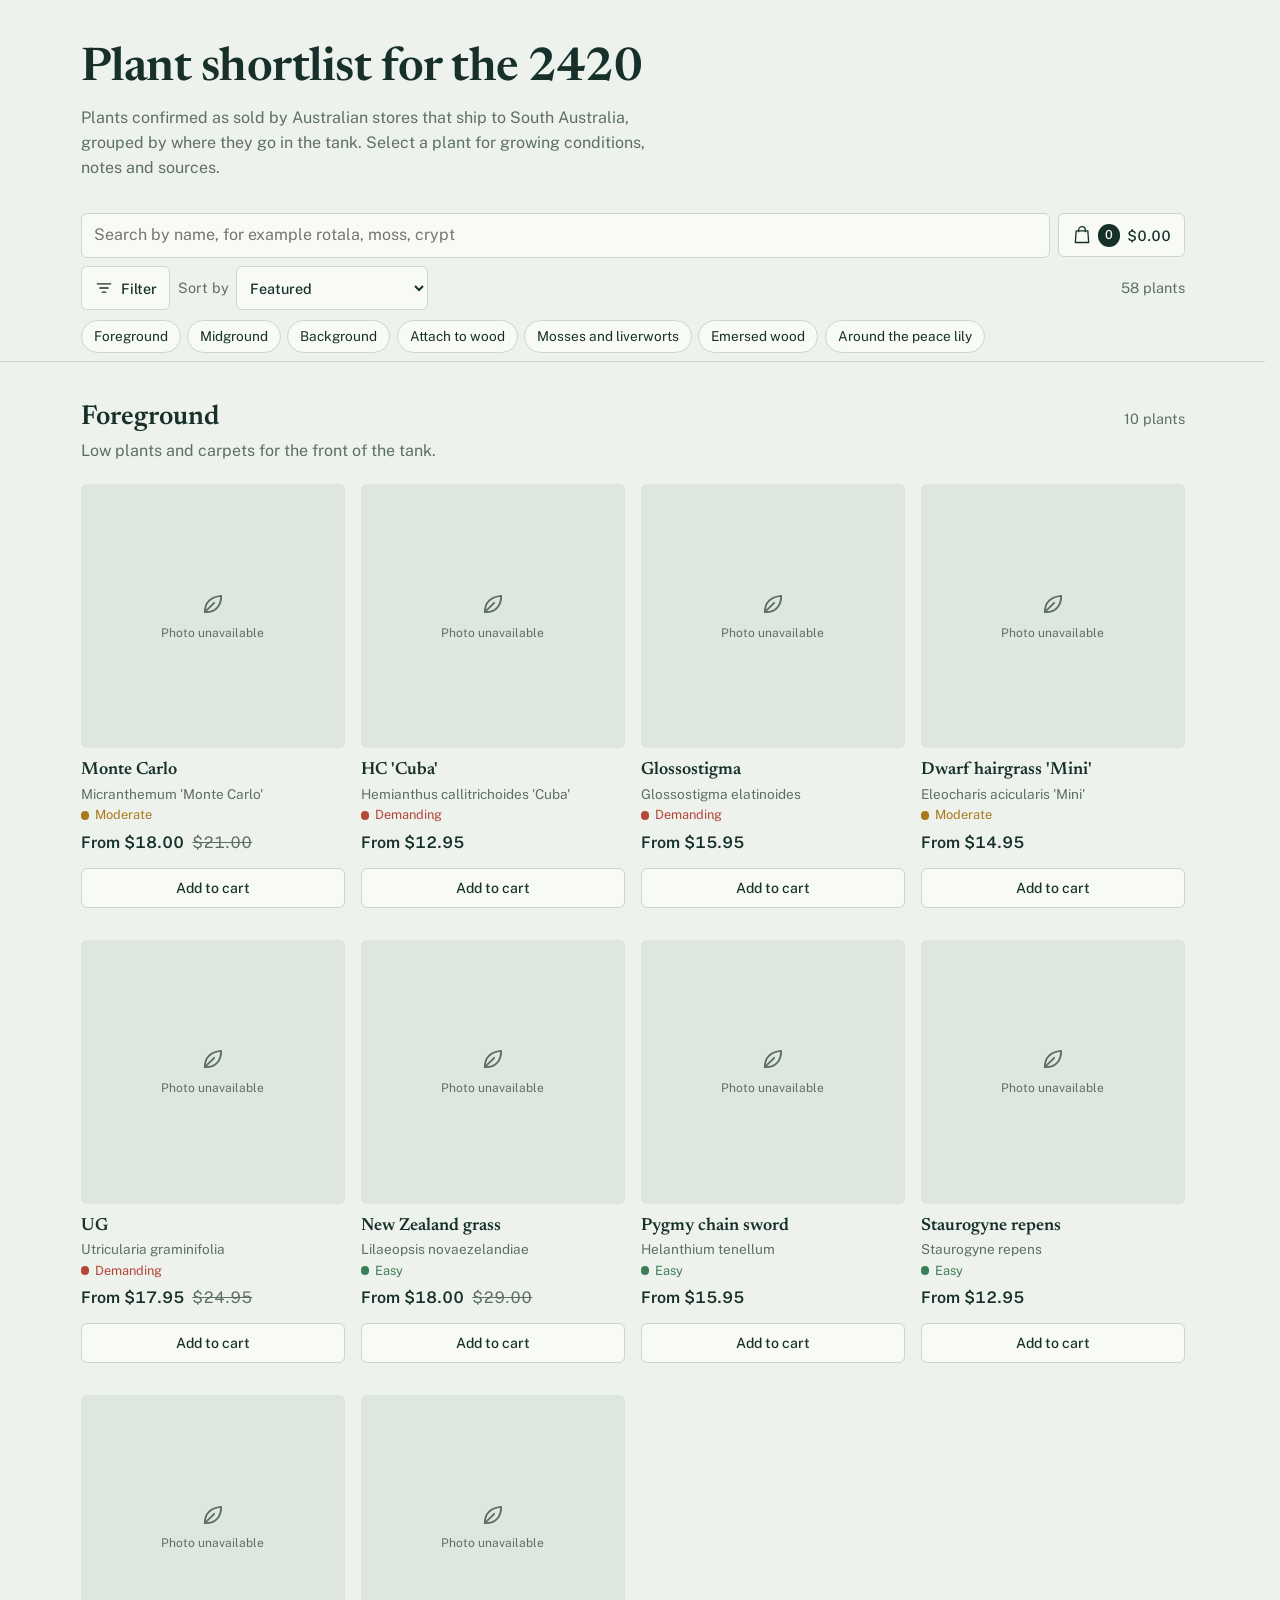
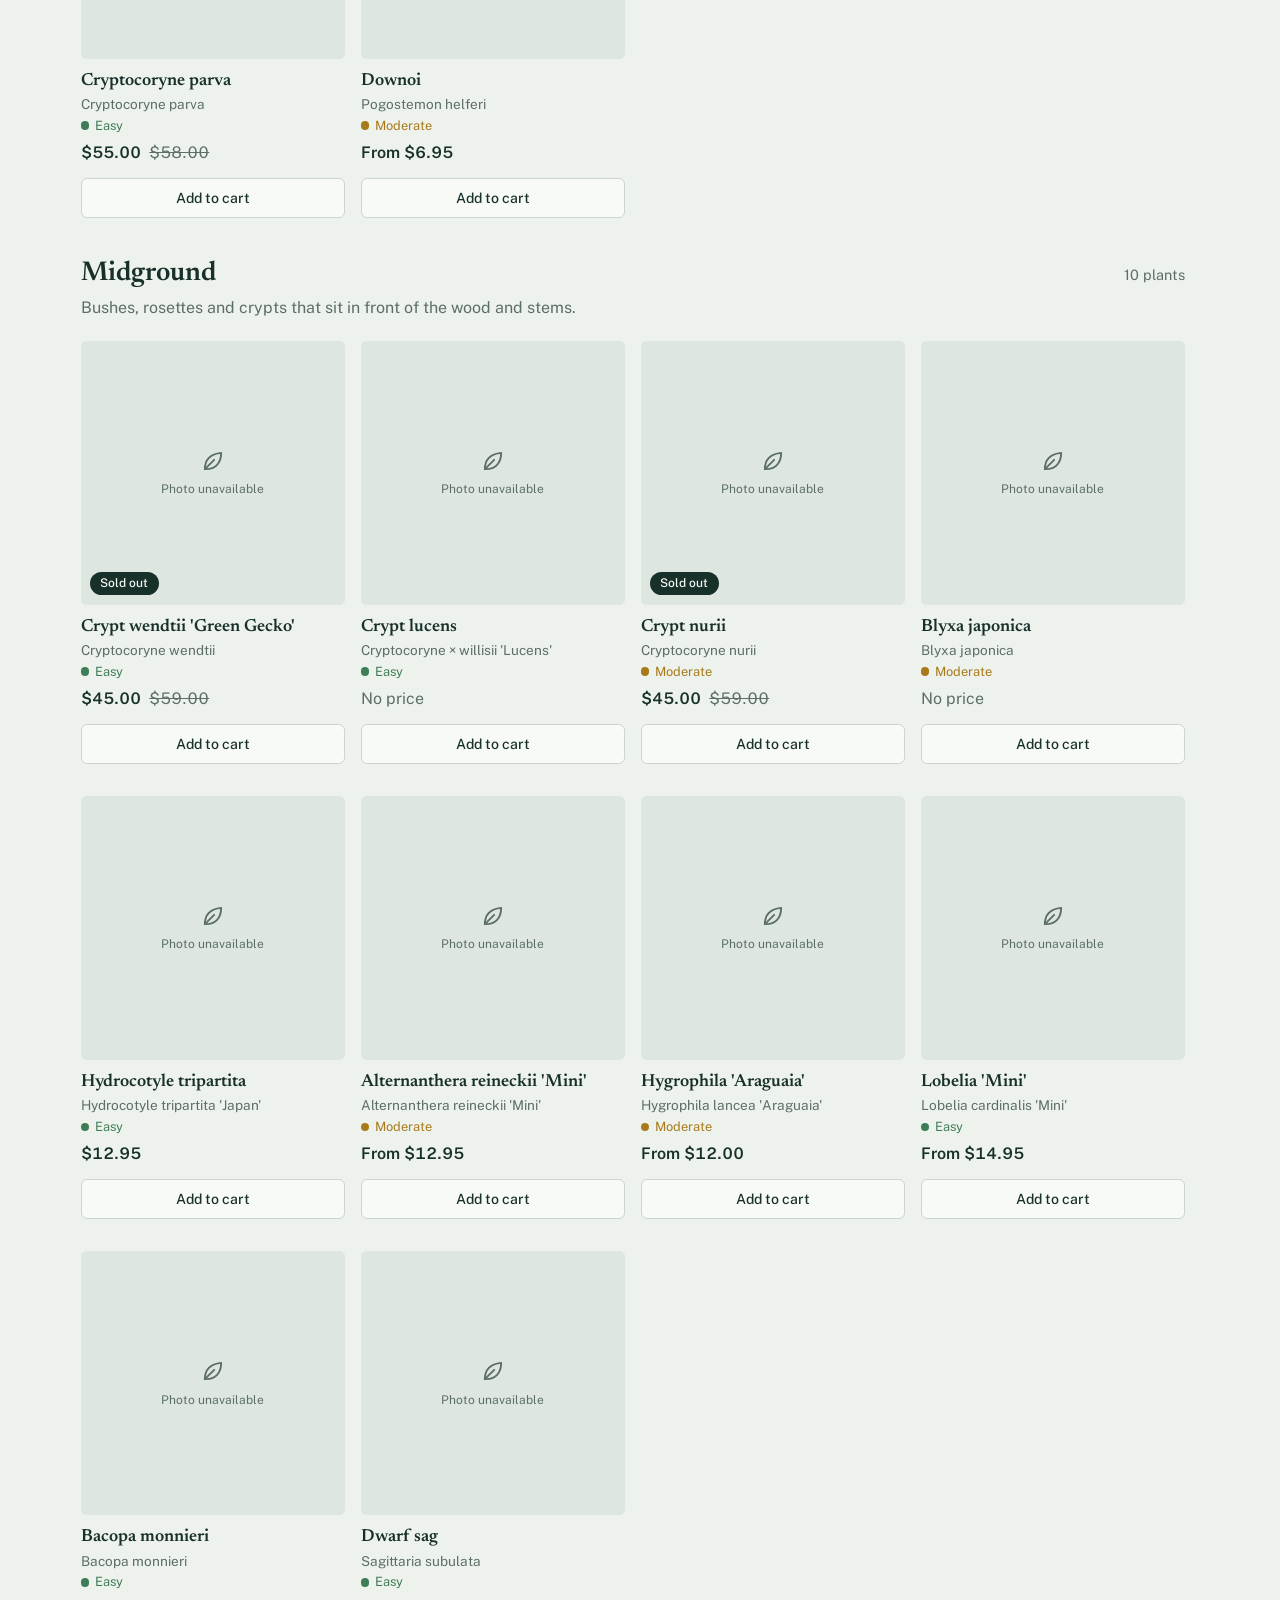
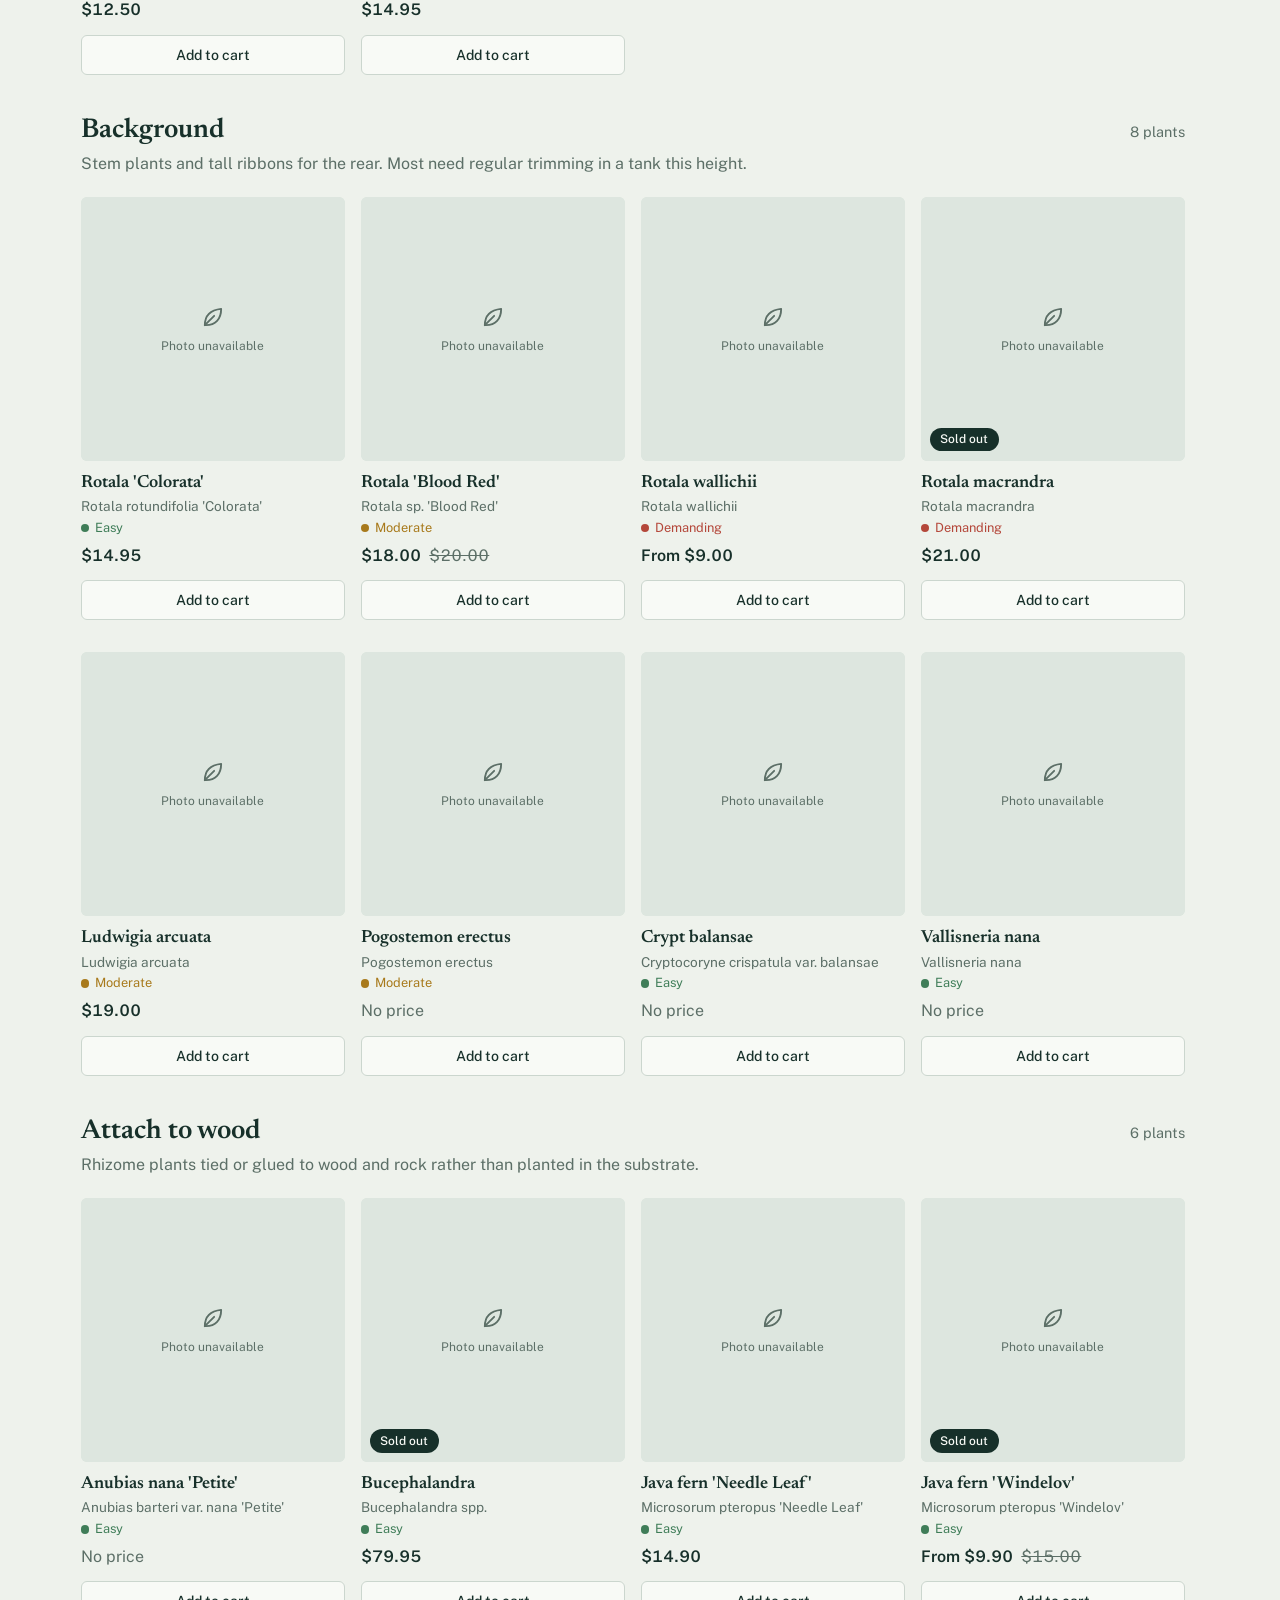
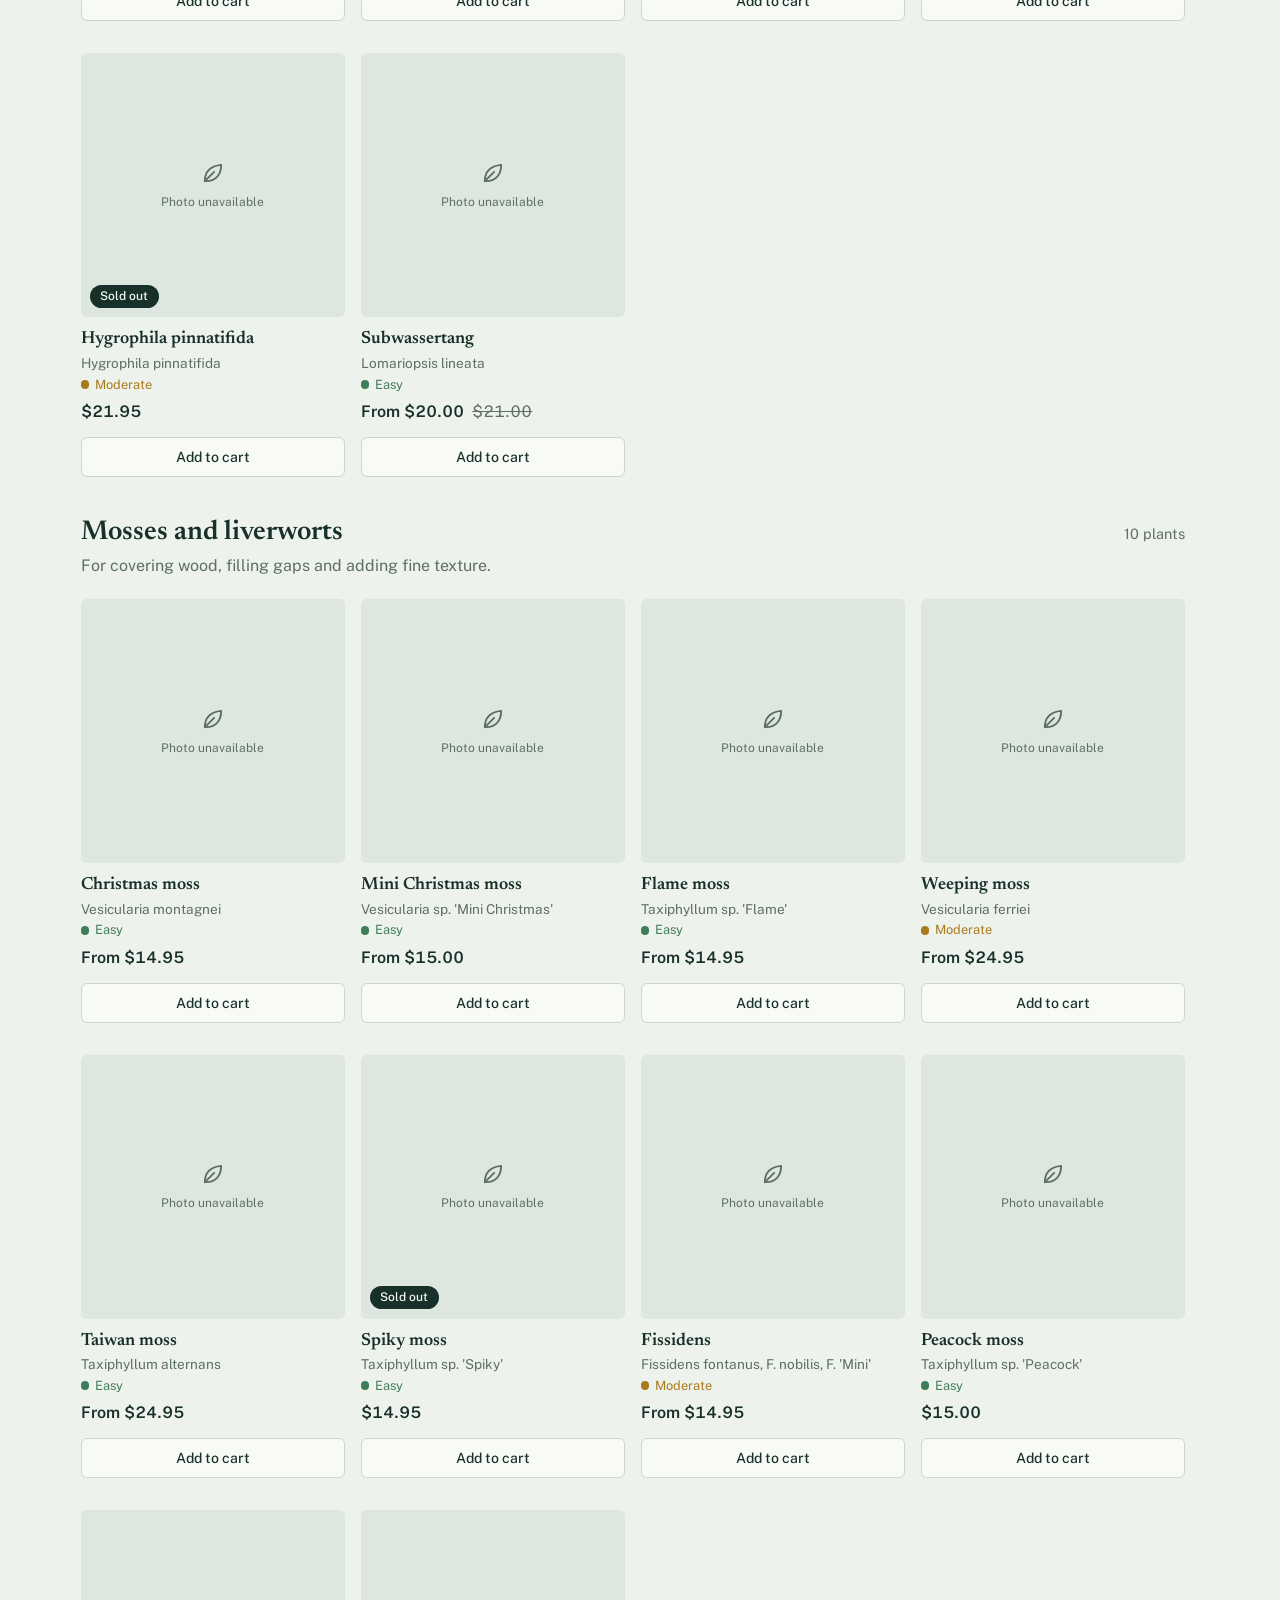
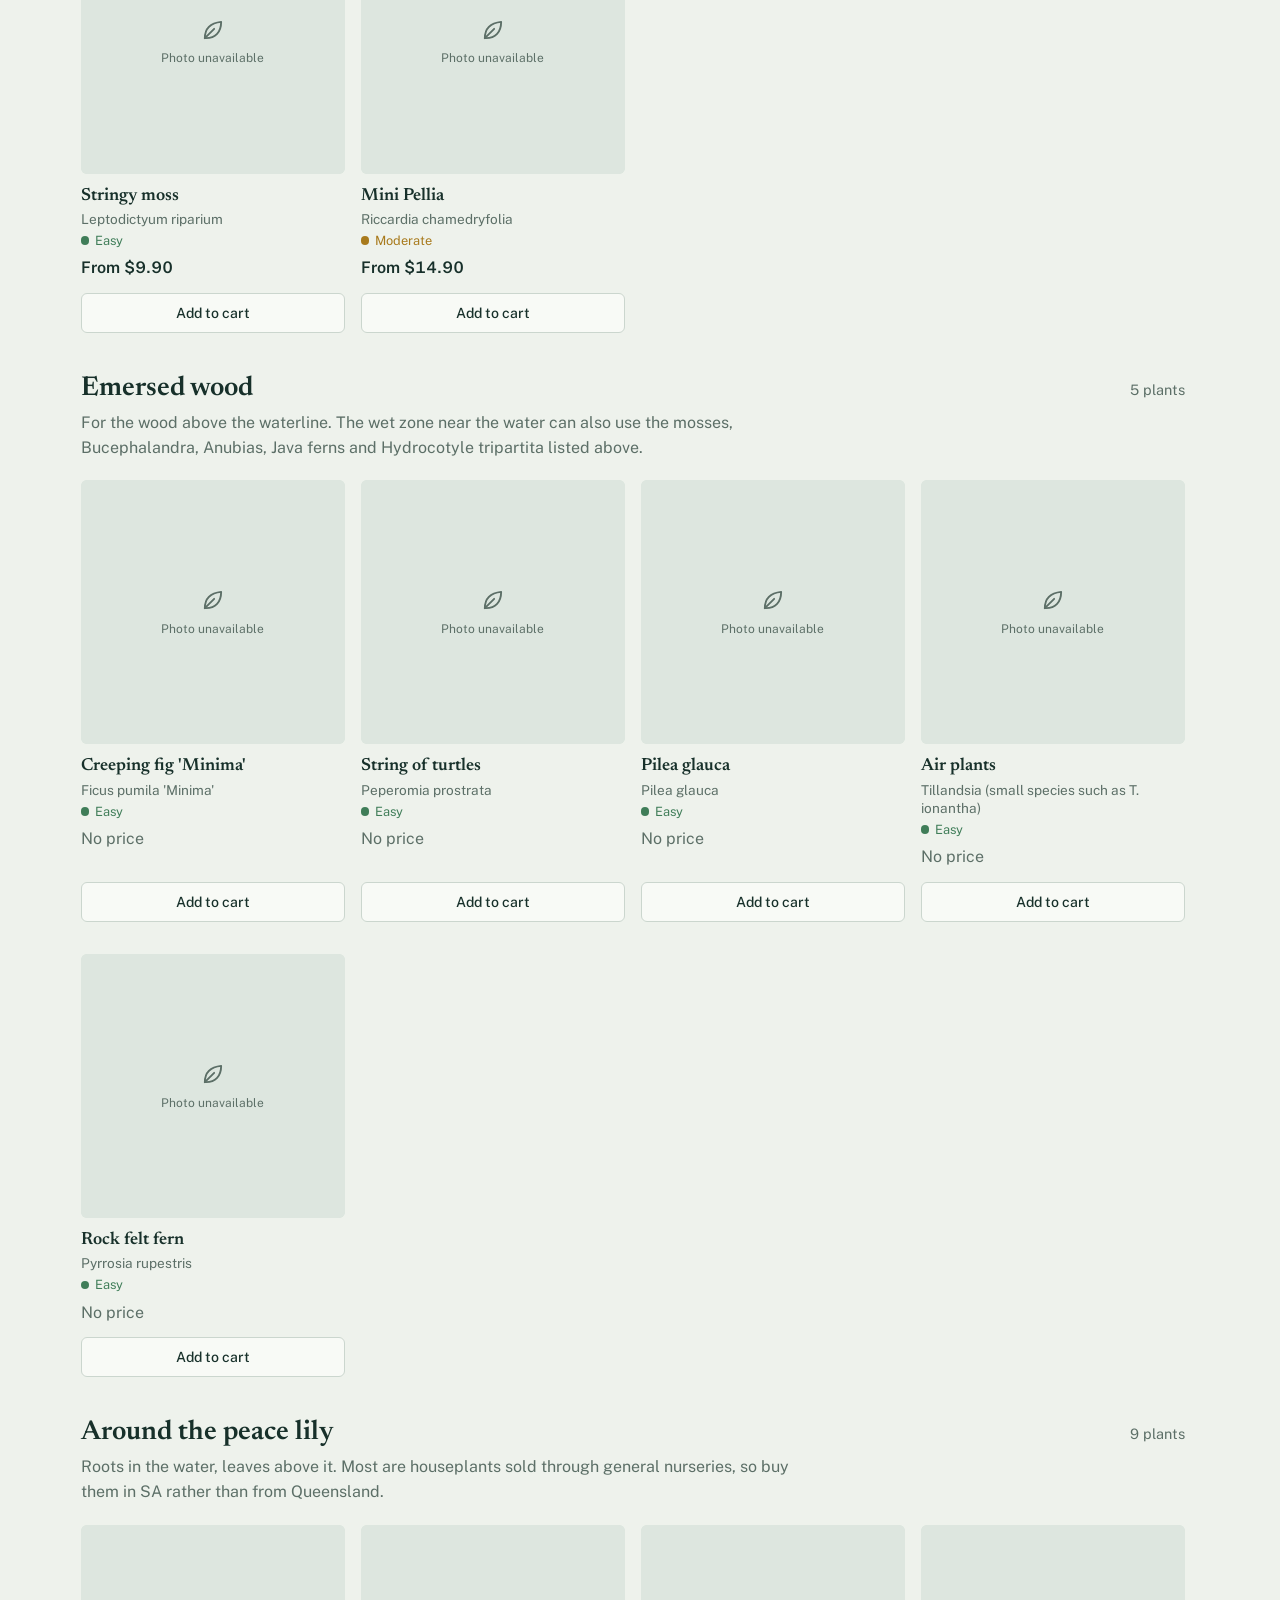
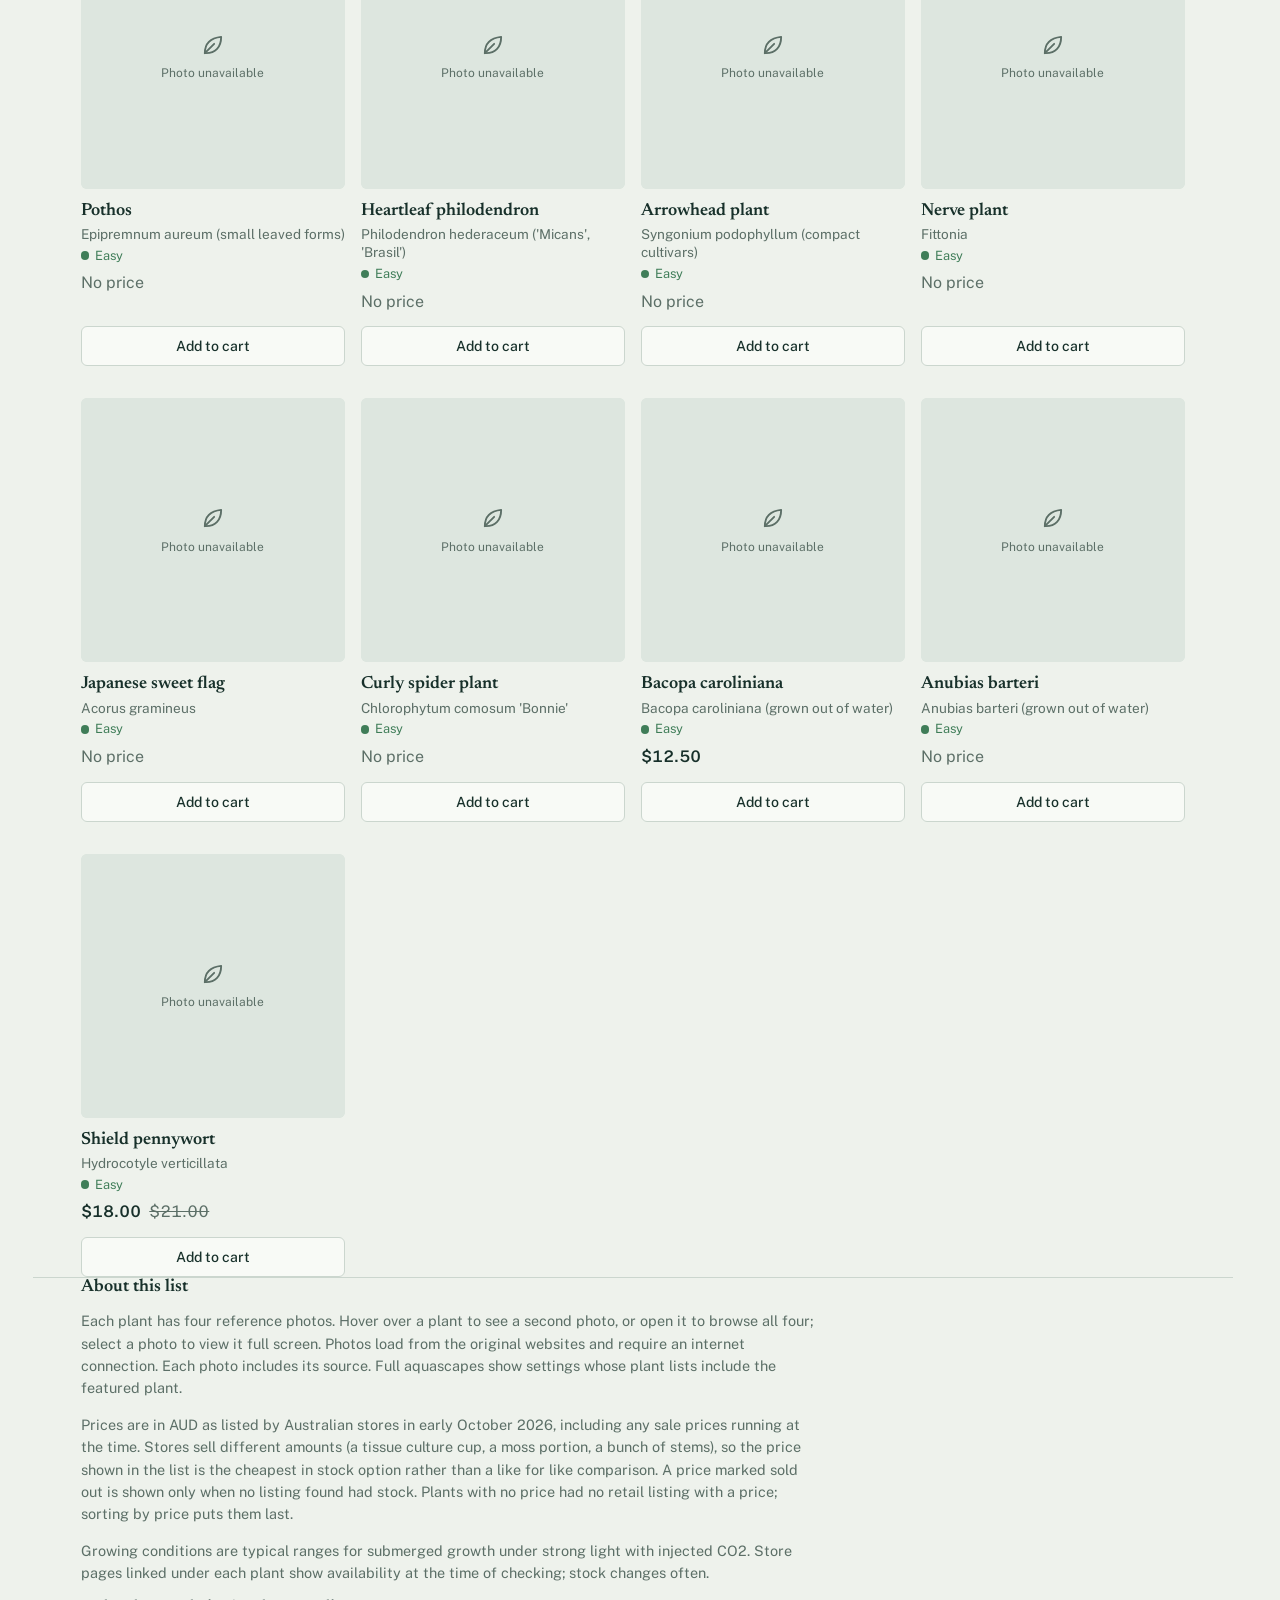
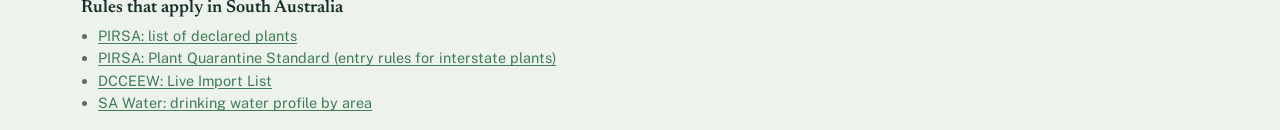
==== index.html @ 555cc5dc "init commit" ====
<!doctype html>
<html lang="en">
  <head>
    <meta charset="utf-8" />
    <meta
      name="viewport"
      content="width=device-width, initial-scale=1, viewport-fit=cover"
    />
    <title>Plant shortlist: planted tank, South Australia</title>
    <link rel="preconnect" href="https://fonts.googleapis.com" />
    <link rel="preconnect" href="https://fonts.gstatic.com" crossorigin />
    <link
      href="https://fonts.googleapis.com/css2?family=Newsreader:opsz,wght@6..72,400;6..72,600&family=Public+Sans:wght@400;500;600&display=swap"
      rel="stylesheet"
    />
    <link rel="stylesheet" href="styles.css" />
    <script src="plants.js" defer></script>
    <script src="app.js" defer></script>
  </head>
  <body>
    <header class="page-width top">
      <h1>Plant shortlist for the 2420</h1>
      <p>
        Plants confirmed as sold by Australian stores that ship to South
        Australia, grouped by where they go in the tank. Select a plant for
        growing conditions, notes and sources.
      </p>
    </header>

    <div class="toolbar">
      <div class="page-width">
        <div class="toolbar__row">
          <label class="visually-hidden" for="q">Search by name</label>
          <input
            id="q"
            class="search"
            type="search"
            placeholder="Search by name, for example rotala, moss, crypt"
            autocomplete="off"
          />
          <button type="button" class="cart-button" id="open-cart">
            <svg
              viewBox="0 0 24 24"
              fill="none"
              stroke="currentColor"
              stroke-width="1.6"
              aria-hidden="true"
            >
              <path d="M5 7h14l1 14H4L5 7Z" />
              <path d="M8 8V6a4 4 0 0 1 8 0v2" />
            </svg>
            <span class="visually-hidden">Open cart,</span>
            <span class="cart-button__count" data-cart-count>0</span>
            <span class="visually-hidden">items,</span>
            <span class="cart-button__total" data-cart-total>$0.00</span>
          </button>
        </div>
        <div class="toolbar__row toolbar__row--facets">
          <button type="button" class="facet-button" id="open-filters">
            <svg
              viewBox="0 0 24 24"
              fill="none"
              stroke="currentColor"
              stroke-width="1.6"
              aria-hidden="true"
            >
              <path d="M4 7h16M7 12h10M10 17h4" />
            </svg>
            Filter
            <span class="facet-button__count" id="filter-count" hidden></span>
          </button>
          <label class="sort">
            <span>Sort by</span>
            <select id="sort">
              <option value="featured">Featured</option>
              <option value="name-asc">Name, A to Z</option>
              <option value="name-desc">Name, Z to A</option>
              <option value="diff-asc">Difficulty, easiest first</option>
              <option value="diff-desc">Difficulty, hardest first</option>
              <option value="price-asc">Price, low to high</option>
              <option value="price-desc">Price, high to low</option>
            </select>
          </label>
          <p class="result-count" id="result-count" aria-live="polite"></p>
        </div>
        <ul class="active-facets" id="active-facets" hidden></ul>
        <nav class="zones" id="zones" aria-label="Jump to a group"></nav>
      </div>
    </div>

    <main class="page-width" id="list">
      <noscript>
        <p class="notice">This page needs JavaScript to show the plant list.</p>
      </noscript>
      <div id="zone-sections"></div>
      <div class="empty" id="empty" hidden>
        <h2>No plants match</h2>
        <p>Try a different name, or clear the search and filters.</p>
        <button type="button" class="button button--secondary" id="clear-all">
          Clear search and filters
        </button>
      </div>
    </main>

    <footer class="page-width">
      <h2>About this list</h2>
      <p>
        Each plant has four reference photos. Hover over a plant to see a
        second photo, or open it to browse all four; select a photo to view it
        full screen. Photos load from the original websites and require an
        internet connection. Each photo includes its source. Full aquascapes
        show settings whose plant lists include the featured plant.
      </p>
      <p>
        Prices are in AUD as listed by Australian stores in early October 2026,
        including any sale prices running at the time. Stores sell different
        amounts (a tissue culture cup, a moss portion, a bunch of stems), so the
        price shown in the list is the cheapest in stock option rather than a
        like for like comparison. A price marked sold out is shown only when no
        listing found had stock. Plants with no price had no retail listing with
        a price; sorting by price puts them last.
      </p>
      <p>
        Growing conditions are typical ranges for submerged growth under strong
        light with injected CO2. Store pages linked under each plant show
        availability at the time of checking; stock changes often.
      </p>
      <h2>Rules that apply in South Australia</h2>
      <ul>
        <li>
          <a
            href="https://pir.sa.gov.au/__data/assets/pdf_file/0009/471744/list-declared-plants.pdf"
            target="_blank"
            rel="noopener"
            >PIRSA: list of declared plants</a
          >
        </li>
        <li>
          <a
            href="https://pir.sa.gov.au/crops-and-plants/market-access-for-plants-and-produce/plant-quarantine-standard-and-updated-conditions"
            target="_blank"
            rel="noopener"
            >PIRSA: Plant Quarantine Standard (entry rules for interstate
            plants)</a
          >
        </li>
        <li>
          <a
            href="https://www.environment.gov.au/biodiversity/wildlife-trade/live-import-list"
            target="_blank"
            rel="noopener"
            >DCCEEW: Live Import List</a
          >
        </li>
        <li>
          <a
            href="https://www.sawater.com.au/water-and-the-environment/safe-and-clean-drinking-water/your-drinking-water-profile"
            target="_blank"
            rel="noopener"
            >SA Water: drinking water profile by area</a
          >
        </li>
      </ul>
    </footer>



    <dialog
      class="product-modal"
      id="plant-dialog"
      aria-labelledby="plant-dialog-title"
    >
      <div class="product-modal__panel">
        <div class="product-modal__bar">
          <button
            type="button"
            class="icon-button"
            data-step="-1"
            aria-label="Previous plant"
          >
            <svg viewBox="0 0 24 24" aria-hidden="true">
              <path d="m14 6-6 6 6 6" />
            </svg>
          </button>
          <span class="product-modal__position" id="plant-position"></span>
          <button
            type="button"
            class="icon-button"
            data-step="1"
            aria-label="Next plant"
          >
            <svg viewBox="0 0 24 24" aria-hidden="true">
              <path d="m10 6 6 6-6 6" />
            </svg>
          </button>
          <button
            type="button"
            class="icon-button product-modal__close"
            data-close
            aria-label="Close plant details"
          >
            <svg viewBox="0 0 24 24" aria-hidden="true">
              <path d="M6 6l12 12M18 6 6 18" />
            </svg>
          </button>
        </div>
        <div class="product" id="plant-dialog-body"></div>
      </div>
    </dialog>

    <dialog class="lightbox" id="lightbox" aria-label="Photo viewer">
      <div class="lightbox__panel">
        <button
          type="button"
          class="icon-button lightbox__close"
          data-close
          aria-label="Close photo viewer"
        >
          <svg viewBox="0 0 24 24" aria-hidden="true">
            <path d="M6 6l12 12M18 6 6 18" />
          </svg>
        </button>
        <figure class="lightbox__figure">
          <div class="lightbox__frame"></div>
          <figcaption class="lightbox__caption"></figcaption>
        </figure>
        <div class="lightbox__nav">
          <button
            type="button"
            class="icon-button"
            data-photo-step="-1"
            aria-label="Previous photo"
          >
            <svg viewBox="0 0 24 24" aria-hidden="true">
              <path d="m14 6-6 6 6 6" />
            </svg>
          </button>
          <span class="lightbox__counter" aria-live="polite"></span>
          <button
            type="button"
            class="icon-button"
            data-photo-step="1"
            aria-label="Next photo"
          >
            <svg viewBox="0 0 24 24" aria-hidden="true">
              <path d="m10 6 6 6-6 6" />
            </svg>
          </button>
        </div>
      </div>
    </dialog>

    <dialog
      class="drawer drawer--left"
      id="filters"
      aria-labelledby="filters-title"
    >
      <div class="drawer__panel">
        <div class="drawer__head">
          <h2 id="filters-title">Filter</h2>
          <button
            type="button"
            class="icon-button"
            data-close
            aria-label="Close filters"
          >
            <svg viewBox="0 0 24 24" aria-hidden="true">
              <path d="M6 6l12 12M18 6 6 18" />
            </svg>
          </button>
        </div>
        <form class="drawer__body facets" id="filter-form"></form>
        <div class="drawer__foot drawer__foot--split">
          <button
            type="button"
            class="button button--secondary"
            id="filters-clear"
          >
            Clear all
          </button>
          <button type="button" class="button" id="filters-apply" data-close>
            Show plants
          </button>
        </div>
      </div>
    </dialog>

    <dialog class="drawer drawer--right" id="cart" aria-labelledby="cart-title">
      <div class="drawer__panel">
        <div class="drawer__head">
          <div>
            <h2 id="cart-title">
              Your cart <span class="drawer__count">(<span data-cart-count>0</span>)</span>
            </h2>
            <p class="cart__save-note" id="cart-save-note">
              Choose a shop for each plant.
            </p>
          </div>
          <button
            type="button"
            class="icon-button"
            data-close
            aria-label="Close cart"
          >
            <svg viewBox="0 0 24 24" aria-hidden="true">
              <path d="M6 6l12 12M18 6 6 18" />
            </svg>
          </button>
        </div>
        <div class="drawer__body">
          <div class="cart__undo" id="cart-undo" hidden>
            <span id="cart-undo-text"></span>
            <button type="button" class="link-button" id="cart-undo-button">
              Undo
            </button>
          </div>
          <div class="cart__empty" id="cart-empty">
            <h3>Your cart is empty</h3>
            <p>
              Add plants from the list or from a plant&rsquo;s page, then choose
              quantities and shops here.
            </p>
          </div>
          <div id="cart-groups"></div>
        </div>
        <div class="drawer__foot cart__foot" id="cart-foot">
          <p class="cart__total">
            <span>Estimated total</span>
            <strong id="cart-total" data-cart-total>$0.00</strong>
          </p>
          <p class="cart__note">AUD. Shipping not included.</p>
          <p class="cart__note" id="cart-unknown" hidden></p>
          <p class="cart__note" id="cart-checked"></p>
          <p class="cart__status" id="cart-status" role="status"></p>
          <div class="cart__actions">
            <button type="button" class="button" id="cart-copy">
              Copy list
            </button>
            <button
              type="button"
              class="button button--secondary"
              id="cart-clear"
            >
              Clear cart
            </button>
          </div>
          <button type="button" class="link-button cart__continue" data-close>
            Continue browsing
          </button>
          <label class="visually-hidden" for="cart-copy-fallback"
            >Cart as text</label
          >
          <textarea id="cart-copy-fallback" class="cart__fallback" readonly hidden></textarea>
        </div>
      </div>
    </dialog>
  </body>
</html>
---- styles.css ----
:root {
  --bg: #eef2ec;
  --surface: #f8faf6;
  --ink: #17302a;
  --muted: #5c6f67;
  --line: #cbd6ce;
  --leaf: #3f7d58;
  --amber: #a87a1c;
  --rotala: #b4473a;
  --thumb: #dde6df;
  --focus: #2f6f9f;
  --on-ink: #f8faf6;
  --backdrop: rgb(15 26 23 / 0.55);
  --serif: "Newsreader", Georgia, "Times New Roman", serif;
  --sans:
    "Public Sans", system-ui, -apple-system, "Segoe UI", Roboto, sans-serif;
  --radius: 0.375rem;
  --page-gutter: 1rem;
  --toolbar-height: 9.5rem;
  box-sizing: border-box;
  padding-top: env(safe-area-inset-top, 0px);
  padding-bottom: env(safe-area-inset-bottom, 0px);
  color-scheme: light dark;
}
@media (prefers-color-scheme: dark) {
  :root:not([data-theme="light"]) {
    --bg: #0f1a17;
    --surface: #15241f;
    --ink: #e3ece6;
    --muted: #9ab0a6;
    --line: #26372f;
    --leaf: #7fc199;
    --amber: #d9ad55;
    --rotala: #e07a6b;
    --thumb: #1d2e28;
    --focus: #7db7e0;
    --on-ink: #0f1a17;
    --backdrop: rgb(0 0 0 / 0.65);
  }
}
:root[data-theme="dark"] {
  --bg: #0f1a17;
  --surface: #15241f;
  --ink: #e3ece6;
  --muted: #9ab0a6;
  --line: #26372f;
  --leaf: #7fc199;
  --amber: #d9ad55;
  --rotala: #e07a6b;
  --thumb: #1d2e28;
  --focus: #7db7e0;
  --on-ink: #0f1a17;
  --backdrop: rgb(0 0 0 / 0.65);
}
@media (min-width: 750px) {
  :root {
    --page-gutter: 3rem;
  }
}

*,
*::before,
*::after {
  box-sizing: inherit;
}
html {
  scroll-padding-top: calc(env(safe-area-inset-top, 0px) + var(--toolbar-height));
  scrollbar-gutter: stable;
}
/* The page behind an open dialog must not scroll. */
html:has(dialog[open]) {
  overflow: hidden;
}
body {
  margin: 0;
  background: var(--bg);
  color: var(--ink);
  font: 400 1rem/1.55 var(--sans);
}
a {
  color: var(--leaf);
  text-underline-offset: 2px;
}
:focus-visible {
  outline: 3px solid var(--focus);
  outline-offset: 2px;
}
img {
  max-width: 100%;
}
[hidden] {
  display: none !important;
}
.visually-hidden {
  position: absolute !important;
  width: 1px;
  height: 1px;
  margin: -1px;
  padding: 0;
  overflow: hidden;
  clip-path: inset(50%);
  white-space: nowrap;
  border: 0;
}
button svg,
.chip svg,
.img-fallback svg {
  width: 1.25rem;
  height: 1.25rem;
  fill: none;
  stroke: currentColor;
  stroke-width: 1.6;
  stroke-linecap: round;
  stroke-linejoin: round;
  flex: none;
}

.page-width {
  max-width: 75rem;
  margin: 0 auto;
  padding: 0 var(--page-gutter);
}

/* Header */

header.top {
  padding-top: 2.75rem;
  padding-bottom: 1.25rem;
}
header.top h1 {
  font: 600 clamp(2rem, 6vw, 2.9rem)/1.08 var(--serif);
  letter-spacing: -0.01em;
  margin: 0 0 0.75rem;
}
header.top p {
  margin: 0;
  color: var(--muted);
  max-width: 38rem;
}

/* Buttons */

.button {
  display: inline-flex;
  align-items: center;
  justify-content: center;
  gap: 0.5rem;
  min-height: 2.75rem;
  padding: 0.5rem 1.25rem;
  border: 1px solid var(--ink);
  border-radius: var(--radius);
  background: var(--ink);
  color: var(--on-ink);
  font: 500 0.95rem var(--sans);
  cursor: pointer;
}
.button--secondary {
  background: transparent;
  color: var(--ink);
}
.link-button {
  padding: 0;
  border: 0;
  background: none;
  color: var(--leaf);
  font: inherit;
  text-decoration: underline;
  text-underline-offset: 2px;
  cursor: pointer;
}
.icon-button {
  display: inline-grid;
  place-items: center;
  width: 2.75rem;
  height: 2.75rem;
  padding: 0;
  border: 0;
  border-radius: 50%;
  background: transparent;
  color: var(--ink);
  cursor: pointer;
}
.icon-button:hover:not(:disabled) {
  background: var(--thumb);
}
button:disabled {
  opacity: 0.35;
  cursor: default;
}

/* Toolbar */

.toolbar {
  position: sticky;
  top: env(safe-area-inset-top, 0px);
  z-index: 5;
  background: var(--bg);
  border-bottom: 1px solid var(--line);
  padding: 0.75rem 0 0.5rem;
}
.toolbar__row {
  display: flex;
  align-items: center;
  gap: 0.5rem;
}
.toolbar__row--facets {
  margin-top: 0.5rem;
  flex-wrap: wrap;
}
.search {
  flex: 1;
  min-width: 0;
  font: inherit;
  color: var(--ink);
  background: var(--surface);
  border: 1px solid var(--line);
  border-radius: var(--radius);
  padding: 0.6rem 0.8rem;
}
.cart-button,
.facet-button {
  display: inline-flex;
  align-items: center;
  gap: 0.4rem;
  min-height: 2.75rem;
  padding: 0.4rem 0.8rem;
  border: 1px solid var(--line);
  border-radius: var(--radius);
  background: var(--surface);
  color: var(--ink);
  font: 500 0.9rem var(--sans);
  cursor: pointer;
}
.cart-button__count,
.facet-button__count {
  min-width: 1.4rem;
  padding: 0 0.35rem;
  border-radius: 999px;
  background: var(--ink);
  color: var(--on-ink);
  font-size: 0.78rem;
  line-height: 1.4rem;
  text-align: center;
}
.cart-button__total {
  font-variant-numeric: tabular-nums;
}
.sort {
  display: inline-flex;
  align-items: center;
  gap: 0.4rem;
  font-size: 0.9rem;
  color: var(--muted);
}
.sort select {
  min-height: 2.75rem;
  padding: 0.4rem 0.6rem;
  border: 1px solid var(--line);
  border-radius: var(--radius);
  background: var(--surface);
  color: var(--ink);
  font: 500 0.9rem var(--sans);
}
.result-count {
  margin: 0 0 0 auto;
  color: var(--muted);
  font-size: 0.9rem;
}
/* Keep the sticky toolbar short on phones: the select explains itself. */
@media (max-width: 749px) {
  .sort > span {
    position: absolute;
    width: 1px;
    height: 1px;
    overflow: hidden;
    clip-path: inset(50%);
    white-space: nowrap;
  }
  .result-count {
    font-size: 0.8rem;
  }
}
.active-facets {
  display: flex;
  flex-wrap: wrap;
  align-items: center;
  gap: 0.4rem;
  margin: 0.5rem 0 0;
  padding: 0;
  list-style: none;
  font-size: 0.85rem;
}
.chip {
  display: inline-flex;
  align-items: center;
  gap: 0.3rem;
  padding: 0.3rem 0.5rem 0.3rem 0.75rem;
  border: 1px solid var(--line);
  border-radius: 999px;
  background: var(--surface);
  color: var(--ink);
  font: inherit;
  cursor: pointer;
}
.chip svg {
  width: 0.95rem;
  height: 0.95rem;
}
.zones {
  display: flex;
  gap: 0.4rem;
  overflow-x: auto;
  padding-top: 0.6rem;
  scrollbar-width: none;
}
.zones a {
  flex: none;
  padding: 0.3rem 0.75rem;
  border: 1px solid var(--line);
  border-radius: 999px;
  background: var(--surface);
  color: var(--ink);
  font-size: 0.85rem;
  text-decoration: none;
}

/* Groups and the product grid (Dawn's collection grid) */

.zone {
  padding-top: 2.5rem;
}
.zone__head {
  display: flex;
  flex-wrap: wrap;
  align-items: baseline;
  justify-content: space-between;
  gap: 0.25rem 1rem;
}
.zone__head h2 {
  margin: 0;
  font: 600 1.7rem/1.15 var(--serif);
}
.zone__count {
  margin: 0;
  color: var(--muted);
  font-size: 0.9rem;
}
.zone__intro {
  max-width: 46rem;
  margin: 0.4rem 0 1.25rem;
  color: var(--muted);
}
.product-grid {
  display: grid;
  grid-template-columns: repeat(2, minmax(0, 1fr));
  gap: 1.25rem 0.5rem;
  margin: 0;
  padding: 0;
  list-style: none;
}
@media (min-width: 750px) {
  .product-grid {
    grid-template-columns: repeat(3, minmax(0, 1fr));
    gap: 2rem 1rem;
  }
}
@media (min-width: 990px) {
  .product-grid {
    grid-template-columns: repeat(4, minmax(0, 1fr));
  }
}

.card {
  position: relative;
  display: flex;
  flex-direction: column;
  height: 100%;
}
.card__media {
  position: relative;
  aspect-ratio: 1;
  overflow: hidden;
  border-radius: var(--radius);
  background: var(--thumb);
}
.card__media > img,
.card__media > .img-fallback {
  position: absolute;
  inset: 0;
  width: 100%;
  height: 100%;
  object-fit: cover;
}
.card__hover {
  opacity: 0;
}
@media (hover: hover) {
  .card:hover .card__hover.is-loaded {
    opacity: 1;
  }
}
@media (hover: hover) and (prefers-reduced-motion: no-preference) {
  .card__media > img {
    transition:
      opacity 0.3s ease,
      transform 0.6s ease;
  }
  .card:hover .card__media > img {
    transform: scale(1.03);
  }
}
.badge {
  display: inline-block;
  padding: 0.2rem 0.65rem;
  border-radius: 999px;
  background: var(--ink);
  color: var(--on-ink);
  font-size: 0.75rem;
  font-weight: 500;
  line-height: 1.4;
  white-space: nowrap;
}
.card__media .badge {
  position: absolute;
  left: 0.6rem;
  bottom: 0.6rem;
}
.card__info {
  display: flex;
  flex-direction: column;
  align-items: flex-start;
  gap: 0.15rem;
  padding: 0.75rem 0 0.75rem;
}
.card__heading {
  margin: 0;
  font: 600 1.1rem/1.25 var(--serif);
}
.card__link {
  color: var(--ink);
  text-decoration: none;
}
/* The whole card opens the plant; the quick add button sits above this. */
.card__link::after {
  content: "";
  position: absolute;
  inset: 0;
  z-index: 1;
  border-radius: var(--radius);
}
.card:hover .card__link {
  text-decoration: underline;
}
.card__link:focus-visible {
  outline: none;
}
.card__link:focus-visible::after {
  outline: 3px solid var(--focus);
  outline-offset: 3px;
}
.card__sub {
  margin: 0;
  color: var(--muted);
  font-size: 0.85rem;
  line-height: 1.35;
}
.card .price {
  margin: 0.2rem 0 0;
}
.card__add {
  position: relative;
  z-index: 2;
  margin-top: auto;
  min-height: 2.5rem;
  border: 1px solid var(--line);
  border-radius: var(--radius);
  background: var(--surface);
  color: var(--ink);
  font: 500 0.88rem var(--sans);
  cursor: pointer;
}
.card__add:hover {
  border-color: var(--ink);
}
.card__add[aria-pressed="true"] {
  border-color: var(--leaf);
  color: var(--leaf);
}
.card__add[aria-pressed="true"] .card__add-label::before {
  content: "✓ ";
}

.diff {
  display: inline-flex;
  align-items: center;
  gap: 0.35rem;
  font-size: 0.8rem;
  white-space: nowrap;
}
.diff::before {
  content: "";
  width: 0.55rem;
  height: 0.55rem;
  border-radius: 50%;
  background: currentColor;
}
.diff[data-d="Easy"] {
  color: var(--leaf);
}
.diff[data-d="Moderate"] {
  color: var(--amber);
}
.diff[data-d="Demanding"] {
  color: var(--rotala);
}

.price {
  font-variant-numeric: tabular-nums;
}
.price__current {
  font-weight: 600;
}
.price__was {
  margin-left: 0.3rem;
  color: var(--muted);
}
.price__none {
  color: var(--muted);
}

.empty {
  padding: 3rem 0;
}
.empty h2 {
  margin: 0 0 0.25rem;
  font: 600 1.5rem var(--serif);
}
.empty p {
  margin: 0 0 1rem;
  color: var(--muted);
}
.notice {
  margin: 2rem 0 0;
  padding: 0.6rem 0.9rem;
  border-left: 3px solid var(--amber);
}

/* Image placeholder */

.img-fallback {
  display: flex;
  flex-direction: column;
  align-items: center;
  justify-content: center;
  gap: 0.35rem;
  background: var(--thumb);
  color: var(--muted);
  font-size: 0.75rem;
  text-align: center;
}
.img-fallback svg {
  width: 1.75rem;
  height: 1.75rem;
}
.gallery__thumb .img-fallback span,
.cart-line__thumb.img-fallback span {
  display: none;
}

/* Footer */

footer {
  margin-top: 4rem;
  padding-top: 1.5rem;
  padding-bottom: 3rem;
  border-top: 1px solid var(--line);
  color: var(--muted);
  font-size: 0.9rem;
}
footer > * {
  max-width: 46rem;
}
footer h2 {
  font: 600 1.1rem var(--serif);
  color: var(--ink);
  margin: 0 0 0.5rem;
}
footer ul {
  padding-left: 1.1rem;
  margin: 0.4rem 0 1rem;
}

/* Dialogs */

dialog {
  max-width: none;
  max-height: none;
  padding: 0;
  border: 0;
  background: transparent;
  color: var(--ink);
}
dialog::backdrop {
  background: var(--backdrop);
}

/* Plant modal (Dawn's quick add modal and product page layout) */

.product-modal {
  width: 100%;
  height: 100%;
  margin: 0;
}
.product-modal__panel {
  height: 100%;
  overflow-y: auto;
  overscroll-behavior: contain;
  background: var(--surface);
}
@media (min-width: 750px) {
  .product-modal {
    width: min(100% - 4rem, 72rem);
    height: auto;
    margin: auto;
  }
  .product-modal__panel {
    max-height: calc(100dvh - 4rem);
    border-radius: 0.5rem;
  }
}
.product-modal__bar {
  position: sticky;
  top: 0;
  z-index: 3;
  display: flex;
  align-items: center;
  gap: 0.25rem;
  padding: calc(0.35rem + env(safe-area-inset-top, 0px)) 0.5rem 0.35rem;
  background: var(--surface);
  border-bottom: 1px solid var(--line);
}
@media (min-width: 750px) {
  .product-modal__bar {
    padding-top: 0.35rem;
  }
}
.product-modal__position {
  min-width: 4.5rem;
  color: var(--muted);
  font-size: 0.85rem;
  text-align: center;
  font-variant-numeric: tabular-nums;
}
.product-modal__close {
  margin-left: auto;
}
.product {
  padding-bottom: calc(2rem + env(safe-area-inset-bottom, 0px));
}
@media (min-width: 750px) {
  .product {
    display: grid;
    grid-template-columns: minmax(0, 55fr) minmax(0, 45fr);
    gap: 3rem;
    padding: 1.5rem 2rem 2.5rem;
  }
  .product__media {
    position: sticky;
    top: 5rem;
    align-self: start;
  }
}
.product__info {
  padding: 1.25rem var(--page-gutter) 0;
}
@media (min-width: 750px) {
  .product__info {
    padding: 0;
  }
}

.gallery__viewport {
  display: flex;
  overflow-x: auto;
  scroll-snap-type: x mandatory;
  scrollbar-width: none;
  overscroll-behavior-x: contain;
}
.gallery__viewport::-webkit-scrollbar {
  display: none;
}
.gallery__slide {
  flex: 0 0 100%;
  margin: 0;
  scroll-snap-align: start;
}
.gallery__zoom {
  position: relative;
  display: block;
  width: 100%;
  aspect-ratio: 4 / 3;
  padding: 0;
  border: 0;
  background: var(--thumb);
  cursor: zoom-in;
}
@media (min-width: 750px) {
  .gallery__zoom {
    border-radius: var(--radius);
    overflow: hidden;
  }
}
.gallery__zoom img,
.gallery__zoom .img-fallback {
  width: 100%;
  height: 100%;
  object-fit: contain;
}
.gallery__zoom-icon {
  position: absolute;
  right: 0.75rem;
  bottom: 0.75rem;
  display: grid;
  place-items: center;
  width: 2.25rem;
  height: 2.25rem;
  border-radius: 50%;
  background: var(--surface);
  color: var(--ink);
}
.gallery__caption {
  padding: 0.5rem var(--page-gutter) 0;
  color: var(--muted);
  font-size: 0.8rem;
  line-height: 1.4;
}
@media (min-width: 750px) {
  .gallery__caption {
    padding-inline: 0;
  }
}
.gallery__nav {
  display: flex;
  align-items: center;
  justify-content: center;
  gap: 0.5rem;
  margin-top: 0.25rem;
}
.gallery__counter {
  min-width: 3rem;
  color: var(--muted);
  font-size: 0.85rem;
  text-align: center;
  font-variant-numeric: tabular-nums;
}
.gallery__thumbs {
  display: none;
}
/* Thumbnails take over from the arrows once there is room for them. */
@media (min-width: 750px) {
  .gallery__nav {
    display: none;
  }
}
@media (min-width: 750px) {
  .gallery__thumbs {
    display: grid;
    grid-template-columns: repeat(4, minmax(0, 1fr));
    gap: 0.5rem;
    margin: 0.5rem 0 0;
    padding: 0;
    list-style: none;
  }
}
.gallery__thumb {
  display: block;
  width: 100%;
  aspect-ratio: 1;
  padding: 0;
  overflow: hidden;
  border: 1px solid var(--line);
  border-radius: var(--radius);
  background: var(--thumb);
  cursor: pointer;
}
.gallery__thumb img,
.gallery__thumb .img-fallback {
  display: flex;
  width: 100%;
  height: 100%;
  object-fit: cover;
}
.gallery__thumb[aria-current="true"] {
  border-color: var(--ink);
  box-shadow: 0 0 0 1px var(--ink);
}

.product__zone {
  margin: 0;
  color: var(--muted);
  font-size: 0.9rem;
}
.product__title {
  margin: 0.15rem 0 0.2rem;
  font: 600 clamp(1.8rem, 4vw, 2.4rem)/1.1 var(--serif);
}
.product__sub {
  margin: 0 0 0.4rem;
  color: var(--muted);
}
.product__price {
  margin: 1rem 0 0.75rem;
  font-size: 1.25rem;
}
.product__price .badge {
  margin-left: 0.4rem;
  vertical-align: 0.15em;
}
.pills {
  margin: 0 0 0.75rem;
  padding: 0;
  border: 0;
}
.pills legend {
  margin-bottom: 0.5rem;
  padding: 0;
  font-size: 0.9rem;
}
.pills__list {
  display: flex;
  flex-wrap: wrap;
  gap: 0.5rem;
}
.pills__pill {
  padding: 0.45rem 1rem;
  border: 1px solid var(--line);
  border-radius: 999px;
  background: var(--surface);
  font-size: 0.88rem;
  cursor: pointer;
}
.pills__pill:hover {
  border-color: var(--ink);
}
.pills__price {
  font-weight: 600;
  font-variant-numeric: tabular-nums;
}
/* Dawn strikes sold out variants through; they stay selectable here because
   a sold out listing may be back in stock. */
.pills__pill.is-sold-out {
  color: var(--muted);
  background-image: linear-gradient(
    to bottom right,
    transparent calc(50% - 1px),
    var(--line) 50%,
    transparent calc(50% + 1px)
  );
}
.pills__input:checked + .pills__pill {
  border-color: var(--ink);
  background-color: var(--ink);
  color: var(--on-ink);
}
.pills__input:focus-visible + .pills__pill {
  outline: 3px solid var(--focus);
  outline-offset: 2px;
}
.product__offer {
  font-size: 0.9rem;
  color: var(--muted);
}
.product__offer p {
  margin: 0 0 0.25rem;
}
.product__warning,
.cart-line__warning {
  color: var(--rotala);
}
.product__form {
  display: flex;
  flex-wrap: wrap;
  gap: 0.75rem;
  margin: 1.25rem 0 0.5rem;
}
.product__add {
  flex: 1 1 12rem;
  min-height: 3rem;
}
.product__in-cart {
  display: flex;
  flex-wrap: wrap;
  align-items: baseline;
  gap: 0.25rem 1rem;
  font-size: 0.9rem;
}
.product__in-cart p {
  margin: 0;
  color: var(--leaf);
}
.product__about {
  margin: 1.5rem 0;
}

.quantity {
  display: inline-flex;
  align-items: stretch;
  min-height: 3rem;
  border: 1px solid var(--line);
  border-radius: var(--radius);
  background: var(--surface);
}
.quantity__button {
  width: 2.75rem;
  border: 0;
  background: none;
  color: var(--ink);
  font: 500 1.1rem var(--sans);
  cursor: pointer;
}
.quantity__input {
  width: 2.75rem;
  border: 0;
  background: none;
  color: var(--ink);
  font: 500 1rem var(--sans);
  text-align: center;
  appearance: textfield;
  -moz-appearance: textfield;
}
.quantity__input::-webkit-inner-spin-button,
.quantity__input::-webkit-outer-spin-button {
  margin: 0;
  -webkit-appearance: none;
}

.accordion {
  border-top: 1px solid var(--line);
}
.accordion:last-child {
  border-bottom: 1px solid var(--line);
}
.accordion summary {
  display: flex;
  align-items: center;
  justify-content: space-between;
  padding: 0.9rem 0;
  font-weight: 500;
  list-style: none;
  cursor: pointer;
}
.accordion summary::-webkit-details-marker {
  display: none;
}
.accordion summary::after {
  content: "";
  width: 0.5rem;
  height: 0.5rem;
  margin-right: 0.3rem;
  border-right: 1.5px solid currentColor;
  border-bottom: 1.5px solid currentColor;
  transform: rotate(45deg);
}
.accordion[open] summary::after {
  transform: rotate(-135deg);
}
.accordion__content {
  padding-bottom: 1rem;
  font-size: 0.95rem;
}
.accordion__content p {
  margin: 0;
}
.conditions {
  display: grid;
  grid-template-columns: repeat(2, minmax(0, 1fr));
  gap: 0.75rem 1rem;
  margin: 0;
}
.conditions dt {
  color: var(--muted);
  font-size: 0.8rem;
}
.conditions dd {
  margin: 0;
}
.credits,
.link-list {
  margin: 0;
  padding-left: 1.1rem;
}
.credits li,
.link-list li {
  margin-bottom: 0.4rem;
}

/* Lightbox: always dark so photos read the same in either theme */

.lightbox {
  width: 100%;
  height: 100%;
  margin: 0;
  color: #e3ece6;
}
.lightbox__panel {
  display: grid;
  background: rgb(5 10 8 / 0.96);
  grid-template-rows: minmax(0, 1fr) auto;
  height: 100%;
  padding: calc(3.5rem + env(safe-area-inset-top, 0px)) 1rem
    calc(0.75rem + env(safe-area-inset-bottom, 0px));
}
.lightbox__close {
  position: absolute;
  top: calc(0.5rem + env(safe-area-inset-top, 0px));
  right: 0.5rem;
  color: inherit;
}
.lightbox .icon-button {
  color: inherit;
}
.lightbox .icon-button:hover:not(:disabled) {
  background: rgb(255 255 255 / 0.12);
}
.lightbox__figure {
  display: grid;
  grid-template-rows: minmax(0, 1fr) auto;
  min-height: 0;
  margin: 0;
}
.lightbox__frame {
  display: grid;
  place-items: center;
  min-height: 0;
}
.lightbox__frame img,
.lightbox__frame .img-fallback {
  max-width: 100%;
  max-height: 100%;
  object-fit: contain;
}
.lightbox__frame .img-fallback {
  width: min(100%, 24rem);
  aspect-ratio: 1;
}
.lightbox__caption {
  max-width: 46rem;
  margin: 0.75rem auto 0;
  font-size: 0.85rem;
  text-align: center;
  color: #b8c9c0;
}
.lightbox__caption a {
  color: #9fd4b3;
}
.lightbox__nav {
  display: flex;
  align-items: center;
  justify-content: center;
  gap: 0.75rem;
  padding-top: 0.5rem;
}
.lightbox__counter {
  font-size: 0.85rem;
  font-variant-numeric: tabular-nums;
}

/* Drawers: filters and cart */

.drawer {
  width: min(100%, 26rem);
  height: 100%;
  margin: 0;
}
.drawer--right {
  margin-left: auto;
}
.drawer--left {
  margin-right: auto;
}
.drawer__panel {
  display: flex;
  flex-direction: column;
  height: 100%;
  background: var(--surface);
}
@media (prefers-reduced-motion: no-preference) {
  .drawer[open] .drawer__panel {
    transition: transform 0.25s ease;
  }
  @starting-style {
    .drawer--right[open] .drawer__panel {
      transform: translateX(100%);
    }
    .drawer--left[open] .drawer__panel {
      transform: translateX(-100%);
    }
  }
}
.drawer__head {
  display: flex;
  align-items: flex-start;
  justify-content: space-between;
  gap: 1rem;
  padding: calc(1rem + env(safe-area-inset-top, 0px)) 0.75rem 0.75rem 1.25rem;
  border-bottom: 1px solid var(--line);
}
.drawer__head h2 {
  margin: 0.3rem 0 0;
  font: 600 1.4rem/1.2 var(--serif);
}
.drawer__count {
  font: 400 1rem var(--sans);
  color: var(--muted);
}
.drawer__body {
  flex: 1;
  overflow-y: auto;
  overscroll-behavior: contain;
  padding: 0 1.25rem;
}
.drawer__foot {
  padding: 1rem 1.25rem calc(1rem + env(safe-area-inset-bottom, 0px));
  border-top: 1px solid var(--line);
}
.drawer__foot--split {
  display: grid;
  grid-template-columns: 1fr 1fr;
  gap: 0.75rem;
}

.facet {
  margin: 0;
  padding: 1rem 0;
  border: 0;
  border-bottom: 1px solid var(--line);
}
.facet legend {
  margin-bottom: 0.5rem;
  padding: 0;
  font: 600 1.05rem var(--serif);
}
.facet__option {
  display: flex;
  align-items: center;
  gap: 0.6rem;
  min-height: 2.25rem;
  cursor: pointer;
}
.facet__option input {
  width: 1.1rem;
  height: 1.1rem;
  margin: 0;
  accent-color: var(--ink);
}
.facet__count {
  margin-left: auto;
  color: var(--muted);
  font-size: 0.85rem;
}
.facet__hint {
  margin: 0 0 0.75rem;
  color: var(--muted);
  font-size: 0.85rem;
}
.facet__range {
  display: grid;
  grid-template-columns: 1fr 1fr;
  gap: 0.75rem;
}
.facet__range label {
  display: flex;
  align-items: center;
  gap: 0.3rem;
  padding: 0 0.6rem;
  border: 1px solid var(--line);
  border-radius: var(--radius);
  font-size: 0.9rem;
  color: var(--muted);
}
.facet__range input {
  width: 100%;
  min-width: 0;
  min-height: 2.5rem;
  border: 0;
  background: none;
  color: var(--ink);
  font: inherit;
}

.cart__save-note {
  margin: 0.2rem 0 0;
  color: var(--muted);
  font-size: 0.85rem;
}
.cart__undo {
  display: flex;
  align-items: center;
  justify-content: space-between;
  gap: 1rem;
  margin-top: 1rem;
  padding: 0.6rem 0.8rem;
  border-radius: var(--radius);
  background: var(--thumb);
  font-size: 0.9rem;
}
.cart__empty {
  padding: 2rem 0;
}
.cart__empty h3 {
  margin: 0 0 0.3rem;
  font: 600 1.2rem var(--serif);
}
.cart__empty p {
  margin: 0;
  color: var(--muted);
}
.cart-group h3 {
  display: flex;
  justify-content: space-between;
  margin: 1.25rem 0 0;
  padding-bottom: 0.4rem;
  border-bottom: 1px solid var(--line);
  font: 600 1.05rem var(--serif);
}
.cart-group h3 span {
  font: 500 0.9rem var(--sans);
  color: var(--muted);
  font-variant-numeric: tabular-nums;
}
.cart-line {
  display: grid;
  grid-template-columns: 4.5rem minmax(0, 1fr);
  gap: 0.9rem;
  padding: 1rem 0;
  border-bottom: 1px solid var(--line);
}
.cart-line__thumb {
  width: 4.5rem;
  height: 4.5rem;
  border-radius: var(--radius);
  object-fit: cover;
  background: var(--thumb);
}
.cart-line__top {
  display: flex;
  justify-content: space-between;
  gap: 0.75rem;
}
.cart-line__name {
  margin: 0;
  font: 600 1rem/1.25 var(--serif);
}
.cart-line__name a {
  color: var(--ink);
}
.cart-line__sub,
.cart-line__detail {
  margin: 0.1rem 0 0;
  color: var(--muted);
  font-size: 0.82rem;
}
.cart-line__each {
  display: flex;
  flex-direction: column;
  align-items: flex-end;
  margin: 0;
  font-size: 0.9rem;
  font-variant-numeric: tabular-nums;
}
.cart-line__each small {
  color: var(--muted);
}
.cart-line__shop select {
  width: 100%;
  min-height: 2.5rem;
  margin-top: 0.5rem;
  padding: 0.3rem 0.5rem;
  border: 1px solid var(--line);
  border-radius: var(--radius);
  background: var(--surface);
  color: var(--ink);
  font: 0.88rem var(--sans);
}
.cart-line__warning {
  margin: 0.4rem 0 0;
  font-size: 0.82rem;
}
.cart-line__controls {
  display: flex;
  flex-wrap: wrap;
  align-items: center;
  gap: 0.5rem 1rem;
  margin-top: 0.6rem;
}
.cart-line__controls .quantity {
  min-height: 2.5rem;
}
.cart-line__controls .quantity__button,
.cart-line__controls .quantity__input {
  width: 2.4rem;
}
.cart-line__sum {
  margin-left: auto;
  font-weight: 600;
  font-variant-numeric: tabular-nums;
}
.cart-line__controls .link-button {
  font-size: 0.85rem;
}
.cart__foot p {
  margin: 0 0 0.3rem;
}
.cart__total {
  display: flex;
  justify-content: space-between;
  font-size: 1.1rem;
}
.cart__total strong {
  font-variant-numeric: tabular-nums;
}
.cart__note {
  color: var(--muted);
  font-size: 0.82rem;
}
.cart__status {
  color: var(--leaf);
  font-size: 0.85rem;
}
.cart__status:empty {
  display: none;
}
.cart__actions {
  display: grid;
  grid-template-columns: 1fr 1fr;
  gap: 0.75rem;
  margin-top: 0.75rem;
}
.cart__continue {
  display: block;
  margin: 0.75rem auto 0;
  font-size: 0.9rem;
}
.cart__fallback {
  width: 100%;
  height: 10rem;
  margin-top: 0.75rem;
  padding: 0.5rem;
  border: 1px solid var(--line);
  border-radius: var(--radius);
  background: var(--bg);
  color: var(--ink);
  font: 0.8rem/1.4 var(--sans);
}
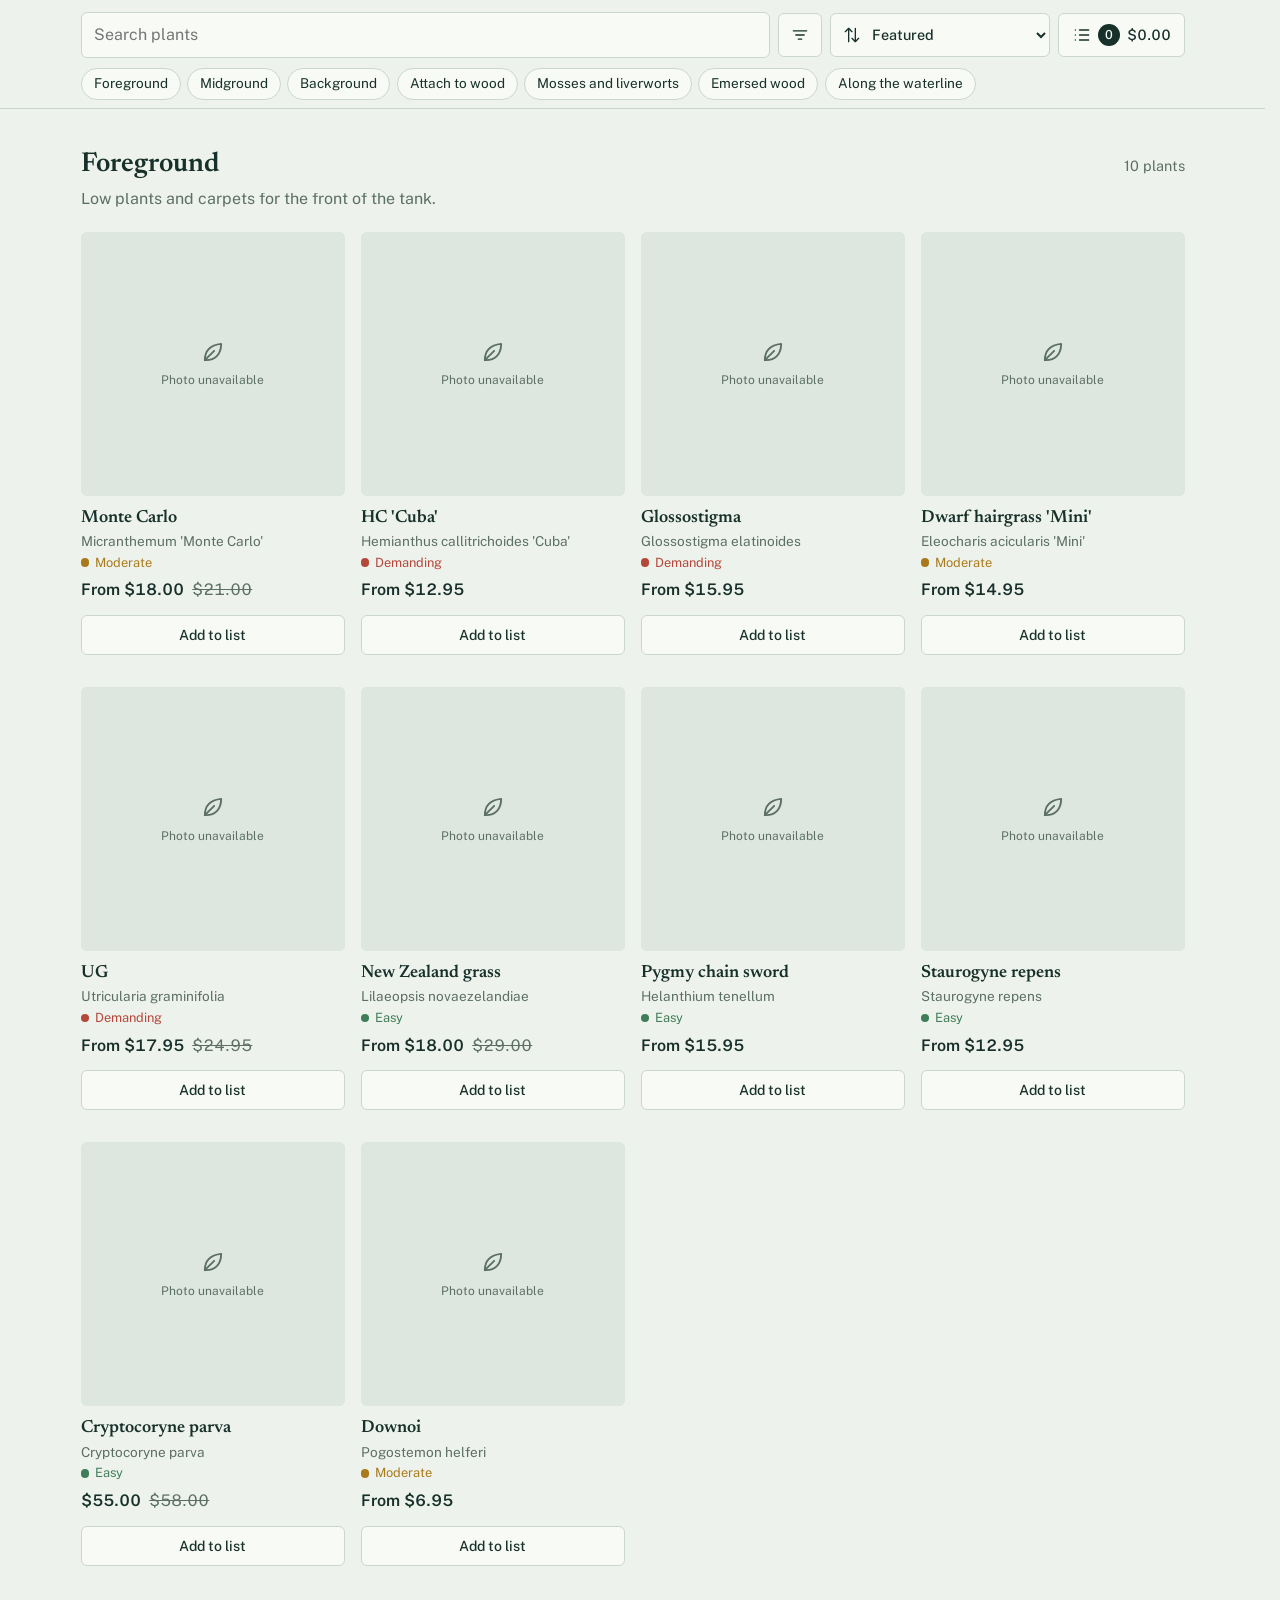
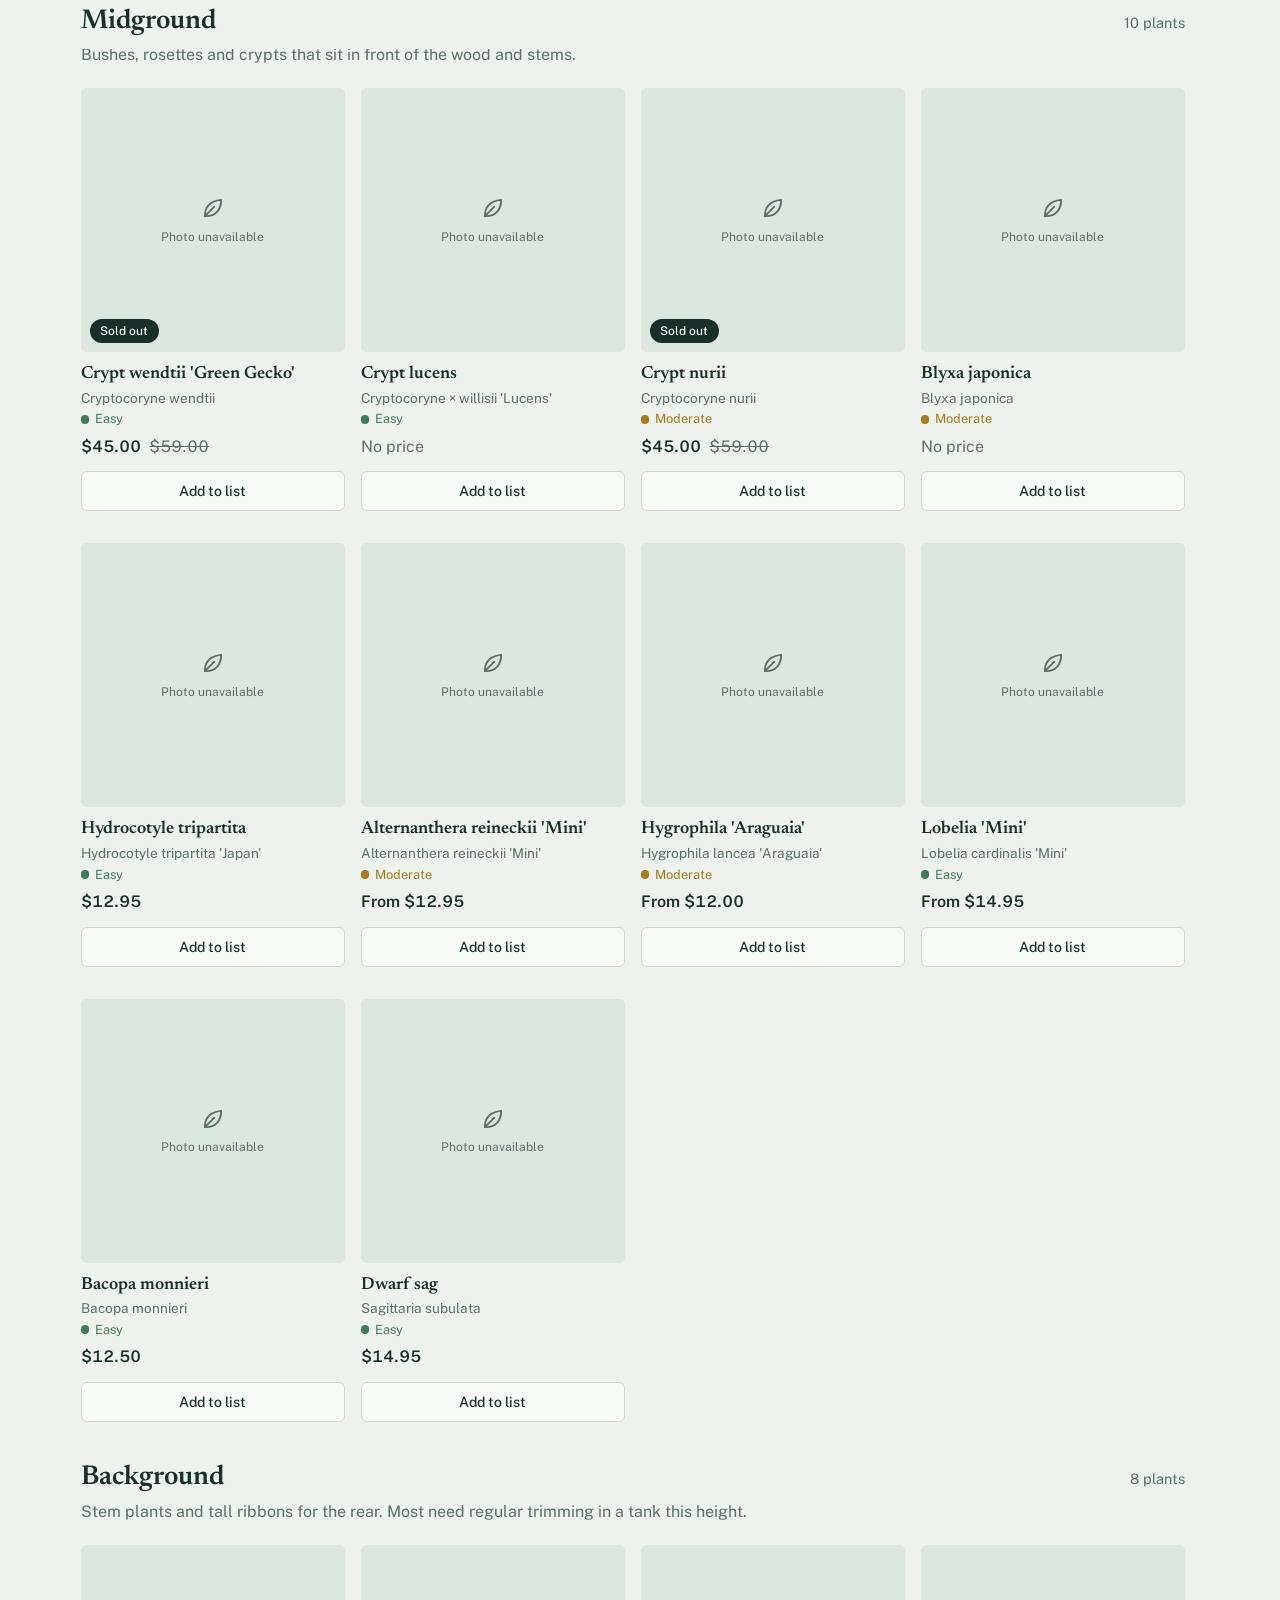
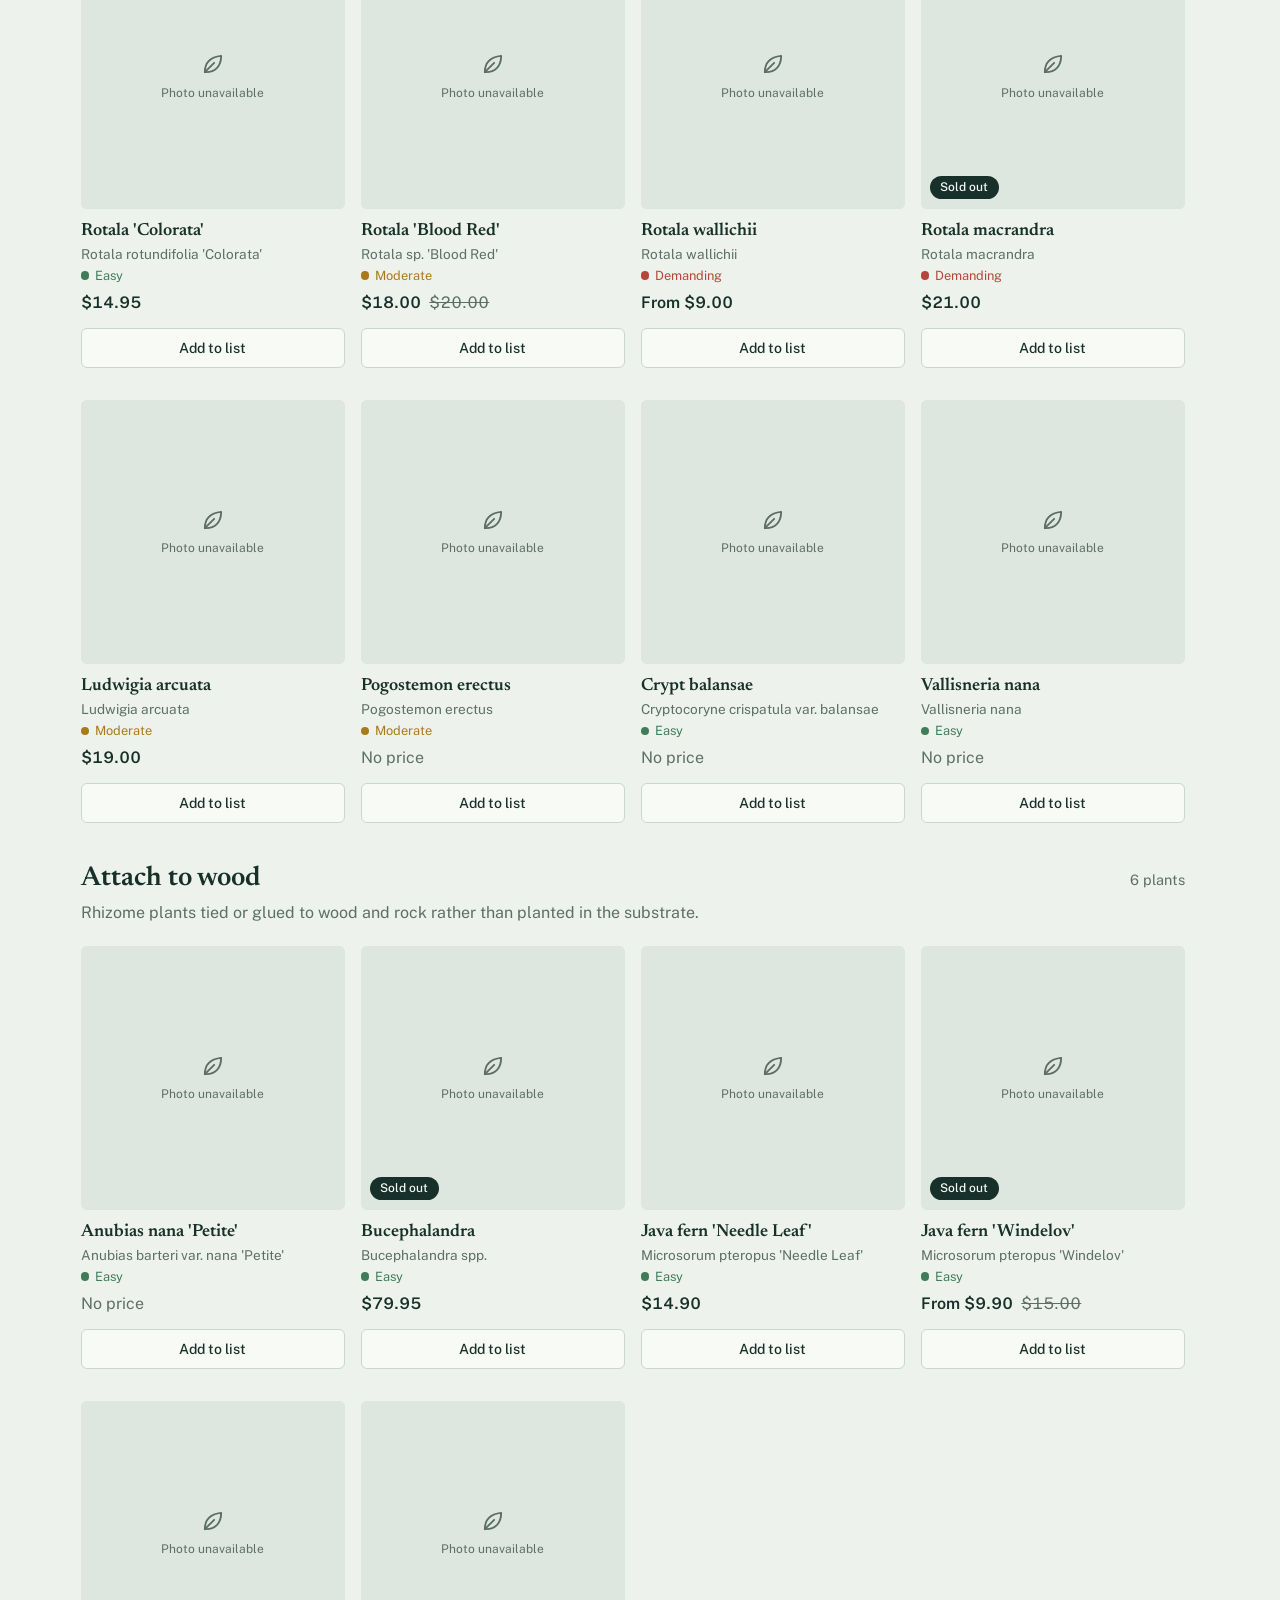
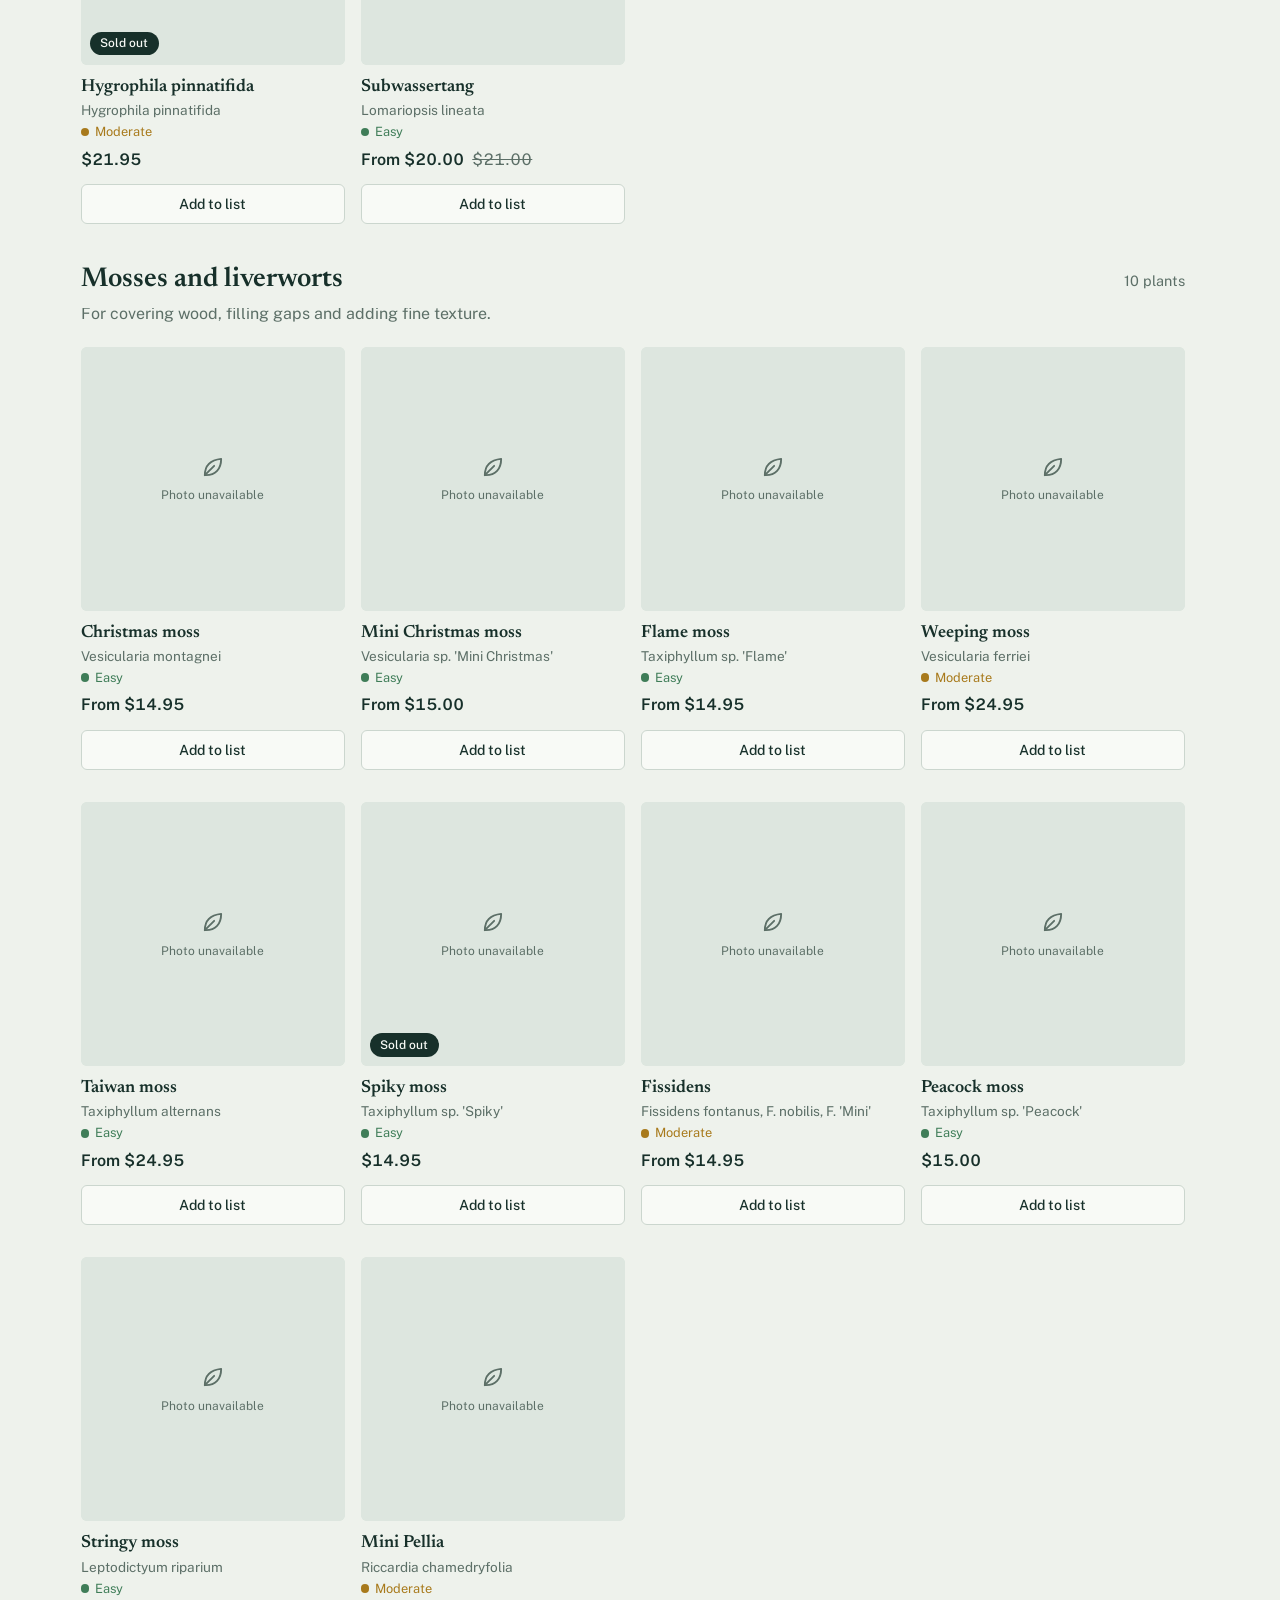
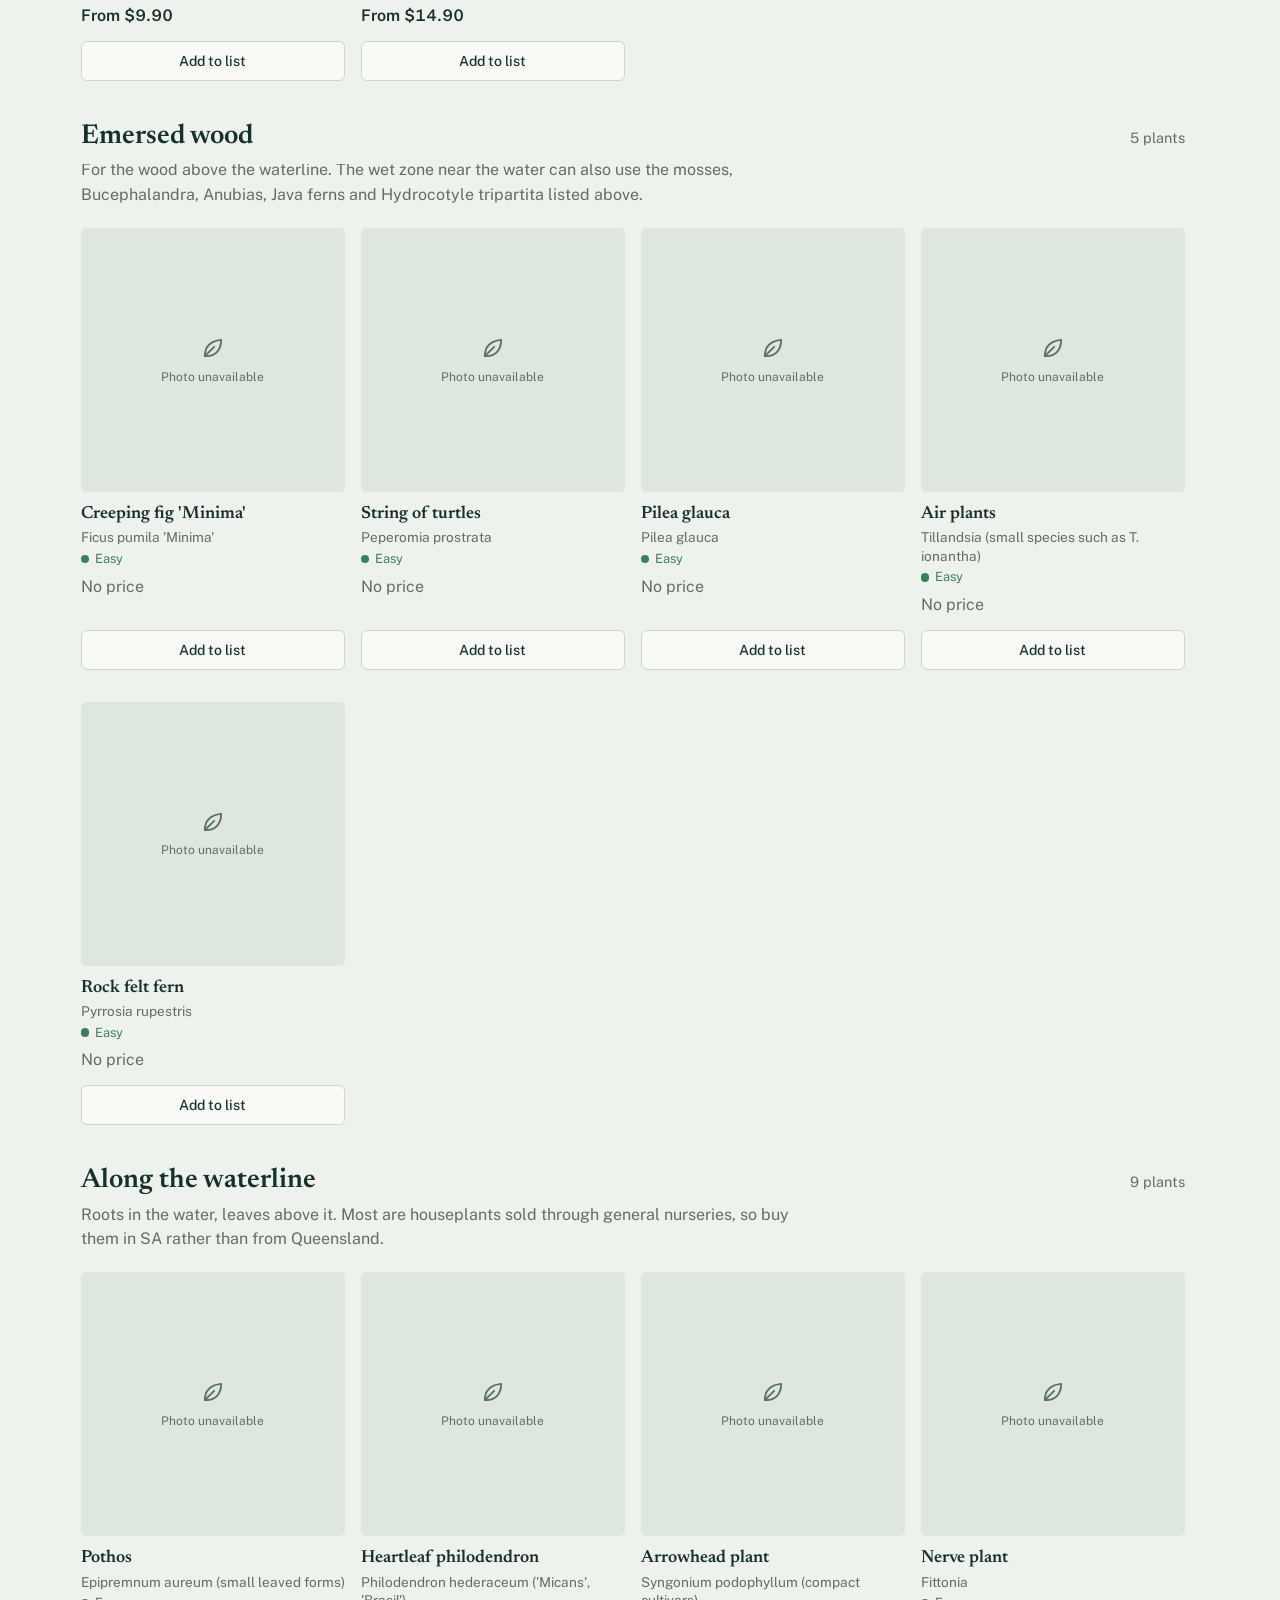
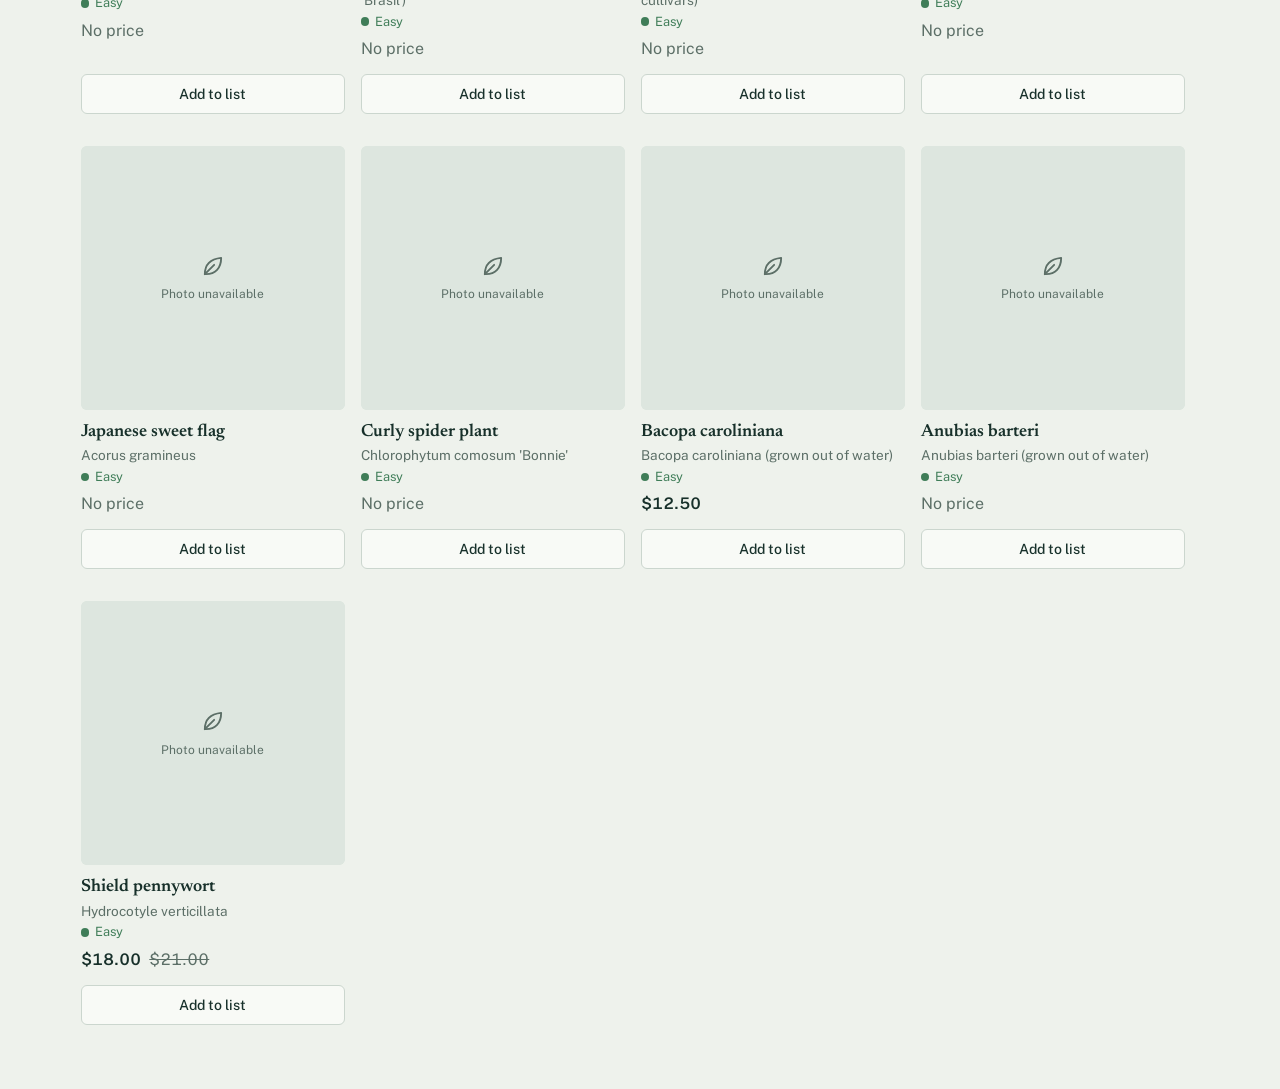
==== commit 298e5327: "updates" ====
--- a/index.html
+++ b/index.html
@@ -15,17 +15,11 @@
     />
     <link rel="stylesheet" href="styles.css" />
     <script src="plants.js" defer></script>
+    <script src="core.js" defer></script>
     <script src="app.js" defer></script>
   </head>
   <body>
-    <header class="page-width top">
-      <h1>Plant shortlist for the 2420</h1>
-      <p>
-        Plants confirmed as sold by Australian stores that ship to South
-        Australia, grouped by where they go in the tank. Select a plant for
-        growing conditions, notes and sources.
-      </p>
-    </header>
+    <h1 class="visually-hidden">Plant shortlist for the 2420</h1>
 
     <div class="toolbar">
       <div class="page-width">
@@ -35,42 +29,25 @@
             id="q"
             class="search"
             type="search"
-            placeholder="Search by name, for example rotala, moss, crypt"
+            placeholder="Search plants"
             autocomplete="off"
           />
-          <button type="button" class="cart-button" id="open-cart">
-            <svg
-              viewBox="0 0 24 24"
-              fill="none"
-              stroke="currentColor"
-              stroke-width="1.6"
-              aria-hidden="true"
-            >
-              <path d="M5 7h14l1 14H4L5 7Z" />
-              <path d="M8 8V6a4 4 0 0 1 8 0v2" />
-            </svg>
-            <span class="visually-hidden">Open cart,</span>
-            <span class="cart-button__count" data-cart-count>0</span>
-            <span class="visually-hidden">items,</span>
-            <span class="cart-button__total" data-cart-total>$0.00</span>
-          </button>
-        </div>
-        <div class="toolbar__row toolbar__row--facets">
-          <button type="button" class="facet-button" id="open-filters">
-            <svg
-              viewBox="0 0 24 24"
-              fill="none"
-              stroke="currentColor"
-              stroke-width="1.6"
-              aria-hidden="true"
-            >
+          <button
+            type="button"
+            class="facet-button"
+            id="open-filters"
+            aria-label="Filter"
+          >
+            <svg viewBox="0 0 24 24" aria-hidden="true">
               <path d="M4 7h16M7 12h10M10 17h4" />
             </svg>
-            Filter
             <span class="facet-button__count" id="filter-count" hidden></span>
           </button>
-          <label class="sort">
-            <span>Sort by</span>
+          <label class="sort" id="sort-control">
+            <svg viewBox="0 0 24 24" aria-hidden="true">
+              <path d="M8 4v16M4 8l4-4 4 4M16 20V4M12 16l4 4 4-4" />
+            </svg>
+            <span class="visually-hidden">Sort by</span>
             <select id="sort">
               <option value="featured">Featured</option>
               <option value="name-asc">Name, A to Z</option>
@@ -81,14 +58,26 @@
               <option value="price-desc">Price, high to low</option>
             </select>
           </label>
+          <a class="cart-button" href="list.html">
+            <svg viewBox="0 0 24 24" aria-hidden="true">
+              <path d="M9 6h11M9 12h11M9 18h11" />
+              <path d="M4 6h.01M4 12h.01M4 18h.01" />
+            </svg>
+            <span class="visually-hidden">View your list,</span>
+            <span class="cart-button__count" data-cart-count>0</span>
+            <span class="visually-hidden">items,</span>
+            <span class="cart-button__total" data-cart-total>$0.00</span>
+          </a>
+        </div>
+        <div class="toolbar__meta">
           <p class="result-count" id="result-count" aria-live="polite"></p>
-        </div>
-        <ul class="active-facets" id="active-facets" hidden></ul>
+          <ul class="active-facets" id="active-facets" hidden></ul>
+        </div>
         <nav class="zones" id="zones" aria-label="Jump to a group"></nav>
       </div>
     </div>
 
-    <main class="page-width" id="list">
+    <main class="page-width catalogue" id="list">
       <noscript>
         <p class="notice">This page needs JavaScript to show the plant list.</p>
       </noscript>
@@ -102,66 +91,6 @@
       </div>
     </main>
 
-    <footer class="page-width">
-      <h2>About this list</h2>
-      <p>
-        Each plant has four reference photos. Hover over a plant to see a
-        second photo, or open it to browse all four; select a photo to view it
-        full screen. Photos load from the original websites and require an
-        internet connection. Each photo includes its source. Full aquascapes
-        show settings whose plant lists include the featured plant.
-      </p>
-      <p>
-        Prices are in AUD as listed by Australian stores in early October 2026,
-        including any sale prices running at the time. Stores sell different
-        amounts (a tissue culture cup, a moss portion, a bunch of stems), so the
-        price shown in the list is the cheapest in stock option rather than a
-        like for like comparison. A price marked sold out is shown only when no
-        listing found had stock. Plants with no price had no retail listing with
-        a price; sorting by price puts them last.
-      </p>
-      <p>
-        Growing conditions are typical ranges for submerged growth under strong
-        light with injected CO2. Store pages linked under each plant show
-        availability at the time of checking; stock changes often.
-      </p>
-      <h2>Rules that apply in South Australia</h2>
-      <ul>
-        <li>
-          <a
-            href="https://pir.sa.gov.au/__data/assets/pdf_file/0009/471744/list-declared-plants.pdf"
-            target="_blank"
-            rel="noopener"
-            >PIRSA: list of declared plants</a
-          >
-        </li>
-        <li>
-          <a
-            href="https://pir.sa.gov.au/crops-and-plants/market-access-for-plants-and-produce/plant-quarantine-standard-and-updated-conditions"
-            target="_blank"
-            rel="noopener"
-            >PIRSA: Plant Quarantine Standard (entry rules for interstate
-            plants)</a
-          >
-        </li>
-        <li>
-          <a
-            href="https://www.environment.gov.au/biodiversity/wildlife-trade/live-import-list"
-            target="_blank"
-            rel="noopener"
-            >DCCEEW: Live Import List</a
-          >
-        </li>
-        <li>
-          <a
-            href="https://www.sawater.com.au/water-and-the-environment/safe-and-clean-drinking-water/your-drinking-water-profile"
-            target="_blank"
-            rel="noopener"
-            >SA Water: drinking water profile by area</a
-          >
-        </li>
-      </ul>
-    </footer>
 
 
 
@@ -285,74 +214,40 @@
       </div>
     </dialog>
 
-    <dialog class="drawer drawer--right" id="cart" aria-labelledby="cart-title">
-      <div class="drawer__panel">
-        <div class="drawer__head">
-          <div>
-            <h2 id="cart-title">
-              Your cart <span class="drawer__count">(<span data-cart-count>0</span>)</span>
-            </h2>
-            <p class="cart__save-note" id="cart-save-note">
-              Choose a shop for each plant.
-            </p>
-          </div>
-          <button
-            type="button"
-            class="icon-button"
-            data-close
-            aria-label="Close cart"
+    <div class="added" id="added" popover role="region" aria-labelledby="added-title">
+      <div class="added__panel">
+        <div class="added__head">
+          <p class="added__title" id="added-title" role="status">
+            <svg viewBox="0 0 24 24" aria-hidden="true">
+              <path d="m5 12 5 5 9-10" />
+            </svg>
+            <span id="added-title-text">Added to your list</span>
+          </p>
+          <button
+            type="button"
+            class="icon-button"
+            popovertarget="added"
+            popovertargetaction="hide"
+            aria-label="Close"
           >
             <svg viewBox="0 0 24 24" aria-hidden="true">
               <path d="M6 6l12 12M18 6 6 18" />
             </svg>
           </button>
         </div>
-        <div class="drawer__body">
-          <div class="cart__undo" id="cart-undo" hidden>
-            <span id="cart-undo-text"></span>
-            <button type="button" class="link-button" id="cart-undo-button">
-              Undo
-            </button>
-          </div>
-          <div class="cart__empty" id="cart-empty">
-            <h3>Your cart is empty</h3>
-            <p>
-              Add plants from the list or from a plant&rsquo;s page, then choose
-              quantities and shops here.
-            </p>
-          </div>
-          <div id="cart-groups"></div>
-        </div>
-        <div class="drawer__foot cart__foot" id="cart-foot">
-          <p class="cart__total">
-            <span>Estimated total</span>
-            <strong id="cart-total" data-cart-total>$0.00</strong>
-          </p>
-          <p class="cart__note">AUD. Shipping not included.</p>
-          <p class="cart__note" id="cart-unknown" hidden></p>
-          <p class="cart__note" id="cart-checked"></p>
-          <p class="cart__status" id="cart-status" role="status"></p>
-          <div class="cart__actions">
-            <button type="button" class="button" id="cart-copy">
-              Copy list
-            </button>
-            <button
-              type="button"
-              class="button button--secondary"
-              id="cart-clear"
-            >
-              Clear cart
-            </button>
-          </div>
-          <button type="button" class="link-button cart__continue" data-close>
-            Continue browsing
-          </button>
-          <label class="visually-hidden" for="cart-copy-fallback"
-            >Cart as text</label
-          >
-          <textarea id="cart-copy-fallback" class="cart__fallback" readonly hidden></textarea>
-        </div>
-      </div>
-    </dialog>
+        <div class="added__item" id="added-item"></div>
+        <a class="button added__view" href="list.html">
+          <span>View list (<span data-cart-count>0</span>)</span>
+        </a>
+        <button
+          type="button"
+          class="link-button added__continue"
+          popovertarget="added"
+          popovertargetaction="hide"
+        >
+          Continue browsing
+        </button>
+      </div>
+    </div>
   </body>
 </html>
--- a/styles.css
+++ b/styles.css
@@ -17,6 +17,7 @@
   --radius: 0.375rem;
   --page-gutter: 1rem;
   --toolbar-height: 9.5rem;
+  --toolbar-bottom: 0px;
   box-sizing: border-box;
   padding-top: env(safe-area-inset-top, 0px);
   padding-bottom: env(safe-area-inset-bottom, 0px);
@@ -67,6 +68,11 @@
   scroll-padding-top: calc(env(safe-area-inset-top, 0px) + var(--toolbar-height));
   scrollbar-gutter: stable;
 }
+@media (prefers-reduced-motion: no-preference) {
+  html {
+    scroll-behavior: smooth;
+  }
+}
 /* The page behind an open dialog must not scroll. */
 html:has(dialog[open]) {
   overflow: hidden;
@@ -198,14 +204,18 @@
   border-bottom: 1px solid var(--line);
   padding: 0.75rem 0 0.5rem;
 }
+.toolbar.is-hidden {
+  transform: translateY(calc(-100% - env(safe-area-inset-top, 0px)));
+}
+@media (prefers-reduced-motion: no-preference) {
+  .toolbar {
+    transition: transform 0.25s ease;
+  }
+}
 .toolbar__row {
   display: flex;
   align-items: center;
   gap: 0.5rem;
-}
-.toolbar__row--facets {
-  margin-top: 0.5rem;
-  flex-wrap: wrap;
 }
 .search {
   flex: 1;
@@ -218,8 +228,11 @@
   padding: 0.6rem 0.8rem;
 }
 .cart-button,
-.facet-button {
+.facet-button,
+.sort {
+  position: relative;
   display: inline-flex;
+  flex: none;
   align-items: center;
   gap: 0.4rem;
   min-height: 2.75rem;
@@ -229,7 +242,24 @@
   background: var(--surface);
   color: var(--ink);
   font: 500 0.9rem var(--sans);
+  text-decoration: none;
   cursor: pointer;
+}
+.cart-button svg,
+.sort svg {
+  width: 1.25rem;
+  height: 1.25rem;
+  fill: none;
+  stroke: currentColor;
+  stroke-width: 1.6;
+  stroke-linecap: round;
+  stroke-linejoin: round;
+  flex: none;
+}
+.facet-button {
+  justify-content: center;
+  width: 2.75rem;
+  padding: 0;
 }
 .cart-button__count,
 .facet-button__count {
@@ -242,43 +272,81 @@
   line-height: 1.4rem;
   text-align: center;
 }
+.facet-button__count {
+  position: absolute;
+  top: -0.45rem;
+  right: -0.45rem;
+  min-width: 1.2rem;
+  padding: 0 0.3rem;
+  font-size: 0.7rem;
+  line-height: 1.2rem;
+}
 .cart-button__total {
   font-variant-numeric: tabular-nums;
 }
 .sort {
-  display: inline-flex;
-  align-items: center;
-  gap: 0.4rem;
-  font-size: 0.9rem;
-  color: var(--muted);
+  padding: 0 0 0 0.7rem;
+  cursor: default;
 }
 .sort select {
-  min-height: 2.75rem;
-  padding: 0.4rem 0.6rem;
-  border: 1px solid var(--line);
+  align-self: stretch;
+  padding: 0 0.6rem 0 0;
+  border: 0;
   border-radius: var(--radius);
-  background: var(--surface);
-  color: var(--ink);
-  font: 500 0.9rem var(--sans);
+  background: transparent;
+  color: var(--ink);
+  font: inherit;
+  cursor: pointer;
+}
+.sort select:focus-visible {
+  outline: none;
+}
+.sort:has(select:focus-visible) {
+  outline: 3px solid var(--focus);
+  outline-offset: 2px;
+}
+/* On phones the sort control shrinks to its icon, with the select stretched
+   invisibly over it so it still opens the native picker. A dot shows that a
+   sort other than the default is in use. */
+@media (max-width: 749px) {
+  .sort {
+    justify-content: center;
+    width: 2.75rem;
+    padding: 0;
+  }
+  .sort select {
+    position: absolute;
+    inset: 0;
+    width: 100%;
+    opacity: 0;
+  }
+  .sort.is-active::after {
+    content: "";
+    position: absolute;
+    top: 0.45rem;
+    right: 0.45rem;
+    width: 0.45rem;
+    height: 0.45rem;
+    border-radius: 50%;
+    background: var(--leaf);
+  }
+  .cart-button {
+    padding-inline: 0.6rem;
+  }
+  .cart-button__total {
+    display: none;
+  }
+}
+.toolbar__meta {
+  display: flex;
+  flex-wrap: wrap;
+  align-items: center;
+  gap: 0.4rem 0.75rem;
 }
 .result-count {
-  margin: 0 0 0 auto;
-  color: var(--muted);
-  font-size: 0.9rem;
-}
-/* Keep the sticky toolbar short on phones: the select explains itself. */
-@media (max-width: 749px) {
-  .sort > span {
-    position: absolute;
-    width: 1px;
-    height: 1px;
-    overflow: hidden;
-    clip-path: inset(50%);
-    white-space: nowrap;
-  }
-  .result-count {
-    font-size: 0.8rem;
-  }
+  margin: 0.5rem 0 0;
+  color: var(--muted);
+  font-size: 0.85rem;
 }
 .active-facets {
   display: flex;
@@ -327,14 +395,29 @@
 /* Groups and the product grid (Dawn's collection grid) */
 
 .zone {
-  padding-top: 2.5rem;
-}
+  padding-top: 1.75rem;
+}
+/* Each heading sticks below the toolbar until its group scrolls out and the
+   next one takes over; it moves up to the top while the toolbar is hidden. */
 .zone__head {
+  position: sticky;
+  top: calc(env(safe-area-inset-top, 0px) + var(--toolbar-bottom));
+  z-index: 3;
   display: flex;
   flex-wrap: wrap;
   align-items: baseline;
   justify-content: space-between;
   gap: 0.25rem 1rem;
+  padding: 0.75rem 0;
+  background: var(--bg);
+}
+:root:has(.toolbar.is-hidden) .zone__head {
+  top: env(safe-area-inset-top, 0px);
+}
+@media (prefers-reduced-motion: no-preference) {
+  .zone__head {
+    transition: top 0.25s ease;
+  }
 }
 .zone__head h2 {
   margin: 0;
@@ -347,7 +430,7 @@
 }
 .zone__intro {
   max-width: 46rem;
-  margin: 0.4rem 0 1.25rem;
+  margin: -0.35rem 0 1.25rem;
   color: var(--muted);
 }
 .product-grid {
@@ -528,6 +611,9 @@
   color: var(--muted);
 }
 
+.catalogue {
+  padding-bottom: calc(4rem + env(safe-area-inset-bottom, 0px));
+}
 .empty {
   padding: 3rem 0;
 }
@@ -563,31 +649,9 @@
   height: 1.75rem;
 }
 .gallery__thumb .img-fallback span,
-.cart-line__thumb.img-fallback span {
+.list-item__thumb.img-fallback span,
+.added__thumb.img-fallback span {
   display: none;
-}
-
-/* Footer */
-
-footer {
-  margin-top: 4rem;
-  padding-top: 1.5rem;
-  padding-bottom: 3rem;
-  border-top: 1px solid var(--line);
-  color: var(--muted);
-  font-size: 0.9rem;
-}
-footer > * {
-  max-width: 46rem;
-}
-footer h2 {
-  font: 600 1.1rem var(--serif);
-  color: var(--ink);
-  margin: 0 0 0.5rem;
-}
-footer ul {
-  padding-left: 1.1rem;
-  margin: 0.4rem 0 1rem;
 }
 
 /* Dialogs */
@@ -620,7 +684,7 @@
 @media (min-width: 750px) {
   .product-modal {
     width: min(100% - 4rem, 72rem);
-    height: auto;
+    height: fit-content;
     margin: auto;
   }
   .product-modal__panel {
@@ -715,18 +779,6 @@
   width: 100%;
   height: 100%;
   object-fit: contain;
-}
-.gallery__zoom-icon {
-  position: absolute;
-  right: 0.75rem;
-  bottom: 0.75rem;
-  display: grid;
-  place-items: center;
-  width: 2.25rem;
-  height: 2.25rem;
-  border-radius: 50%;
-  background: var(--surface);
-  color: var(--ink);
 }
 .gallery__caption {
   padding: 0.5rem var(--page-gutter) 0;
@@ -887,14 +939,14 @@
   flex: 1 1 12rem;
   min-height: 3rem;
 }
-.product__in-cart {
+.product__in-list {
   display: flex;
   flex-wrap: wrap;
   align-items: baseline;
   gap: 0.25rem 1rem;
   font-size: 0.9rem;
 }
-.product__in-cart p {
+.product__in-list p {
   margin: 0;
   color: var(--leaf);
 }
@@ -934,41 +986,16 @@
   -webkit-appearance: none;
 }
 
-.accordion {
+.product__section {
+  padding: 1rem 0;
   border-top: 1px solid var(--line);
-}
-.accordion:last-child {
-  border-bottom: 1px solid var(--line);
-}
-.accordion summary {
-  display: flex;
-  align-items: center;
-  justify-content: space-between;
-  padding: 0.9rem 0;
-  font-weight: 500;
-  list-style: none;
-  cursor: pointer;
-}
-.accordion summary::-webkit-details-marker {
-  display: none;
-}
-.accordion summary::after {
-  content: "";
-  width: 0.5rem;
-  height: 0.5rem;
-  margin-right: 0.3rem;
-  border-right: 1.5px solid currentColor;
-  border-bottom: 1.5px solid currentColor;
-  transform: rotate(45deg);
-}
-.accordion[open] summary::after {
-  transform: rotate(-135deg);
-}
-.accordion__content {
-  padding-bottom: 1rem;
   font-size: 0.95rem;
 }
-.accordion__content p {
+.product__section h3 {
+  margin: 0 0 0.6rem;
+  font: 600 1.05rem var(--serif);
+}
+.product__section p {
   margin: 0;
 }
 .conditions {
@@ -984,12 +1011,10 @@
 .conditions dd {
   margin: 0;
 }
-.credits,
 .link-list {
   margin: 0;
   padding-left: 1.1rem;
 }
-.credits li,
 .link-list li {
   margin-bottom: 0.4rem;
 }
@@ -1065,16 +1090,13 @@
   font-variant-numeric: tabular-nums;
 }
 
-/* Drawers: filters and cart */
+/* Drawer: filters */
 
 .drawer {
   width: min(100%, 26rem);
   height: 100%;
   margin: 0;
 }
-.drawer--right {
-  margin-left: auto;
-}
 .drawer--left {
   margin-right: auto;
 }
@@ -1089,9 +1111,6 @@
     transition: transform 0.25s ease;
   }
   @starting-style {
-    .drawer--right[open] .drawer__panel {
-      transform: translateX(100%);
-    }
     .drawer--left[open] .drawer__panel {
       transform: translateX(-100%);
     }
@@ -1109,10 +1128,6 @@
   margin: 0.3rem 0 0;
   font: 600 1.4rem/1.2 var(--serif);
 }
-.drawer__count {
-  font: 400 1rem var(--sans);
-  color: var(--muted);
-}
 .drawer__body {
   flex: 1;
   overflow-y: auto;
@@ -1136,9 +1151,14 @@
   border-bottom: 1px solid var(--line);
 }
 .facet legend {
+  float: left;
+  width: 100%;
   margin-bottom: 0.5rem;
   padding: 0;
   font: 600 1.05rem var(--serif);
+}
+.facet legend + * {
+  clear: both;
 }
 .facet__option {
   display: flex;
@@ -1188,71 +1208,251 @@
   font: inherit;
 }
 
-.cart__save-note {
-  margin: 0.2rem 0 0;
-  color: var(--muted);
-  font-size: 0.85rem;
-}
-.cart__undo {
+/* Added to list notification (Dawn's cart notification) */
+
+.added {
+  inset: 0 0 auto auto;
+  width: 100%;
+  margin: 0;
+  padding: 0;
+  border: 0;
+  background: transparent;
+  color: var(--ink);
+  overflow: visible;
+}
+@media (min-width: 750px) {
+  .added {
+    top: 0.75rem;
+    right: var(--page-gutter);
+    width: 24rem;
+  }
+}
+.added__panel {
+  padding: calc(1rem + env(safe-area-inset-top, 0px)) 1.25rem 1.25rem;
+  border: 1px solid var(--line);
+  background: var(--surface);
+  box-shadow: 0 0.5rem 2rem rgb(15 26 23 / 0.18);
+}
+@media (min-width: 750px) {
+  .added__panel {
+    padding-top: 1rem;
+    border-radius: 0.5rem;
+  }
+}
+@media (prefers-reduced-motion: no-preference) {
+  .added:popover-open .added__panel {
+    transition:
+      transform 0.25s ease,
+      opacity 0.25s ease;
+  }
+  @starting-style {
+    .added:popover-open .added__panel {
+      transform: translateY(-1rem);
+      opacity: 0;
+    }
+  }
+}
+.added__head {
   display: flex;
   align-items: center;
   justify-content: space-between;
   gap: 1rem;
-  margin-top: 1rem;
-  padding: 0.6rem 0.8rem;
-  border-radius: var(--radius);
-  background: var(--thumb);
+  margin: -0.5rem -0.5rem 0.5rem 0;
+}
+.added__title {
+  display: flex;
+  align-items: center;
+  gap: 0.4rem;
+  margin: 0;
   font-size: 0.9rem;
 }
-.cart__empty {
-  padding: 2rem 0;
-}
-.cart__empty h3 {
-  margin: 0 0 0.3rem;
-  font: 600 1.2rem var(--serif);
-}
-.cart__empty p {
-  margin: 0;
-  color: var(--muted);
-}
-.cart-group h3 {
-  display: flex;
-  justify-content: space-between;
-  margin: 1.25rem 0 0;
-  padding-bottom: 0.4rem;
-  border-bottom: 1px solid var(--line);
-  font: 600 1.05rem var(--serif);
-}
-.cart-group h3 span {
-  font: 500 0.9rem var(--sans);
-  color: var(--muted);
-  font-variant-numeric: tabular-nums;
-}
-.cart-line {
+.added__title svg {
+  width: 1.1rem;
+  height: 1.1rem;
+  fill: none;
+  stroke: var(--leaf);
+  stroke-width: 2;
+  stroke-linecap: round;
+  stroke-linejoin: round;
+}
+.added__item {
   display: grid;
   grid-template-columns: 4.5rem minmax(0, 1fr);
   gap: 0.9rem;
-  padding: 1rem 0;
-  border-bottom: 1px solid var(--line);
-}
-.cart-line__thumb {
+  margin-bottom: 1.25rem;
+}
+.added__item p {
+  margin: 0;
+}
+.added__thumb {
   width: 4.5rem;
   height: 4.5rem;
   border-radius: var(--radius);
   object-fit: cover;
   background: var(--thumb);
 }
+.added__name {
+  font: 600 1.05rem/1.25 var(--serif);
+}
+.added__meta {
+  color: var(--muted);
+  font-size: 0.85rem;
+}
+.added__price {
+  font-size: 0.9rem;
+  font-weight: 600;
+  font-variant-numeric: tabular-nums;
+}
+.added__view {
+  width: 100%;
+  text-decoration: none;
+}
+.added__continue {
+  display: block;
+  margin: 0.75rem auto 0;
+  font-size: 0.9rem;
+}
+
+/* List page */
+
+.back-link {
+  display: inline-flex;
+  align-items: center;
+  gap: 0.2rem;
+  margin: 0 0 1rem -0.3rem;
+  font-size: 0.9rem;
+}
+.back-link svg {
+  width: 1.1rem;
+  height: 1.1rem;
+  fill: none;
+  stroke: currentColor;
+  stroke-width: 1.6;
+  stroke-linecap: round;
+  stroke-linejoin: round;
+}
+.list-page__count {
+  font: 400 1.2rem var(--sans);
+  color: var(--muted);
+}
+.list-page {
+  padding-bottom: calc(3rem + env(safe-area-inset-bottom, 0px));
+}
+.list-layout {
+  display: grid;
+  gap: 2rem;
+}
+@media (min-width: 990px) {
+  .list-layout {
+    grid-template-columns: minmax(0, 1fr) 20rem;
+    gap: 3rem;
+    align-items: start;
+  }
+  .list-summary {
+    position: sticky;
+    top: 1.5rem;
+  }
+}
+.list-tools {
+  display: flex;
+  justify-content: flex-end;
+  font-size: 0.9rem;
+}
+.list-empty {
+  padding: 2rem 0;
+}
+.list-empty h2 {
+  margin: 0 0 0.3rem;
+  font: 600 1.5rem var(--serif);
+}
+.list-empty p {
+  margin: 0 0 1rem;
+  color: var(--muted);
+}
+.list-empty .button {
+  text-decoration: none;
+}
+.list-group + .list-group {
+  margin-top: 2.5rem;
+}
+.list-group h2 {
+  display: flex;
+  align-items: baseline;
+  justify-content: space-between;
+  gap: 1rem;
+  margin: 0.75rem 0 0;
+  padding-bottom: 0.5rem;
+  border-bottom: 2px solid var(--ink);
+  font: 600 1.6rem/1.15 var(--serif);
+}
+.list-group h2 span {
+  font: 600 1rem var(--sans);
+  font-variant-numeric: tabular-nums;
+}
+.list-item {
+  border-bottom: 1px solid var(--line);
+}
+.list-item__summary {
+  display: grid;
+  grid-template-columns: 3.5rem minmax(0, 1fr) auto 1rem;
+  align-items: center;
+  gap: 0.9rem;
+  padding: 0.75rem 0;
+  list-style: none;
+  cursor: pointer;
+}
+.list-item__summary::-webkit-details-marker {
+  display: none;
+}
+.list-item__summary::after {
+  content: "";
+  justify-self: center;
+  width: 0.5rem;
+  height: 0.5rem;
+  border-right: 1.5px solid currentColor;
+  border-bottom: 1.5px solid currentColor;
+  transform: translateY(-25%) rotate(45deg);
+}
+.list-item[open] .list-item__summary::after {
+  transform: translateY(25%) rotate(-135deg);
+}
+.list-item__thumb {
+  width: 3.5rem;
+  height: 3.5rem;
+  border-radius: var(--radius);
+  object-fit: cover;
+  background: var(--thumb);
+}
+.list-item__heading {
+  display: flex;
+  flex-direction: column;
+}
+.list-item__name {
+  font: 600 1.05rem/1.25 var(--serif);
+}
+.list-item__summary:hover .list-item__name {
+  text-decoration: underline;
+}
+.list-item__qty {
+  color: var(--muted);
+  font-size: 0.85rem;
+}
+.list-item__price {
+  font-weight: 600;
+  font-variant-numeric: tabular-nums;
+}
+.list-item__body {
+  padding: 0 0 1rem calc(3.5rem + 0.9rem);
+}
+@media (max-width: 749px) {
+  .list-item__body {
+    padding-left: 0;
+  }
+}
 .cart-line__top {
   display: flex;
   justify-content: space-between;
   gap: 0.75rem;
-}
-.cart-line__name {
-  margin: 0;
-  font: 600 1rem/1.25 var(--serif);
-}
-.cart-line__name a {
-  color: var(--ink);
 }
 .cart-line__sub,
 .cart-line__detail {
@@ -1273,6 +1473,7 @@
 }
 .cart-line__shop select {
   width: 100%;
+  max-width: 28rem;
   min-height: 2.5rem;
   margin-top: 0.5rem;
   padding: 0.3rem 0.5rem;
@@ -1292,6 +1493,7 @@
   align-items: center;
   gap: 0.5rem 1rem;
   margin-top: 0.6rem;
+  font-size: 0.85rem;
 }
 .cart-line__controls .quantity {
   min-height: 2.5rem;
@@ -1300,15 +1502,31 @@
 .cart-line__controls .quantity__input {
   width: 2.4rem;
 }
-.cart-line__sum {
+.cart-line__controls .link-button {
   margin-left: auto;
-  font-weight: 600;
-  font-variant-numeric: tabular-nums;
-}
-.cart-line__controls .link-button {
-  font-size: 0.85rem;
-}
-.cart__foot p {
+}
+.cart__undo {
+  display: flex;
+  align-items: center;
+  justify-content: space-between;
+  gap: 1rem;
+  margin-bottom: 1rem;
+  padding: 0.6rem 0.8rem;
+  border-radius: var(--radius);
+  background: var(--thumb);
+  font-size: 0.9rem;
+}
+.list-summary {
+  padding: 1.25rem;
+  border: 1px solid var(--line);
+  border-radius: 0.5rem;
+  background: var(--surface);
+}
+.list-summary h2 {
+  margin: 0 0 0.75rem;
+  font: 600 1.25rem var(--serif);
+}
+.list-summary p {
   margin: 0 0 0.3rem;
 }
 .cart__total {
@@ -1335,11 +1553,6 @@
   grid-template-columns: 1fr 1fr;
   gap: 0.75rem;
   margin-top: 0.75rem;
-}
-.cart__continue {
-  display: block;
-  margin: 0.75rem auto 0;
-  font-size: 0.9rem;
 }
 .cart__fallback {
   width: 100%;
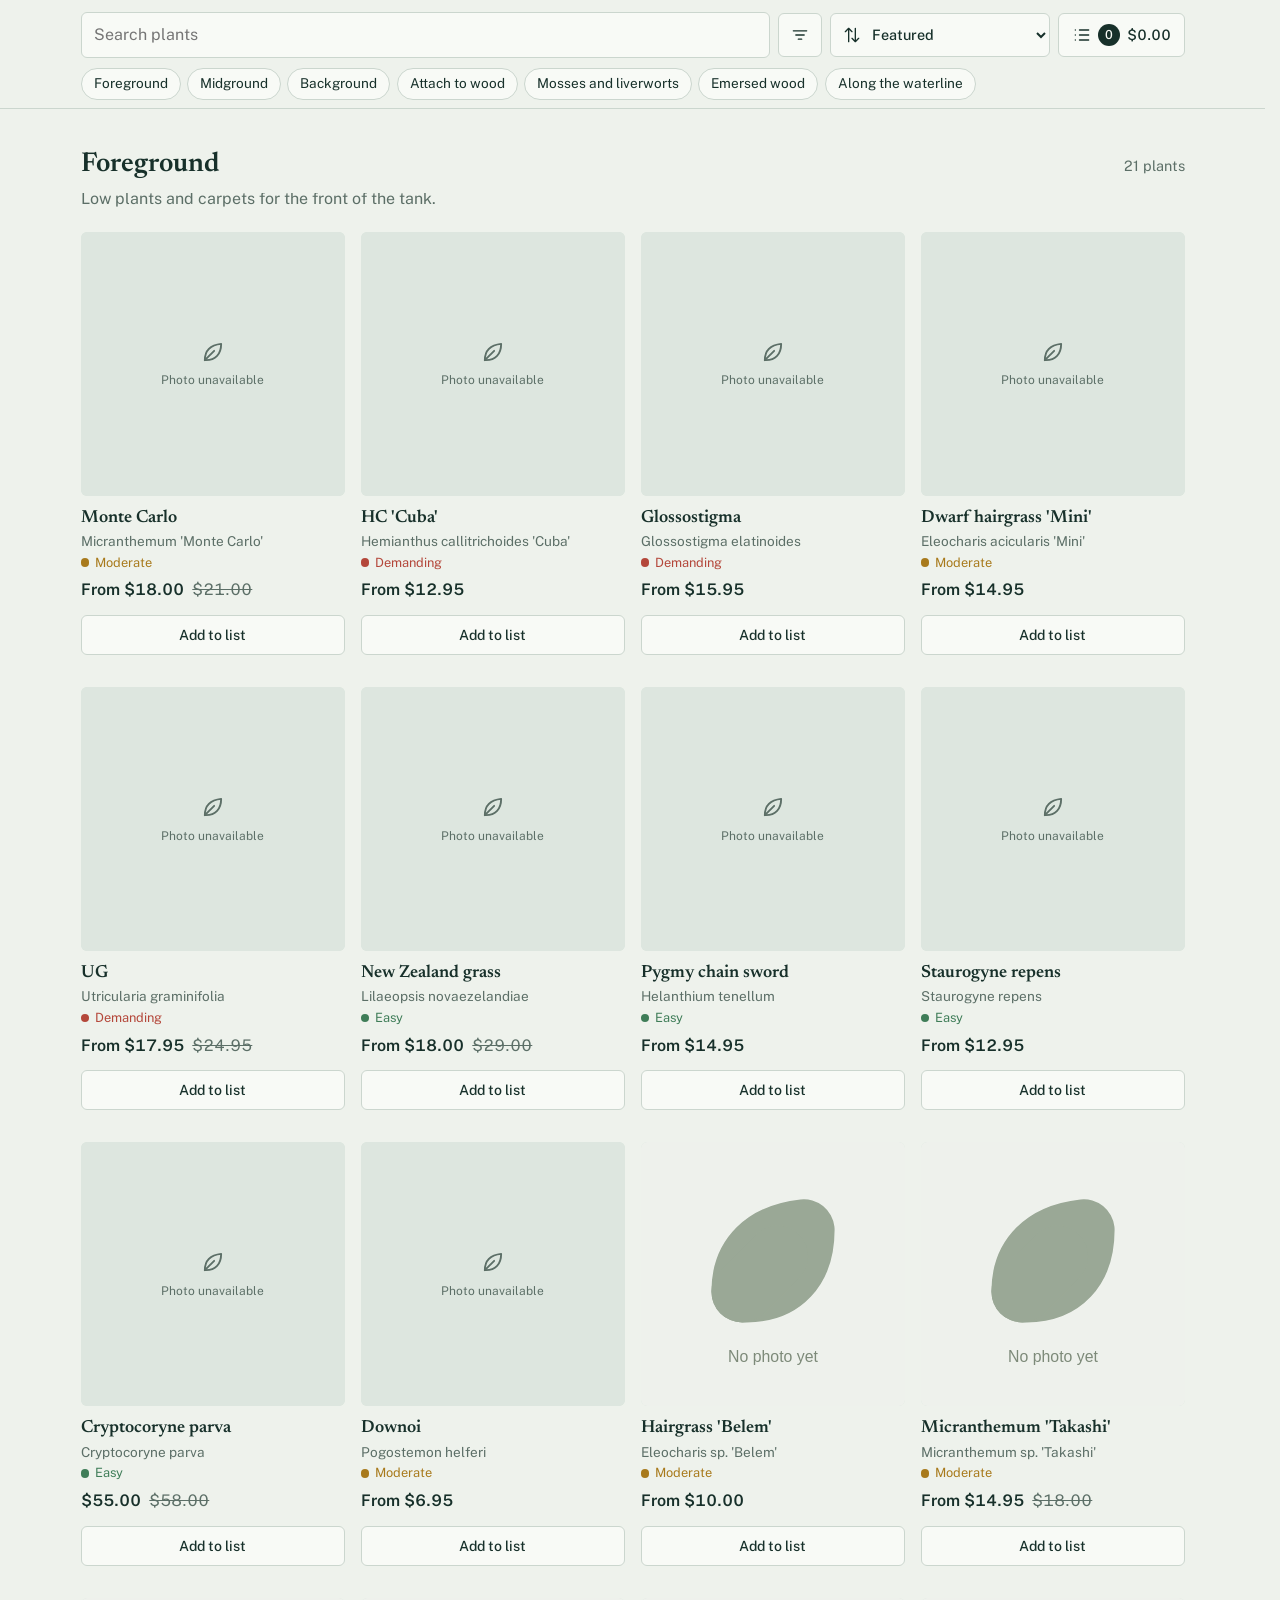
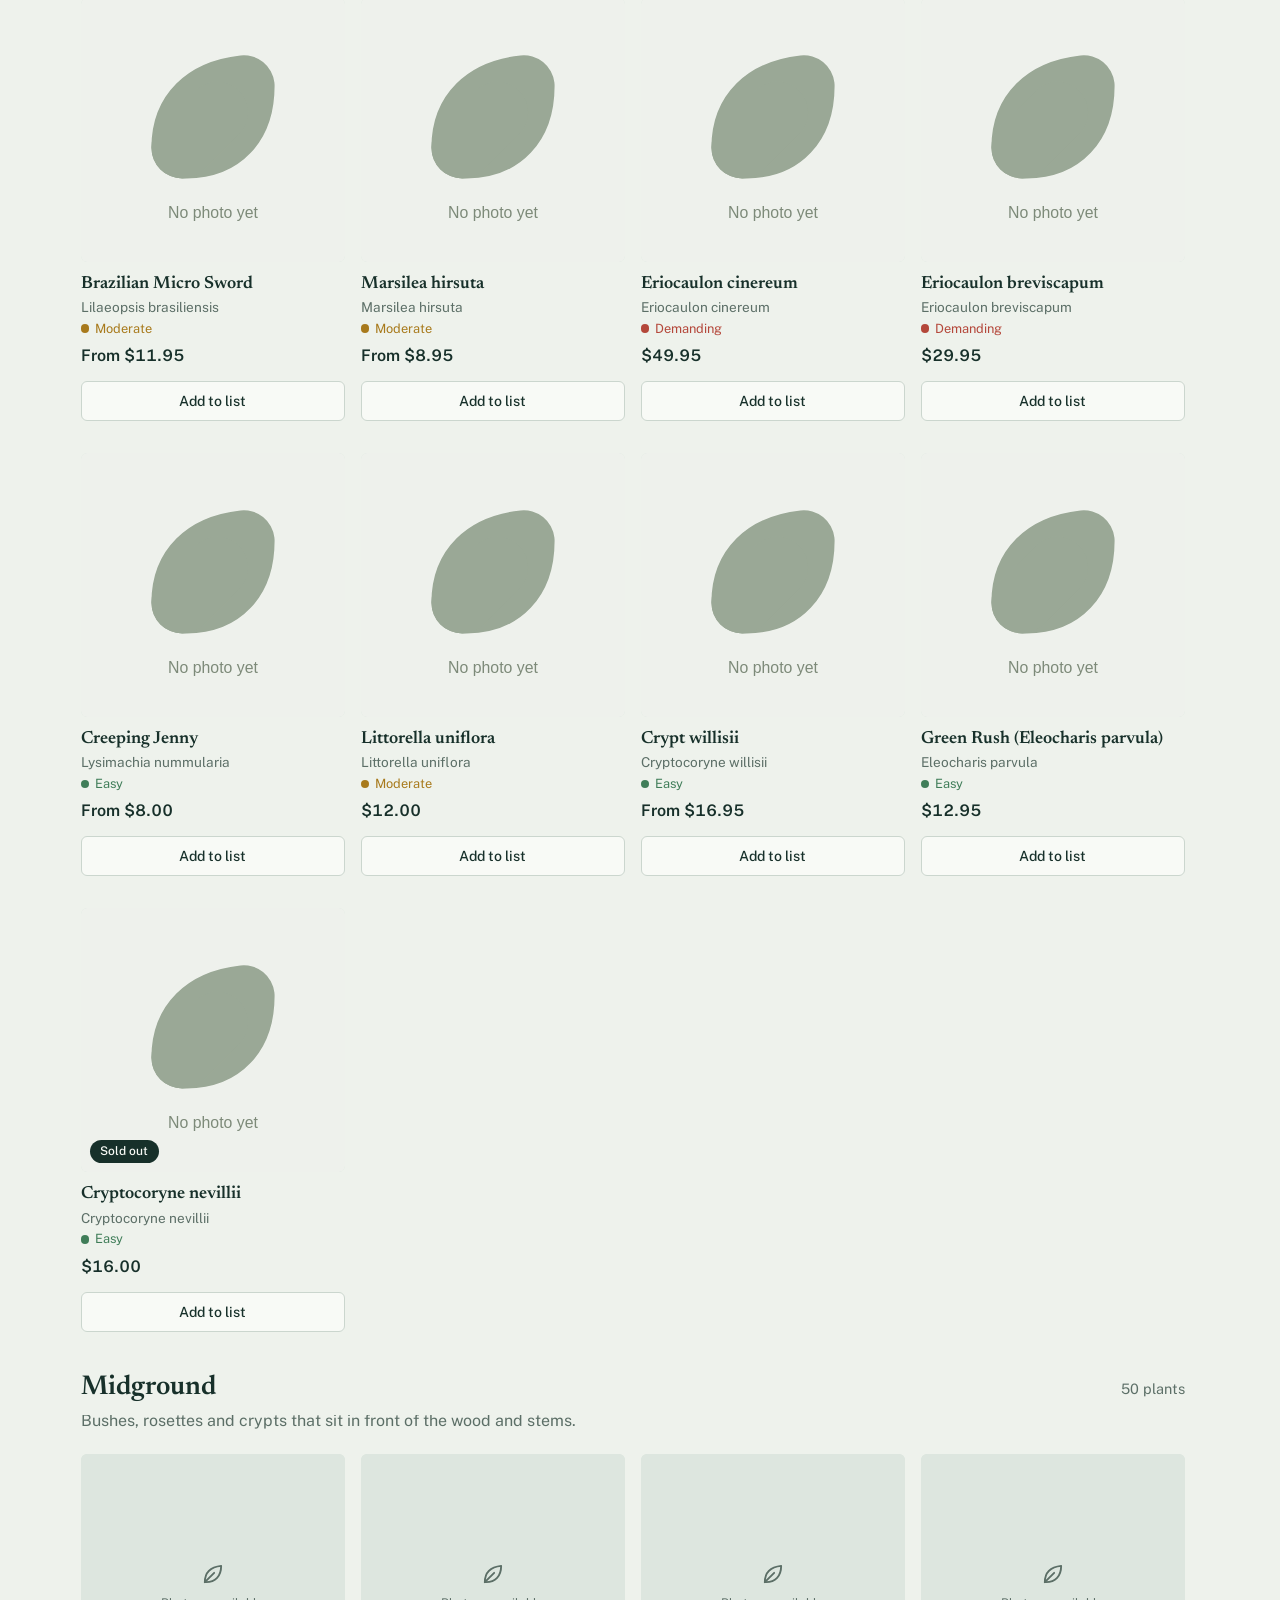
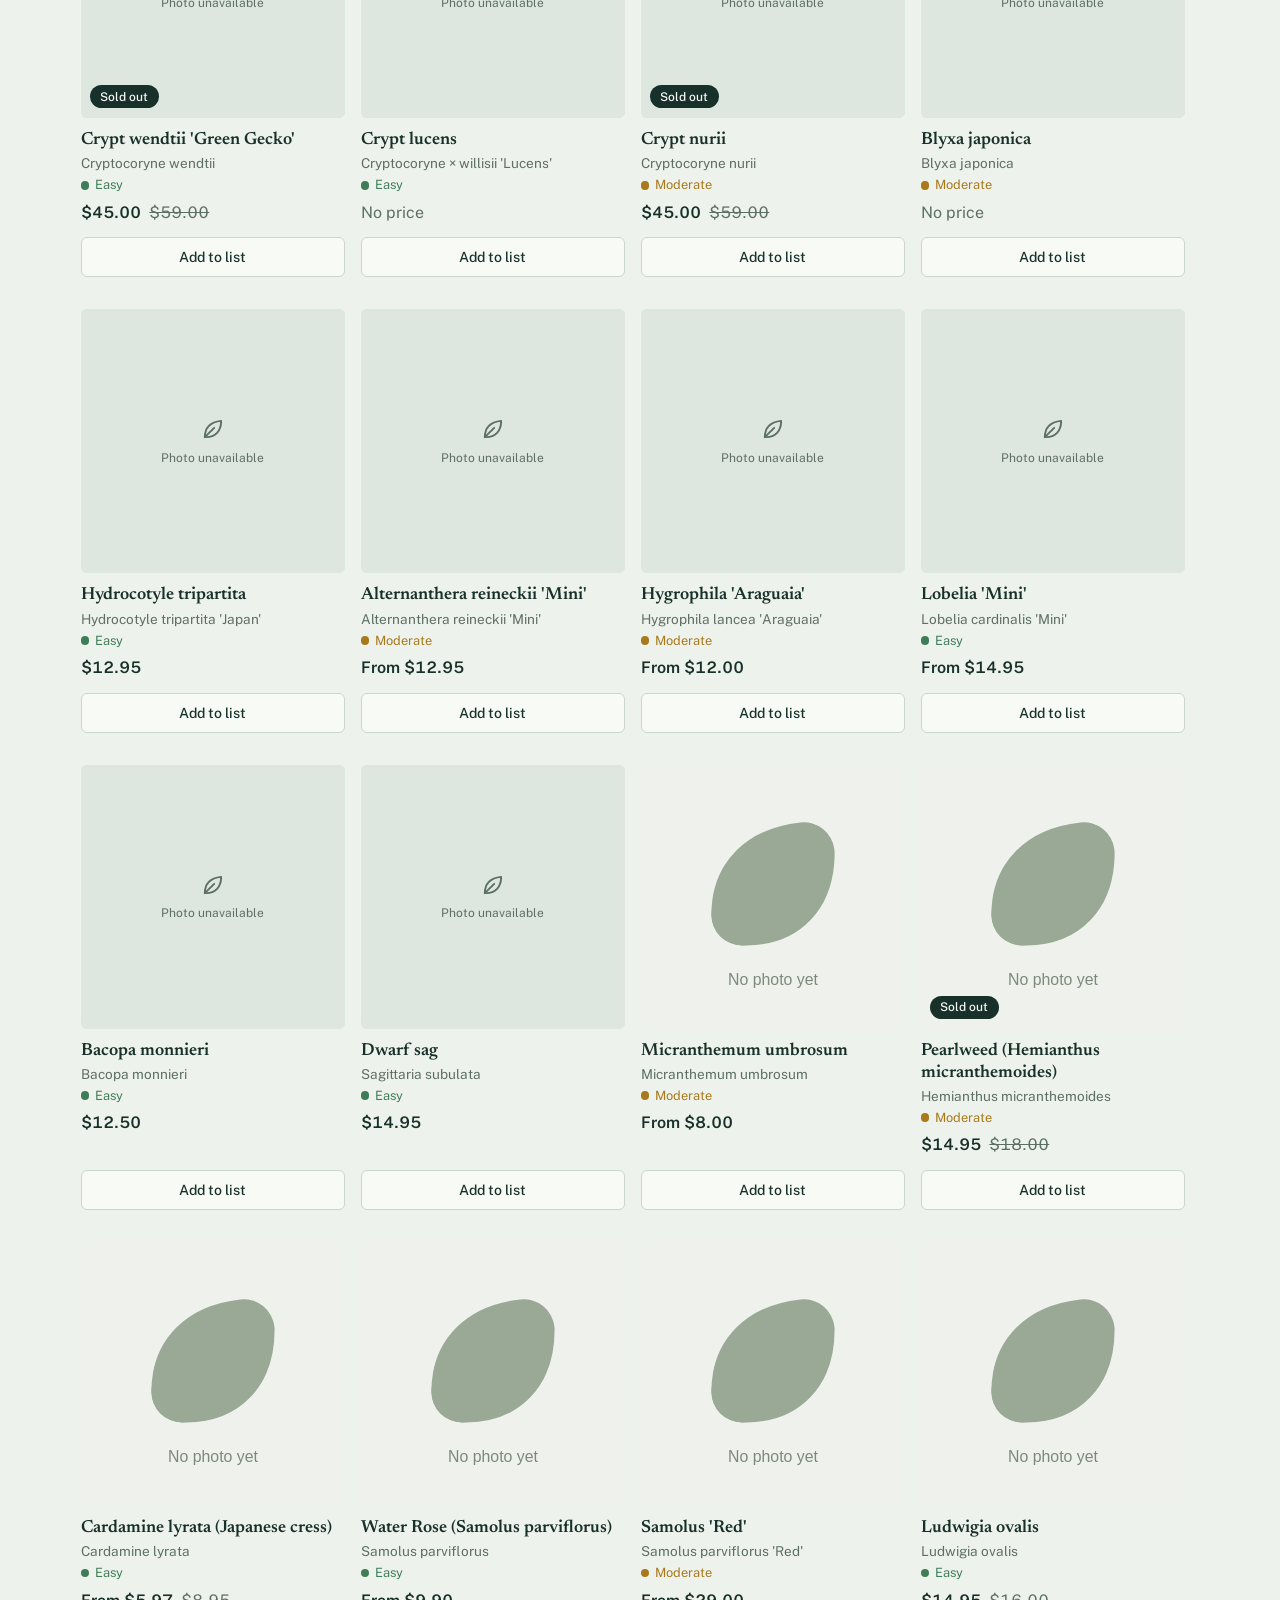
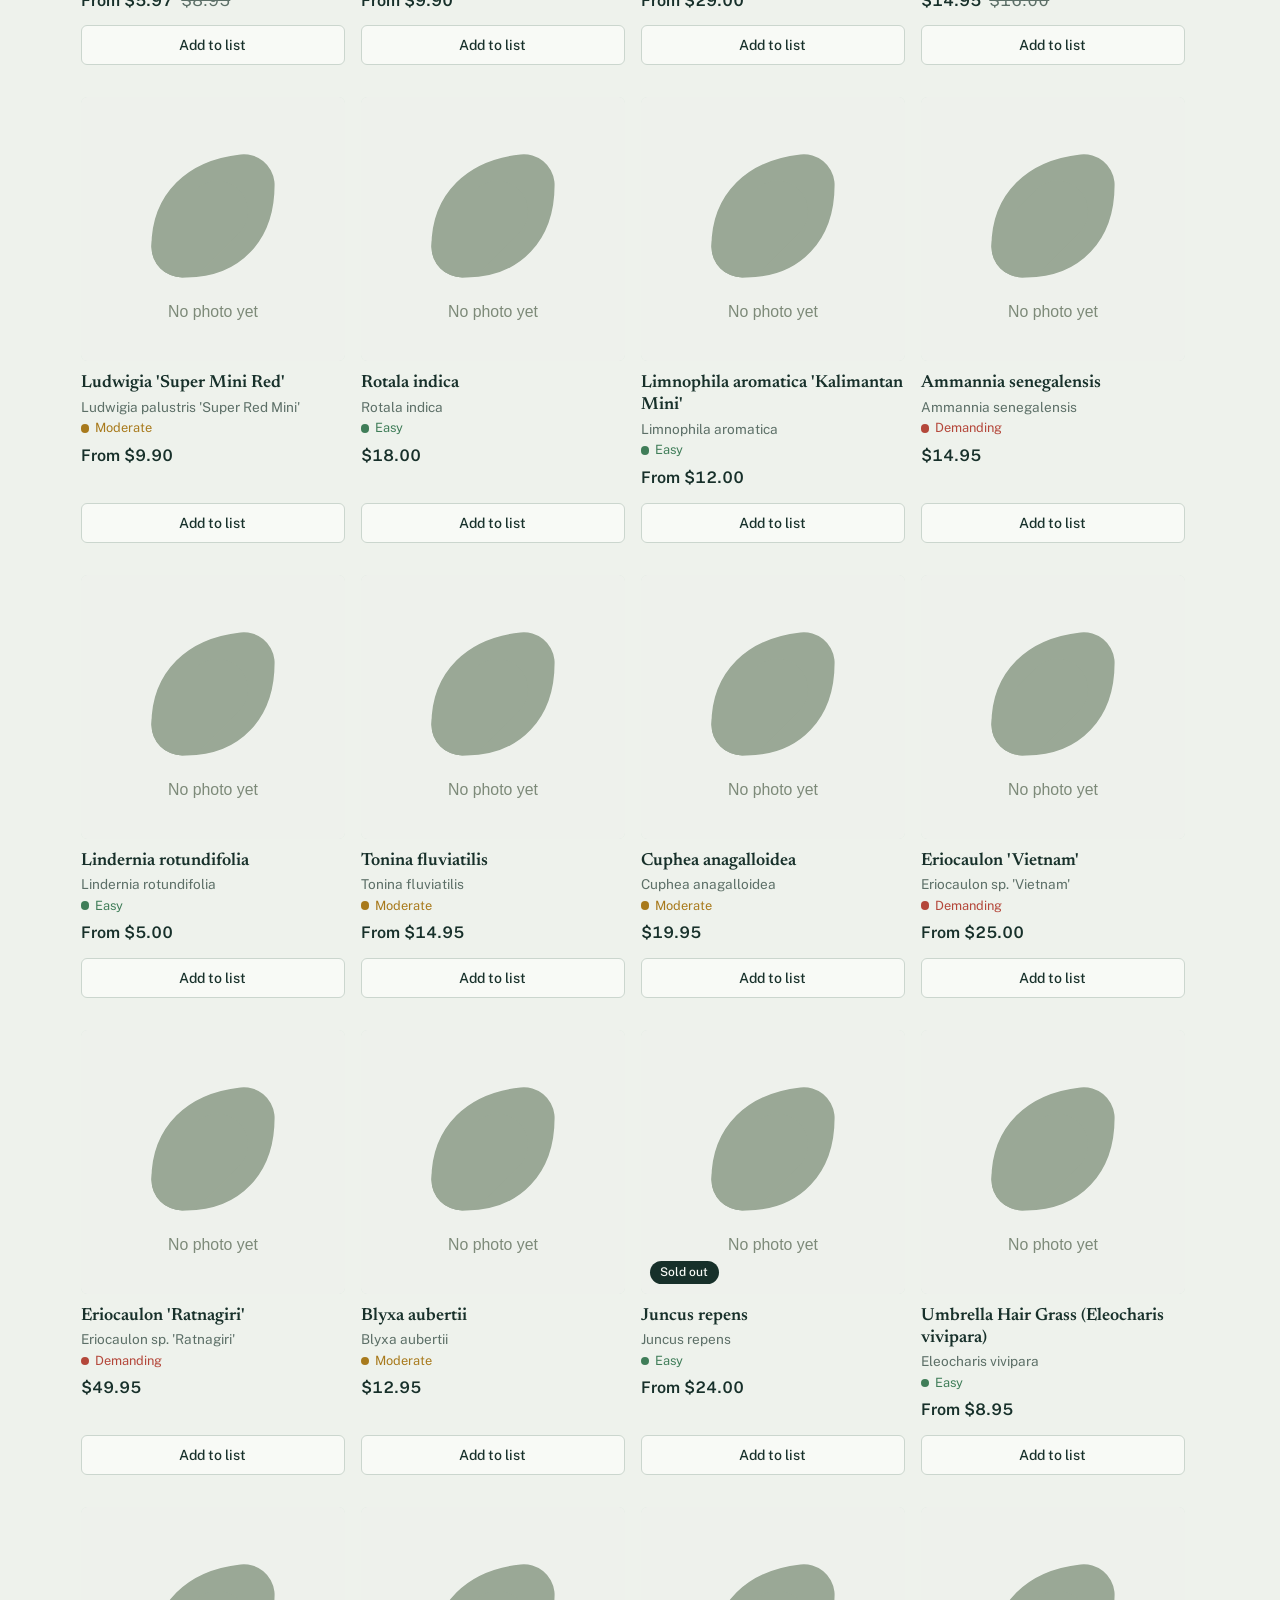
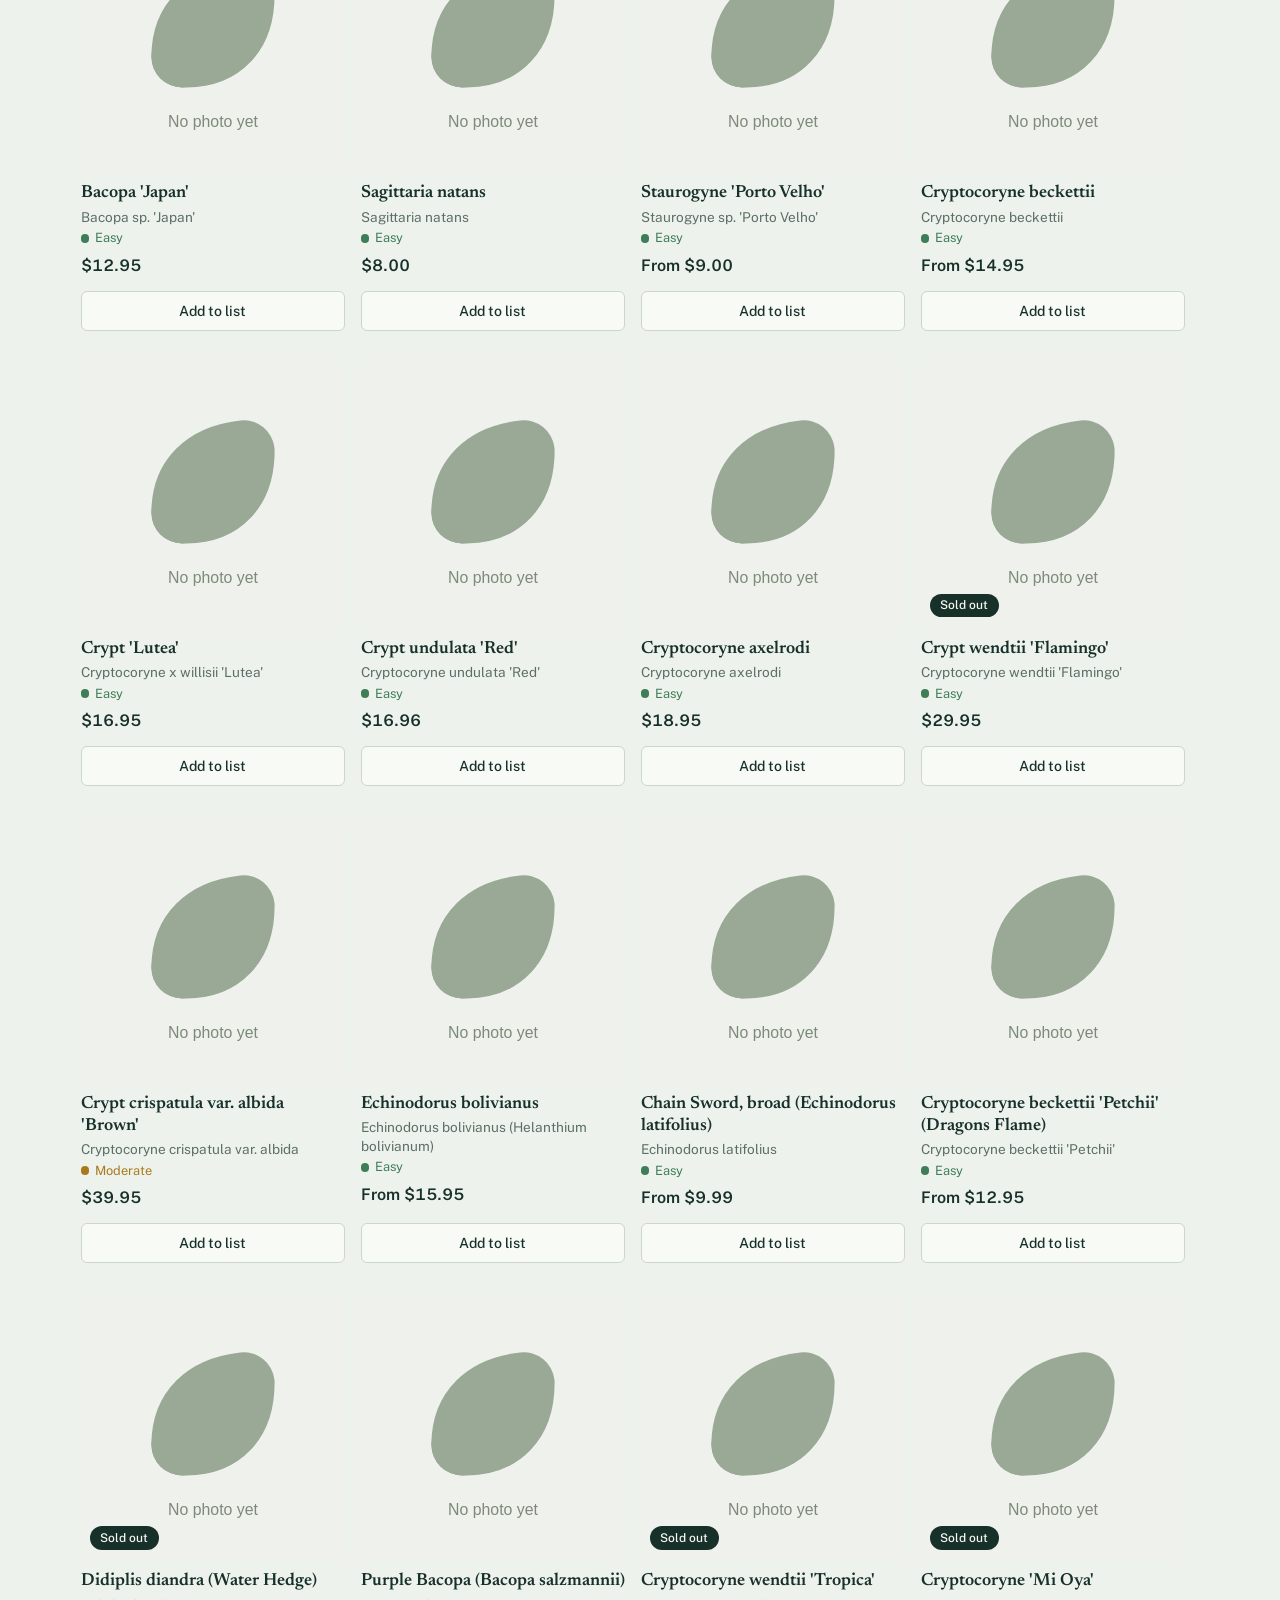
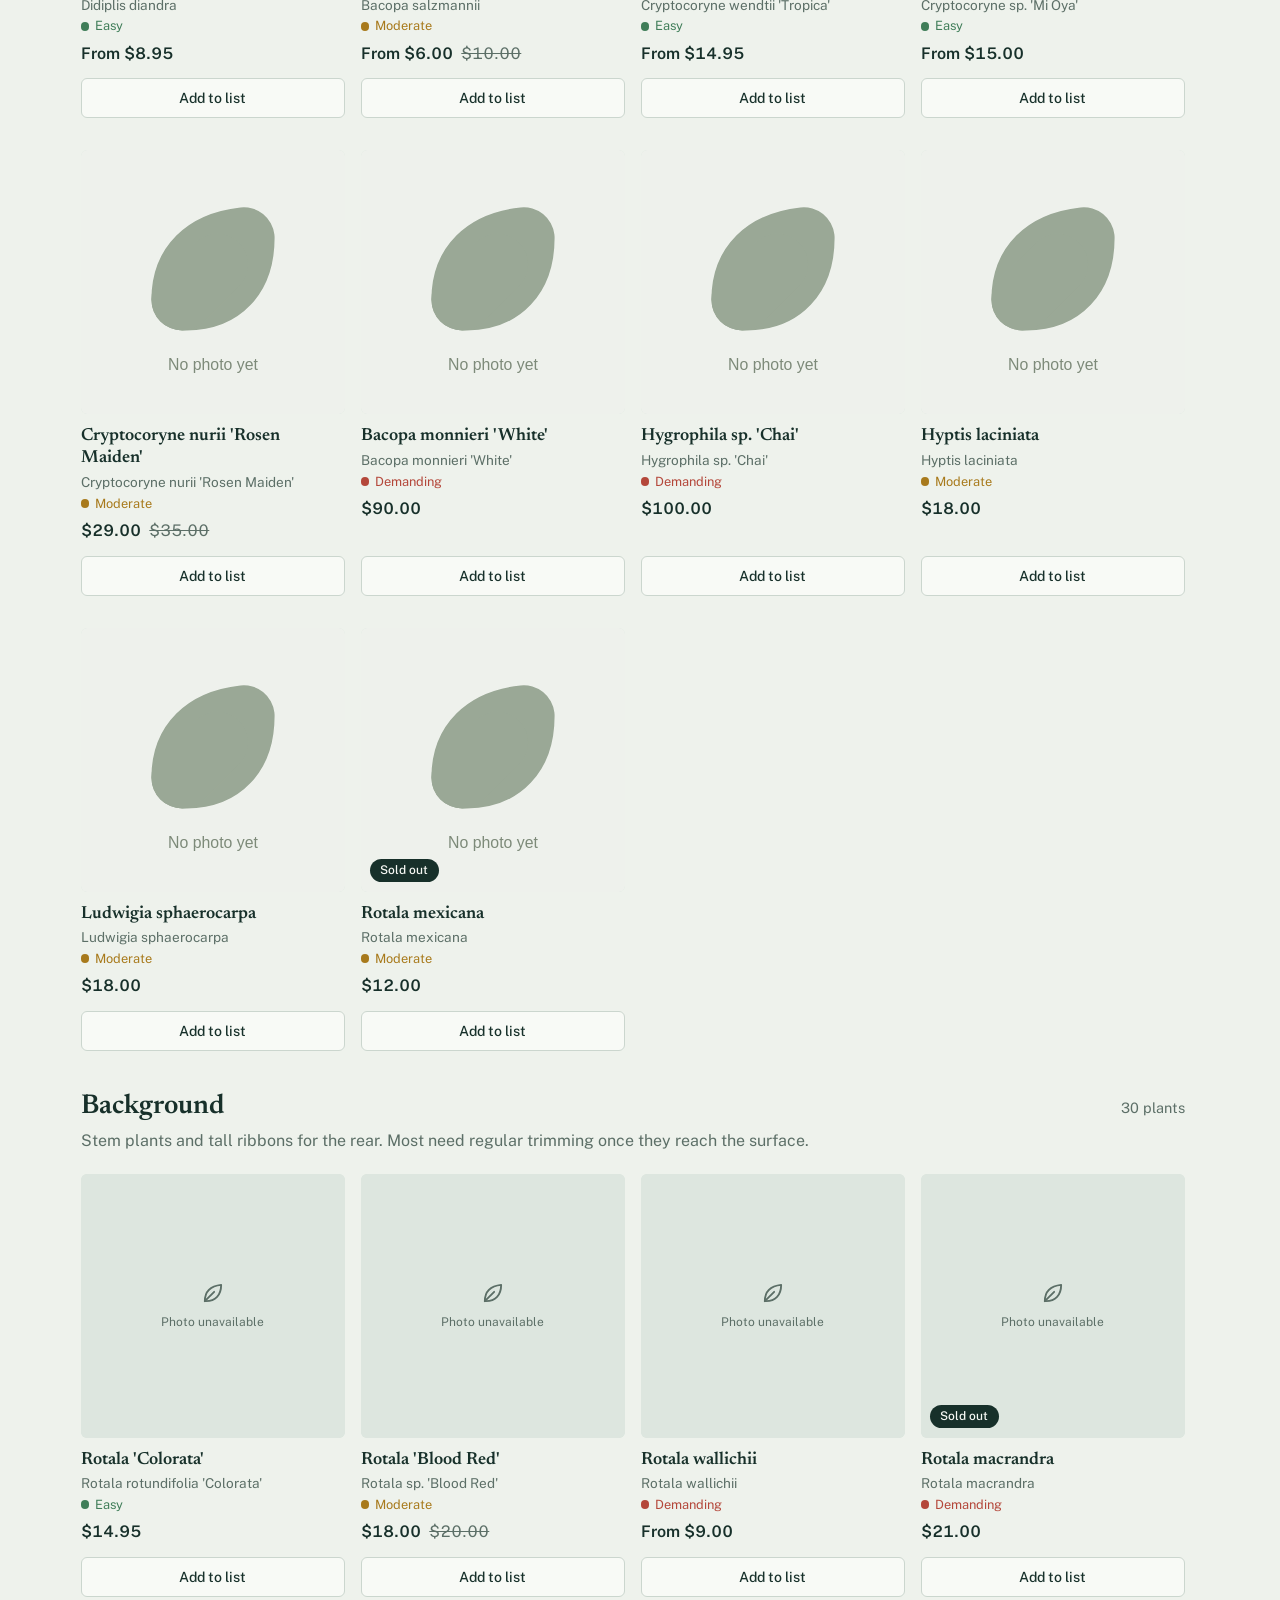
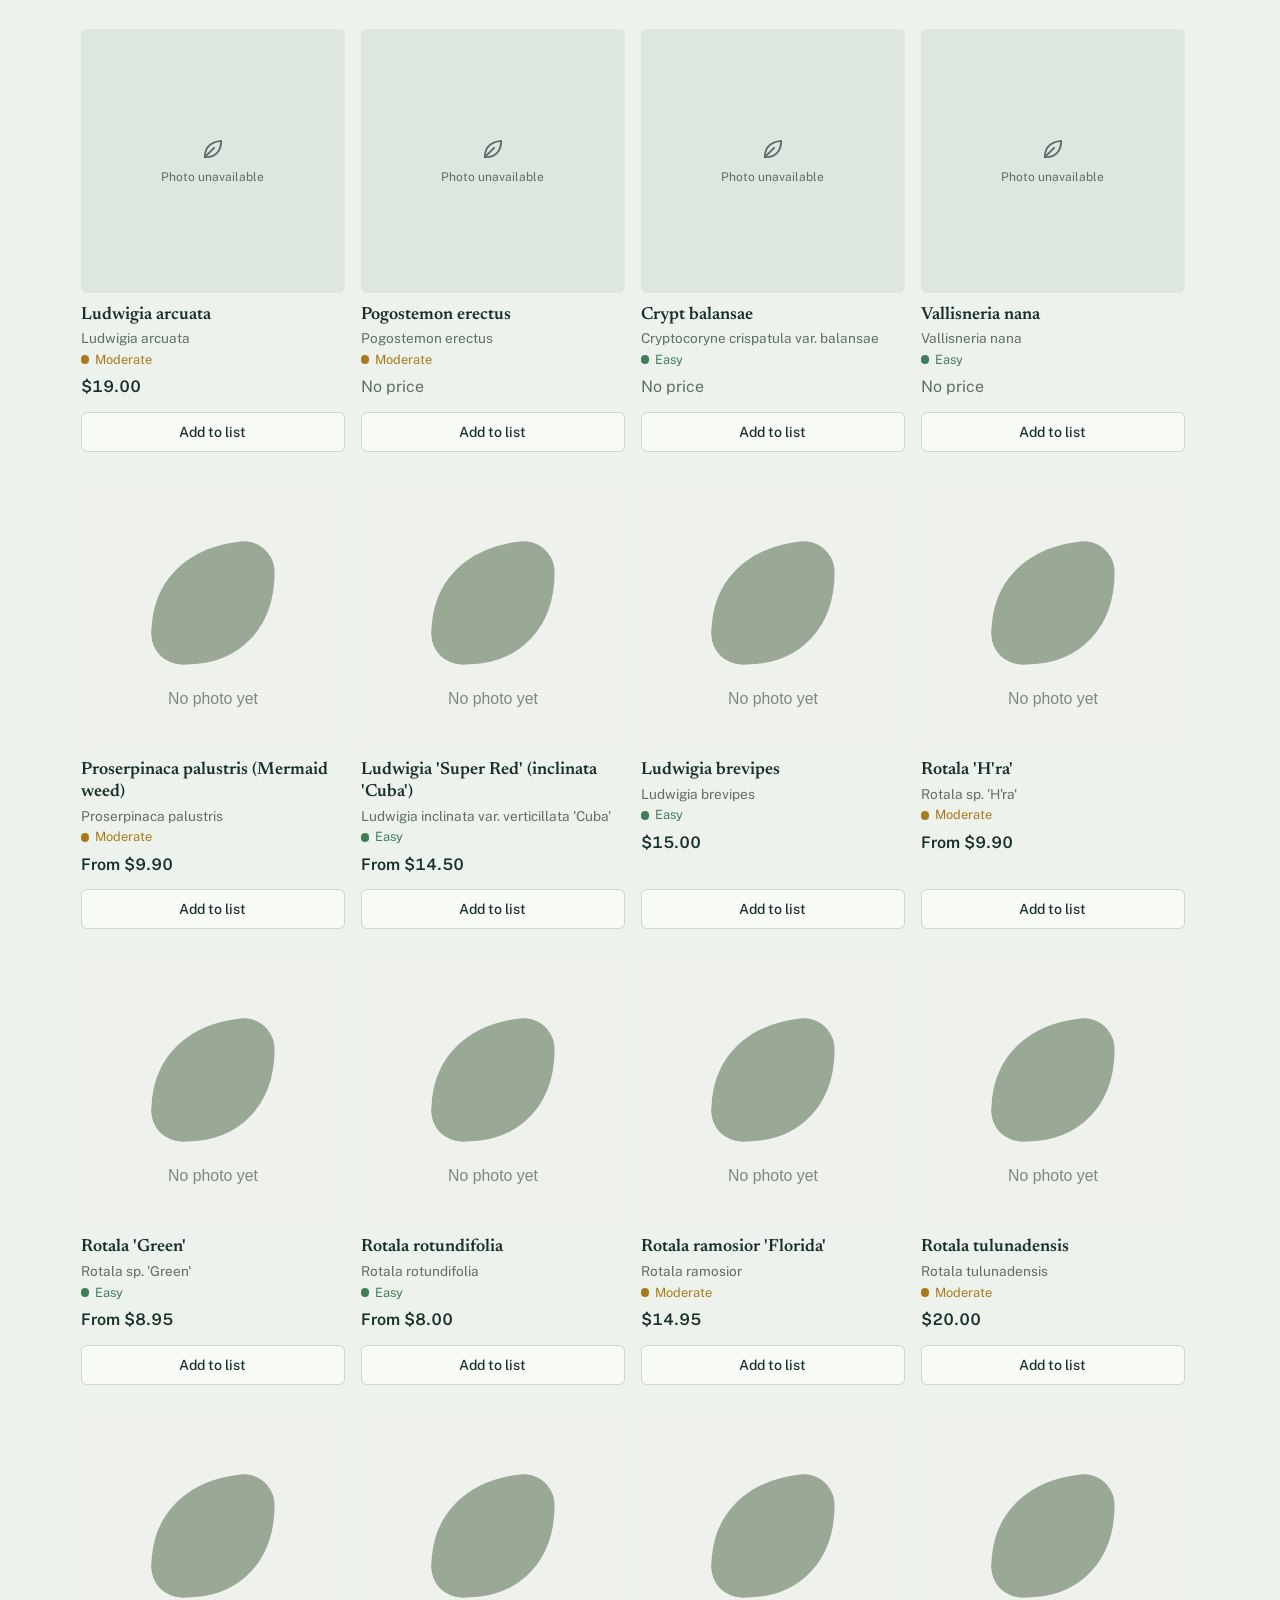
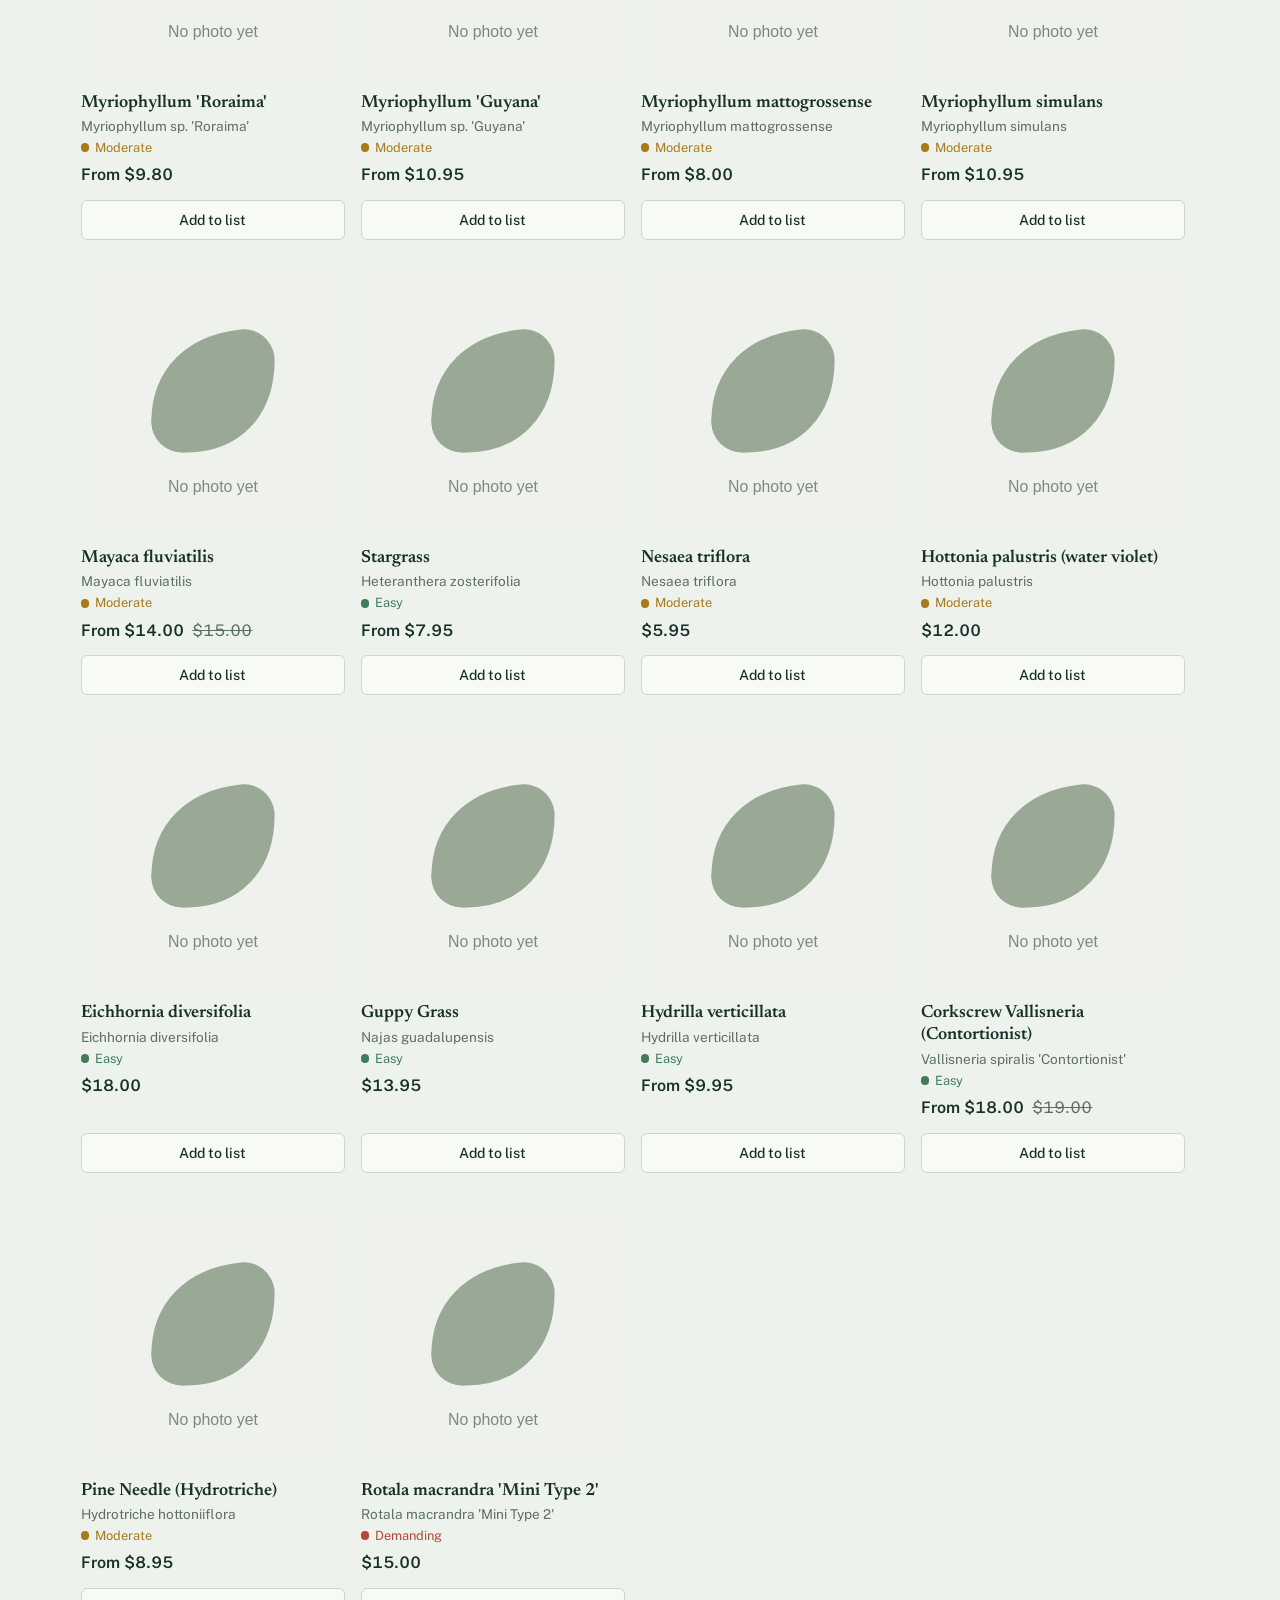
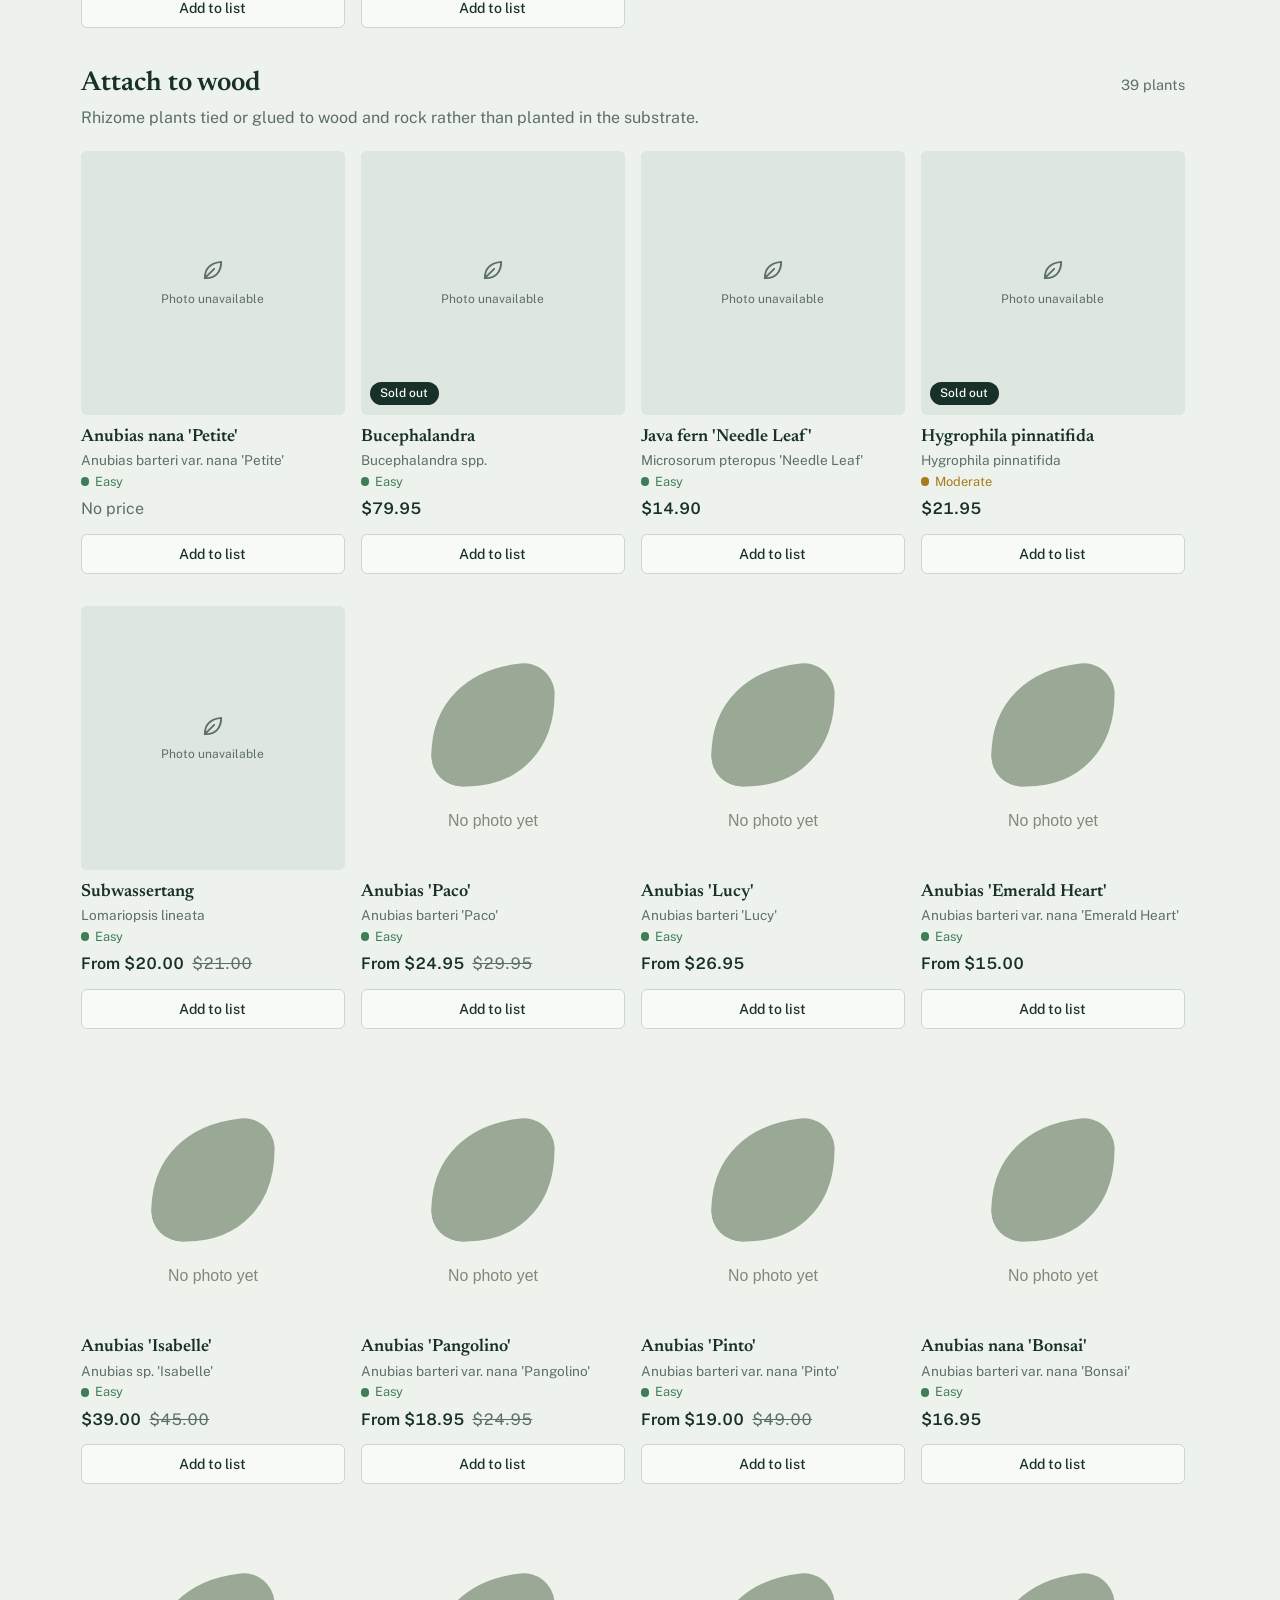
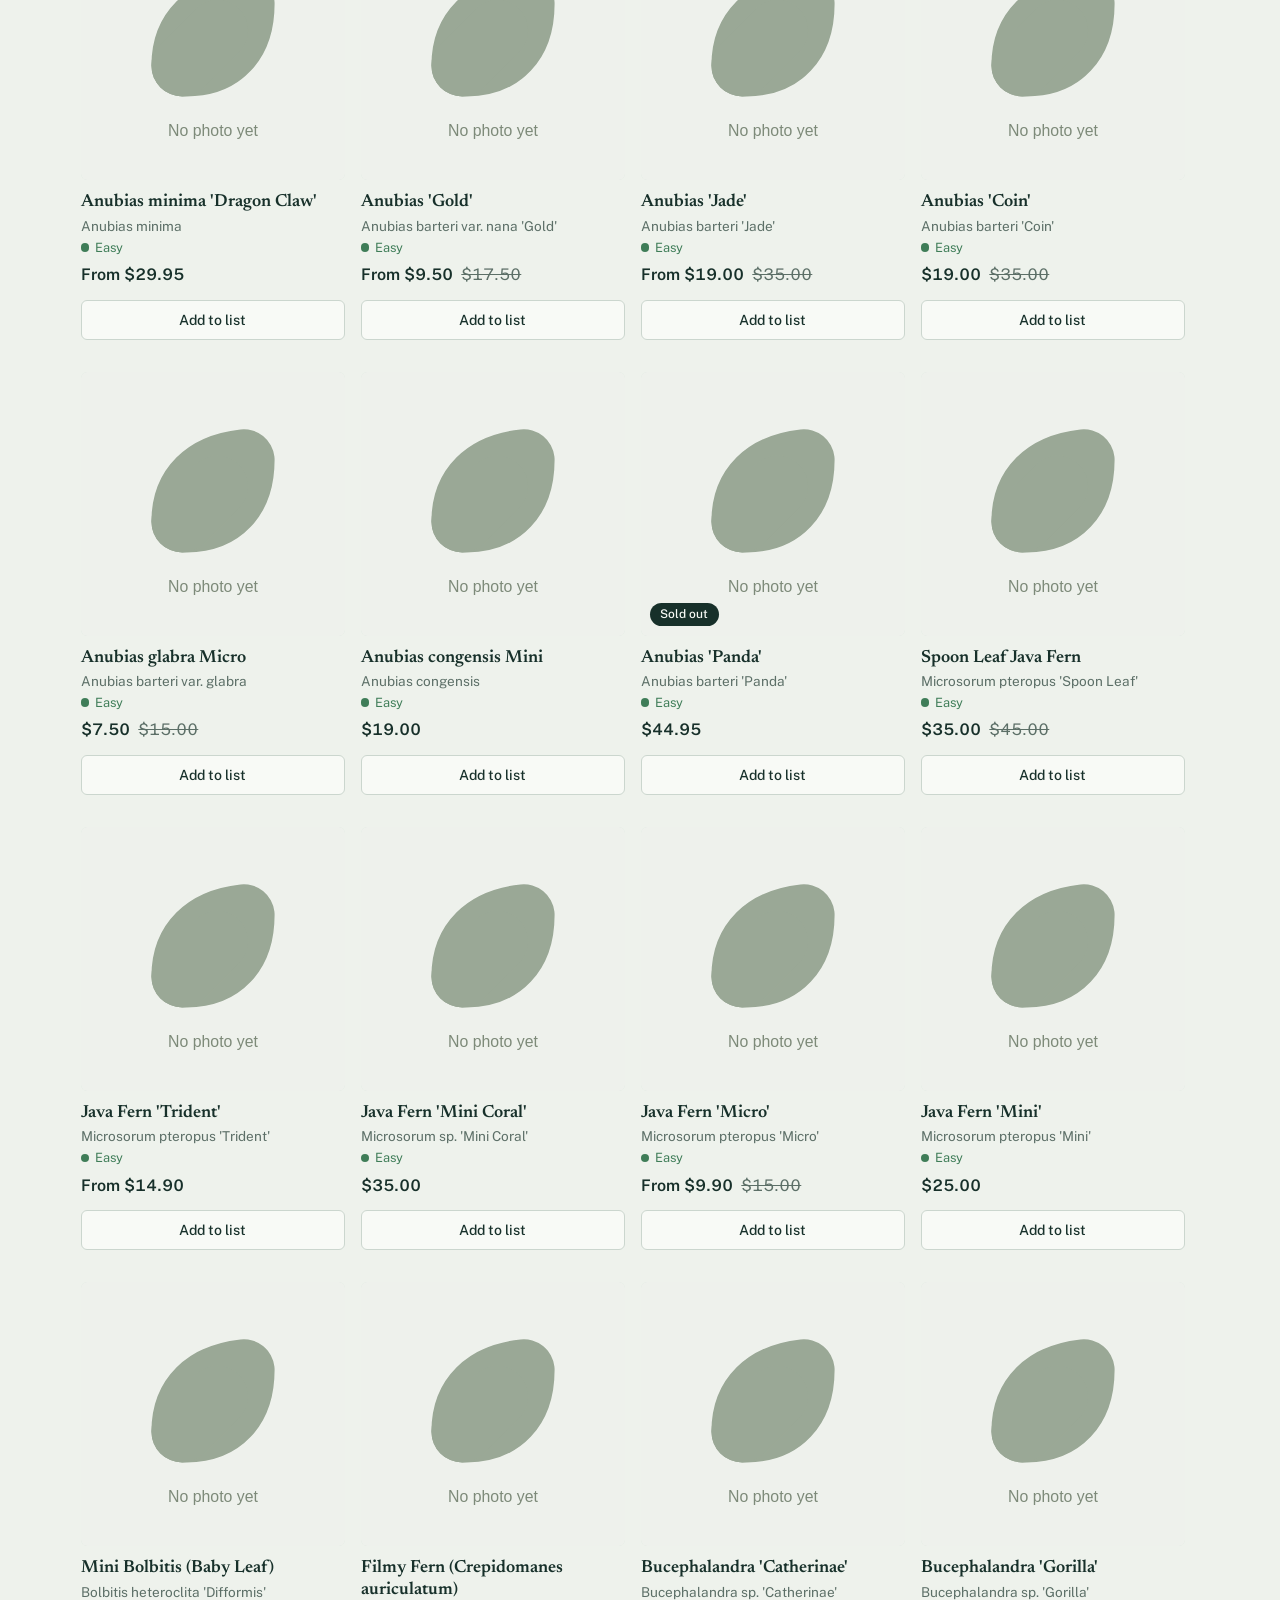
==== commit fb668616: "updates and new plants" ====
--- a/index.html
+++ b/index.html
@@ -6,7 +6,7 @@
       name="viewport"
       content="width=device-width, initial-scale=1, viewport-fit=cover"
     />
-    <title>Plant shortlist: planted tank, South Australia</title>
+    <title>Plant shortlist: aquarium plants, South Australia</title>
     <link rel="preconnect" href="https://fonts.googleapis.com" />
     <link rel="preconnect" href="https://fonts.gstatic.com" crossorigin />
     <link
@@ -19,7 +19,7 @@
     <script src="app.js" defer></script>
   </head>
   <body>
-    <h1 class="visually-hidden">Plant shortlist for the 2420</h1>
+    <h1 class="visually-hidden">Plant shortlist</h1>
 
     <div class="toolbar">
       <div class="page-width">
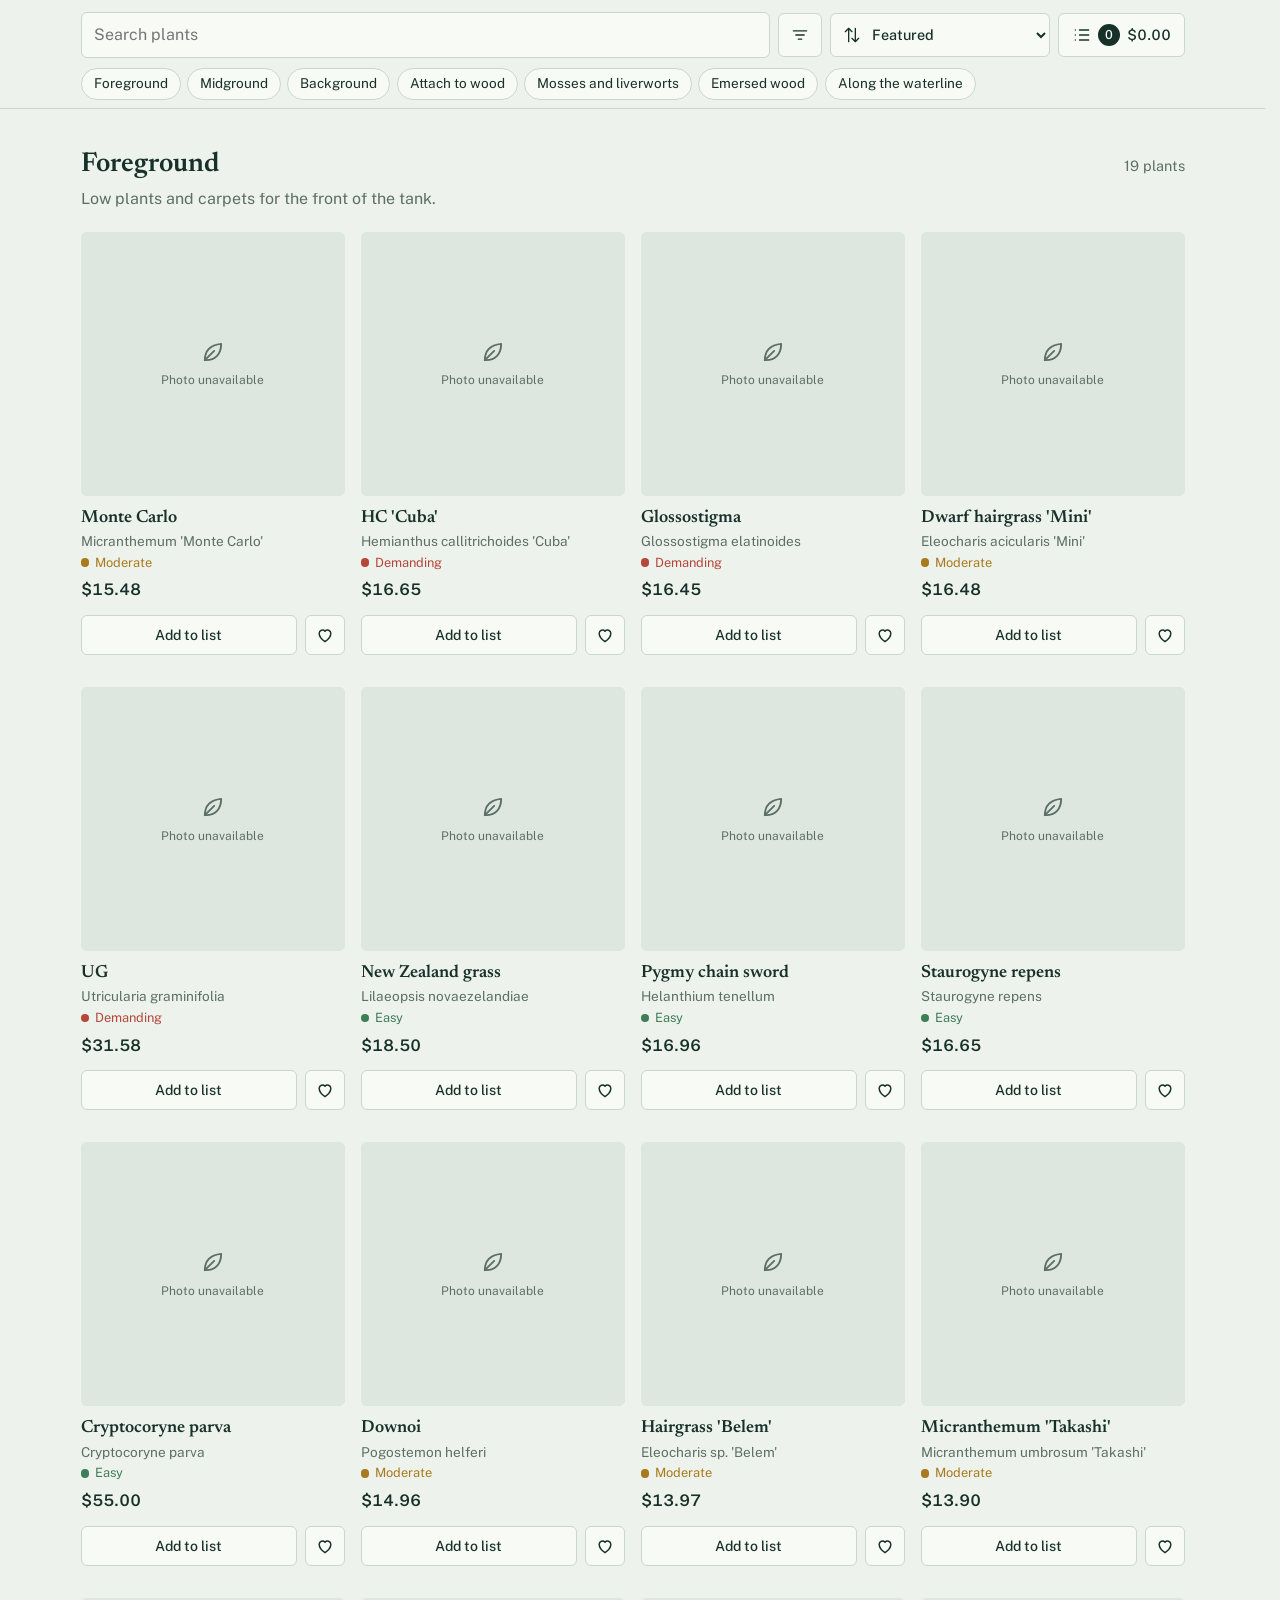
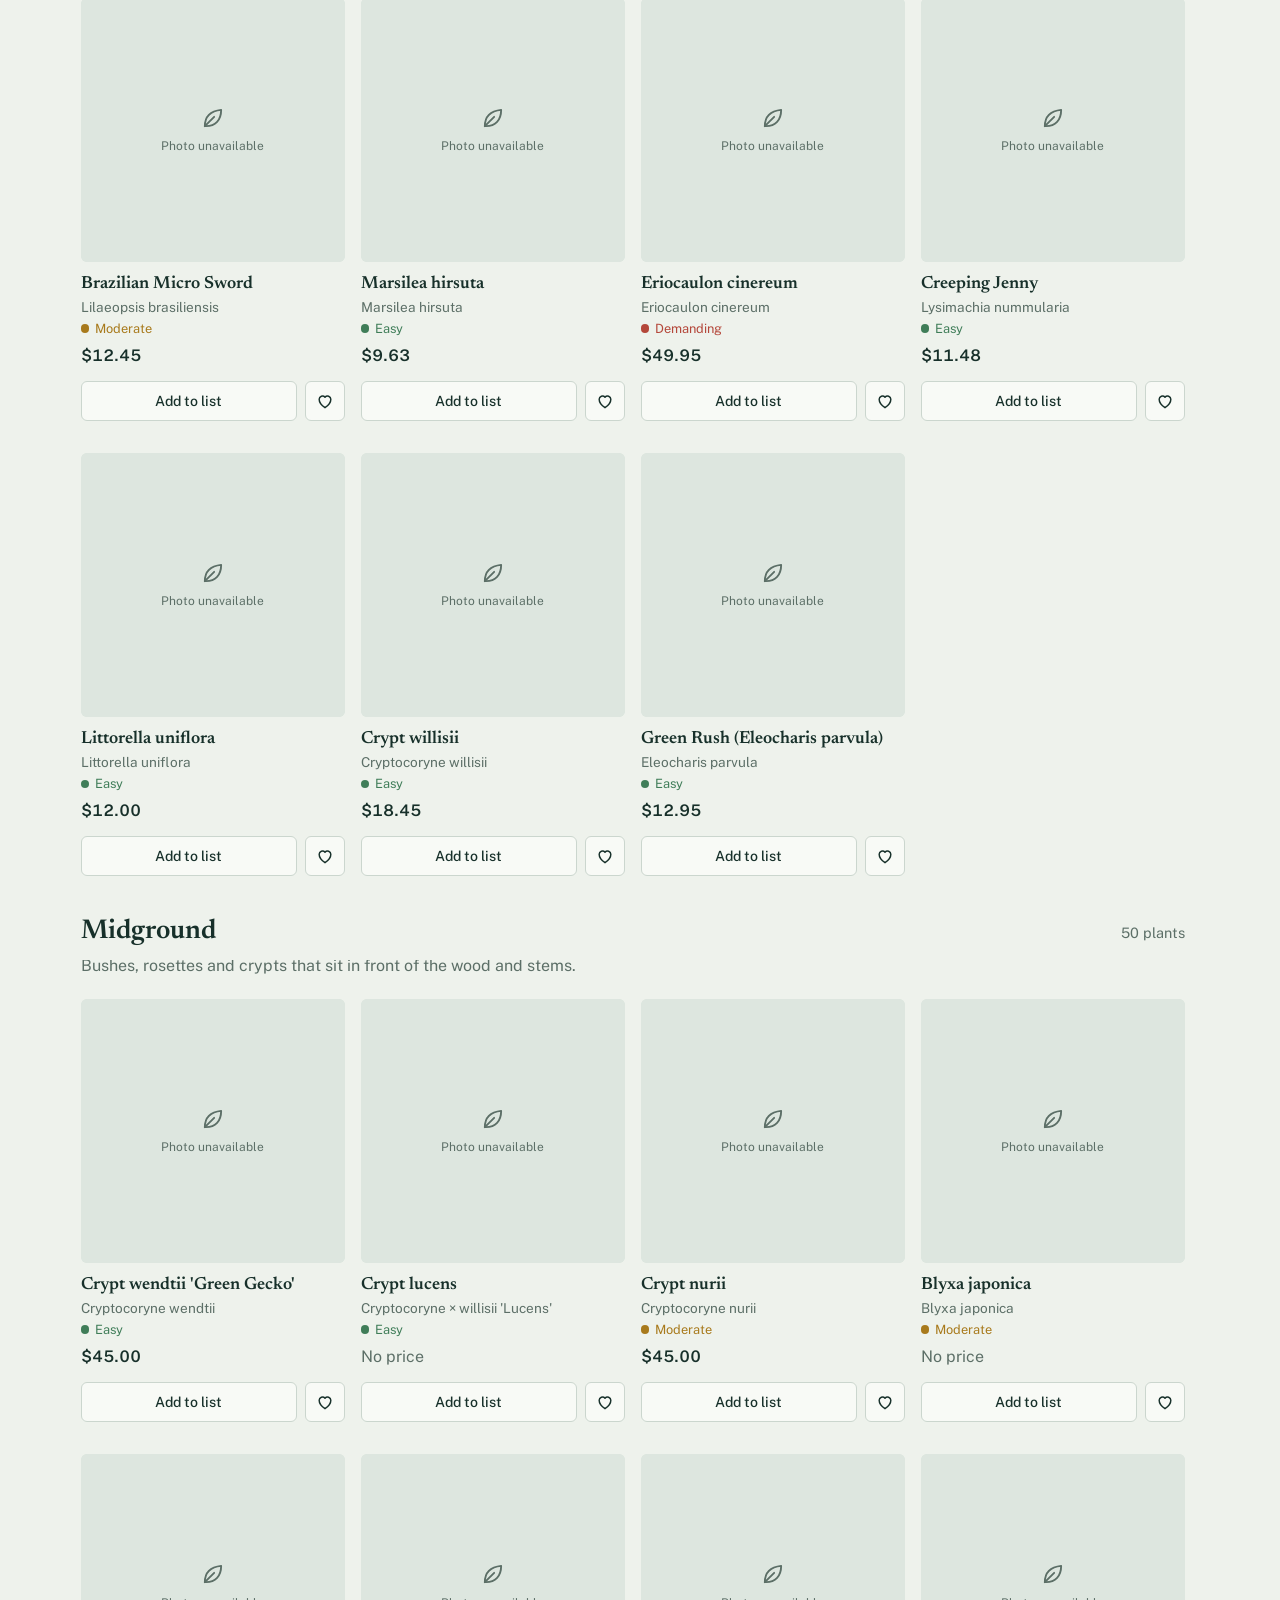
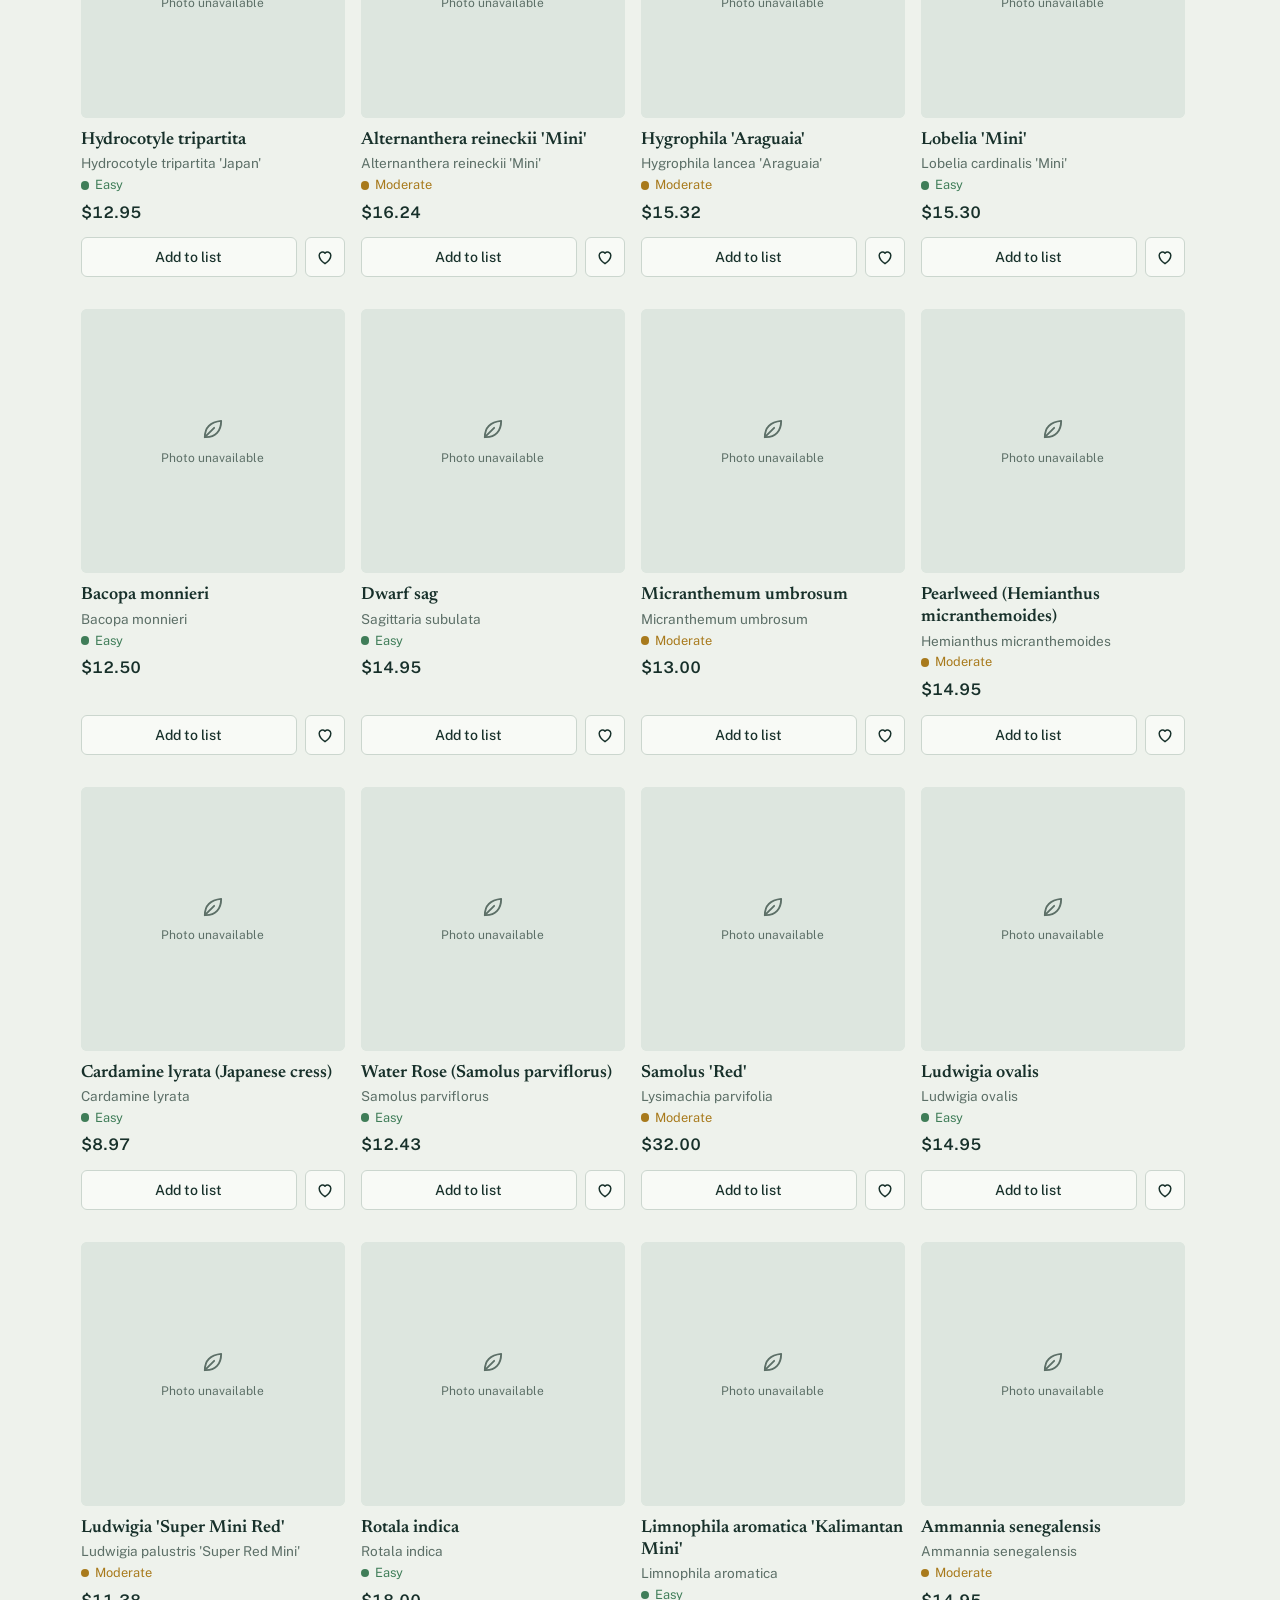
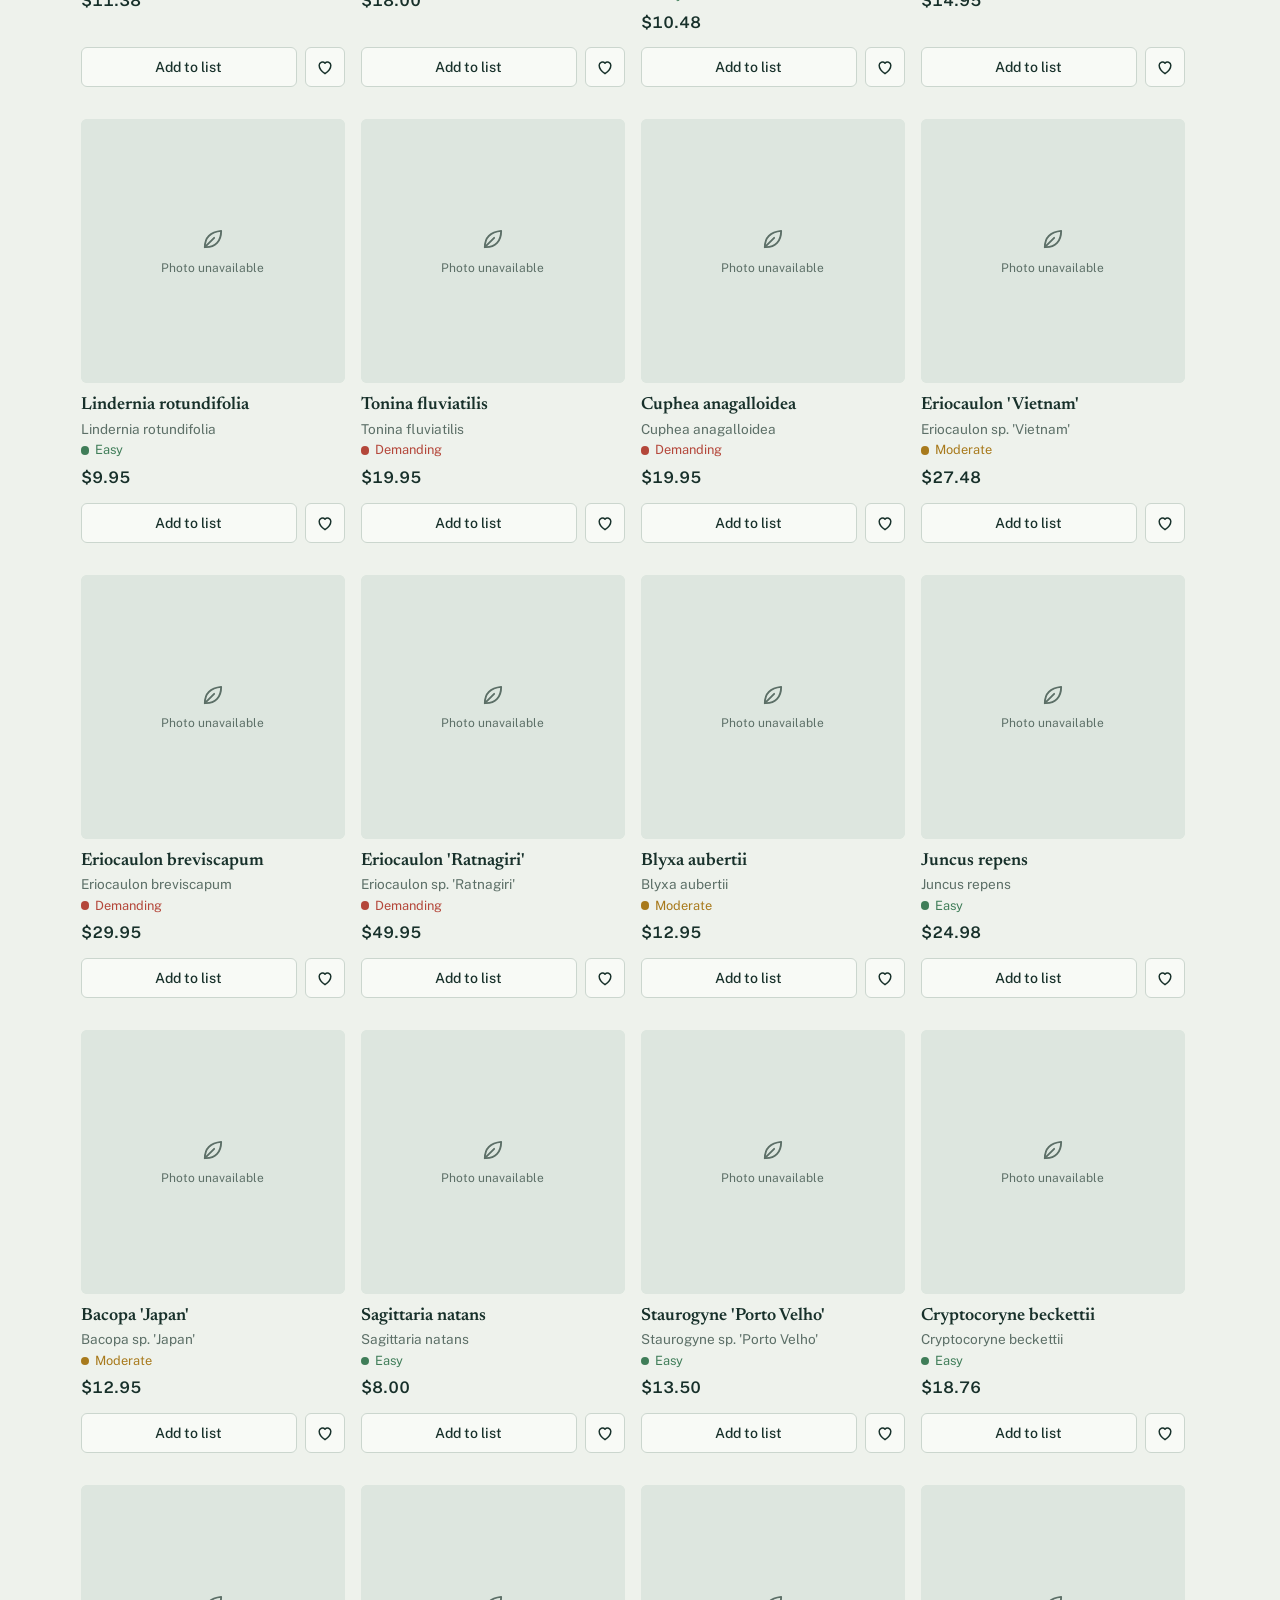
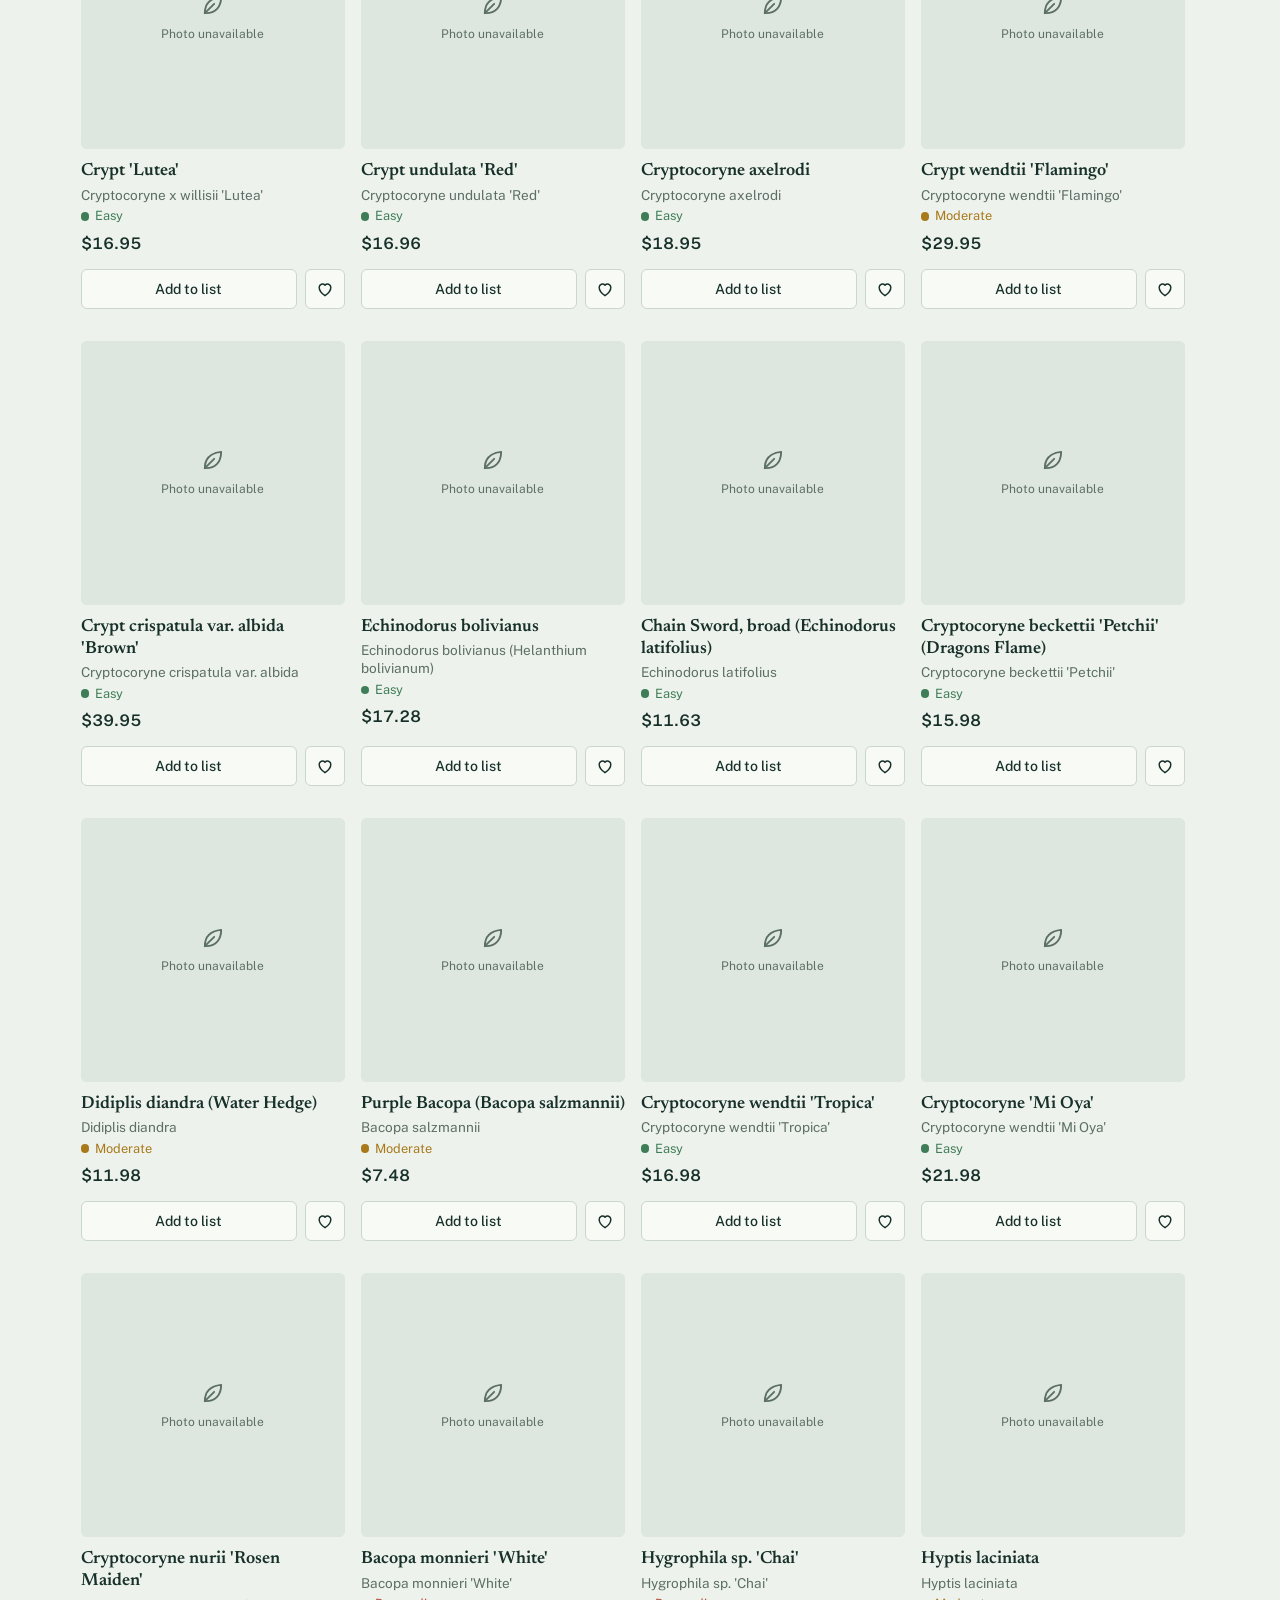
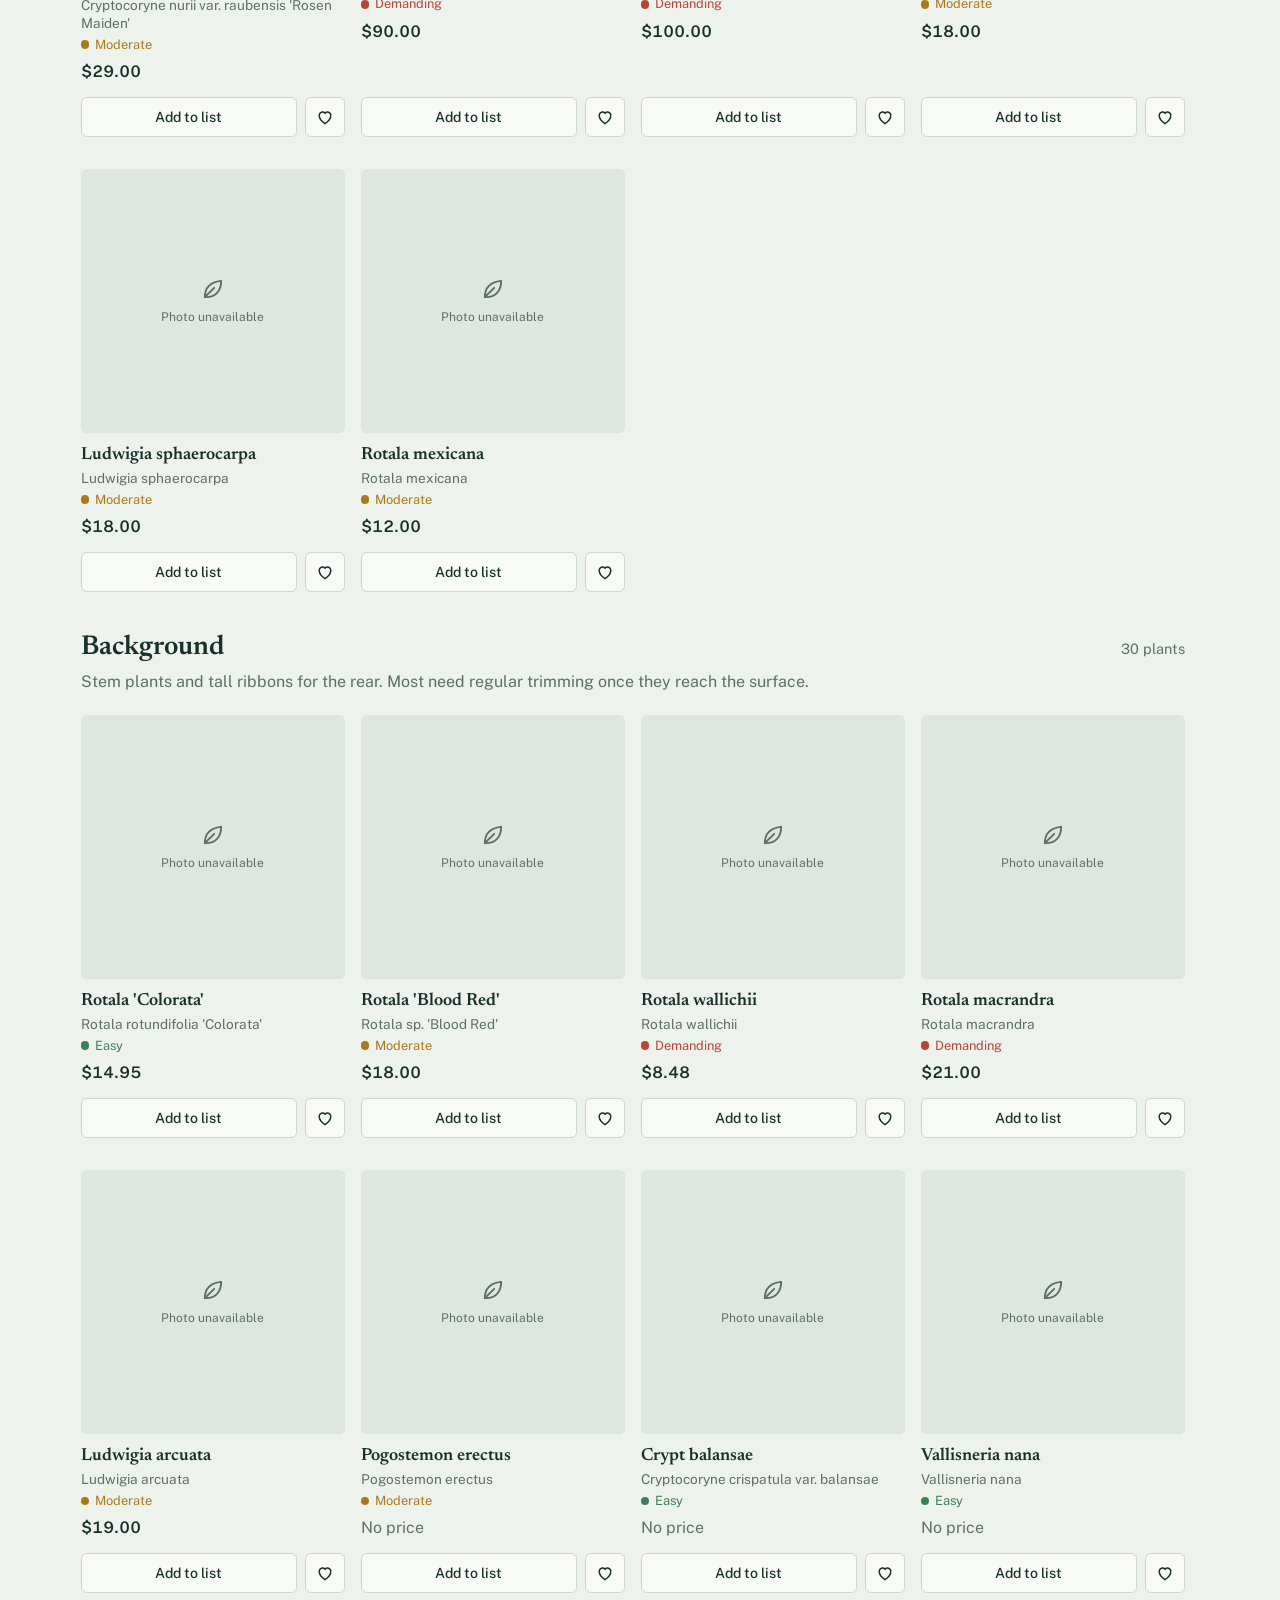
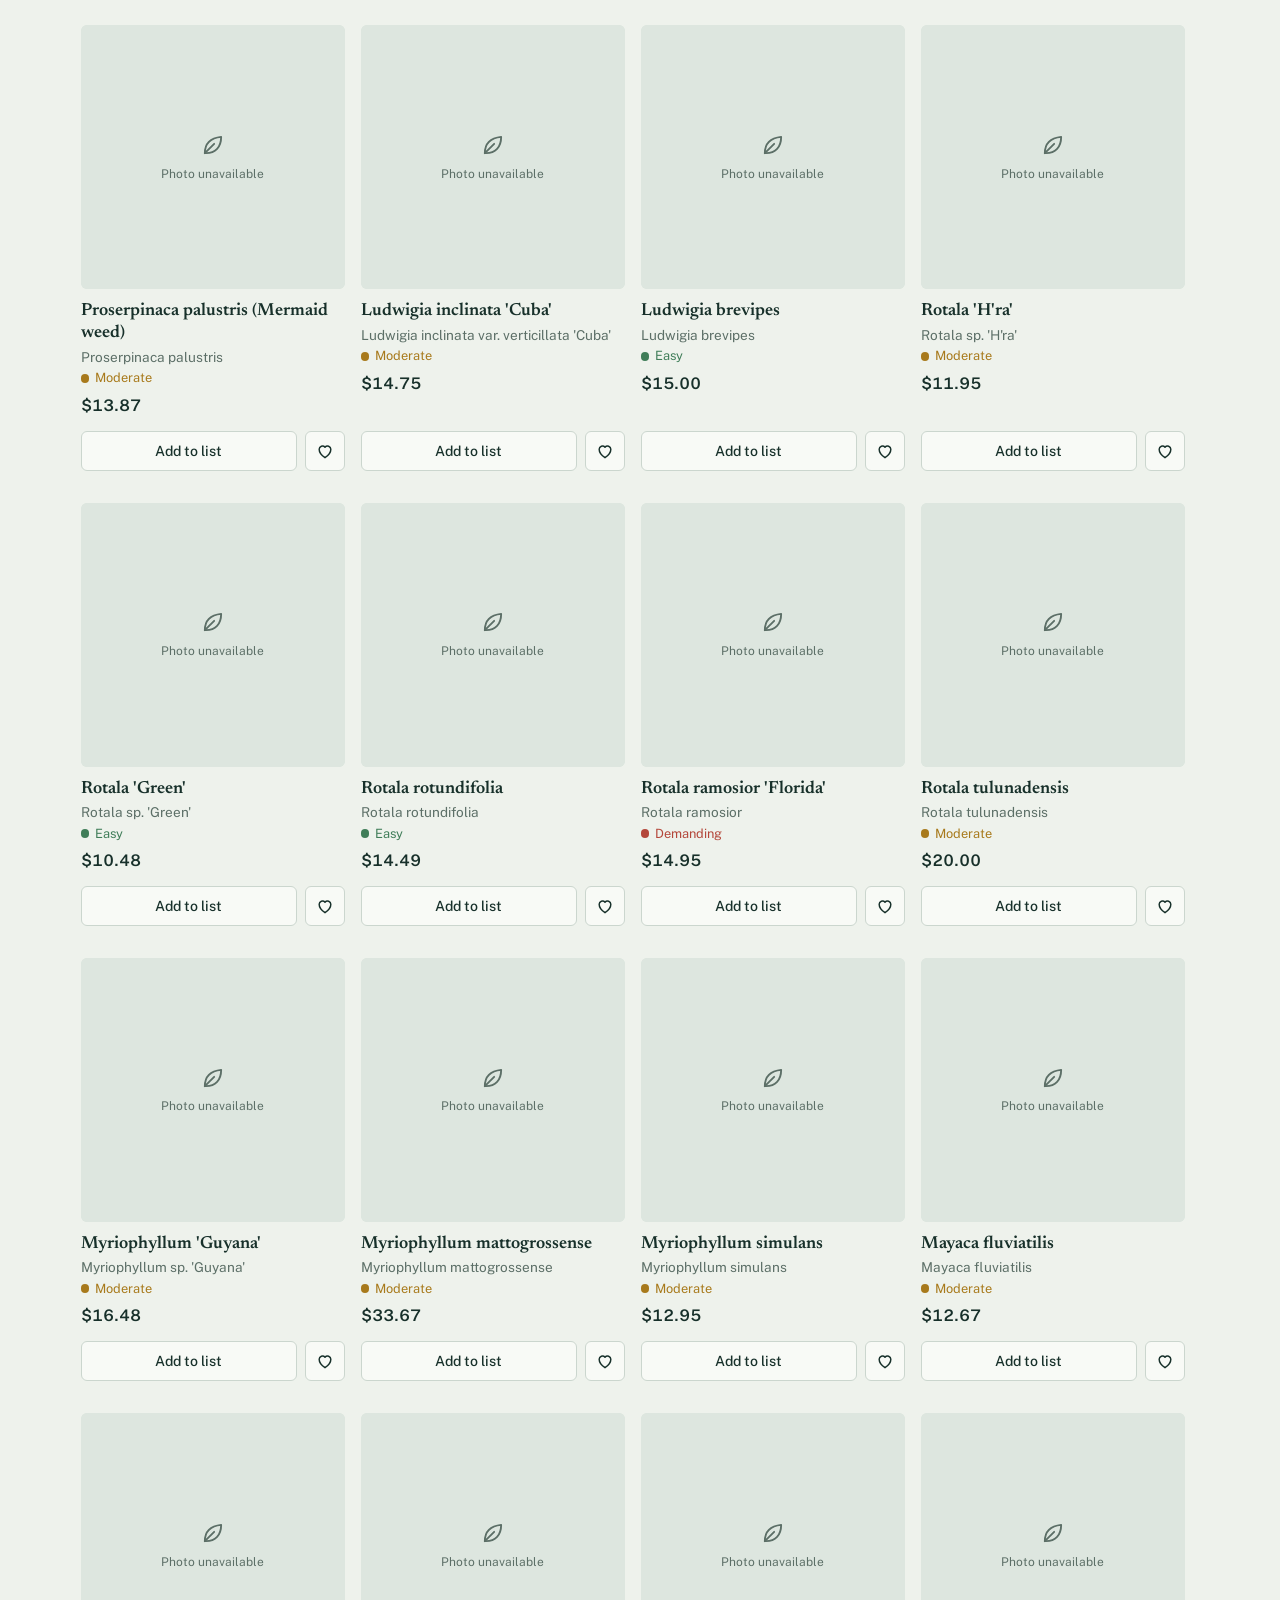
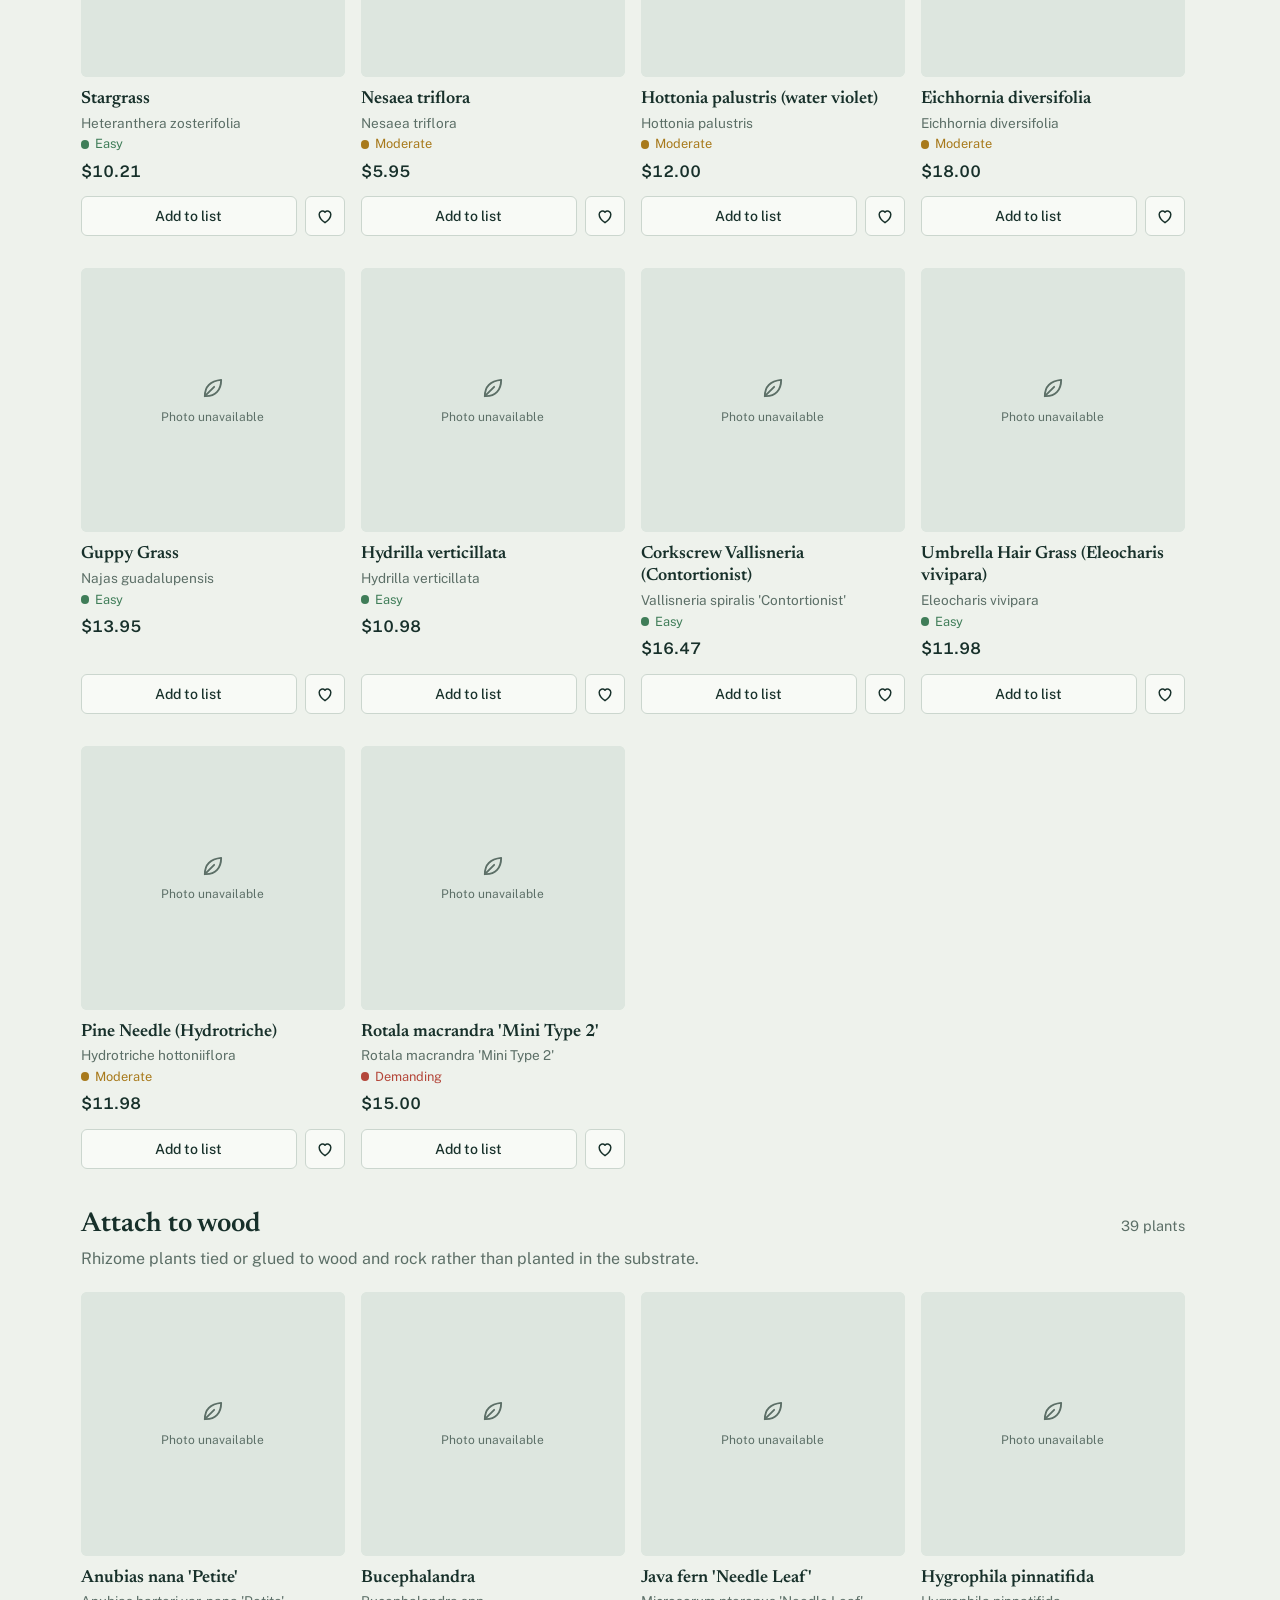
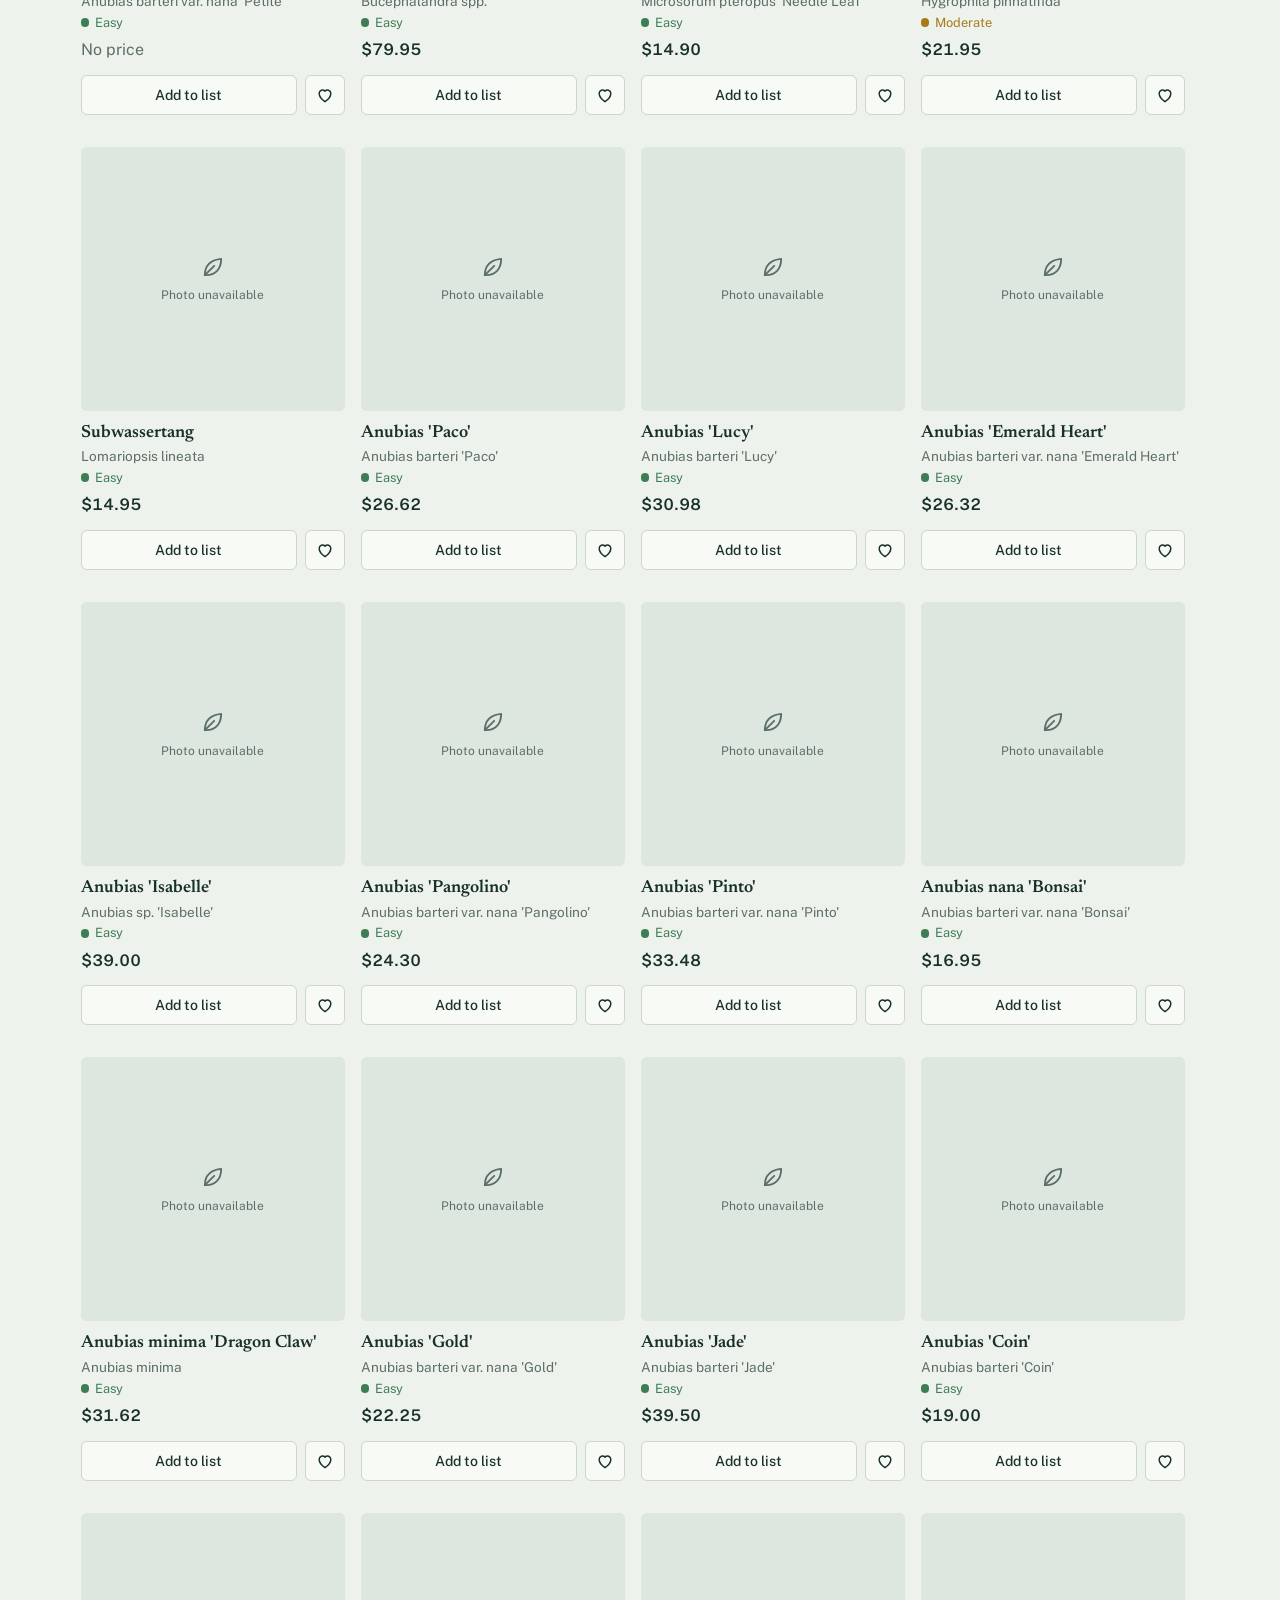
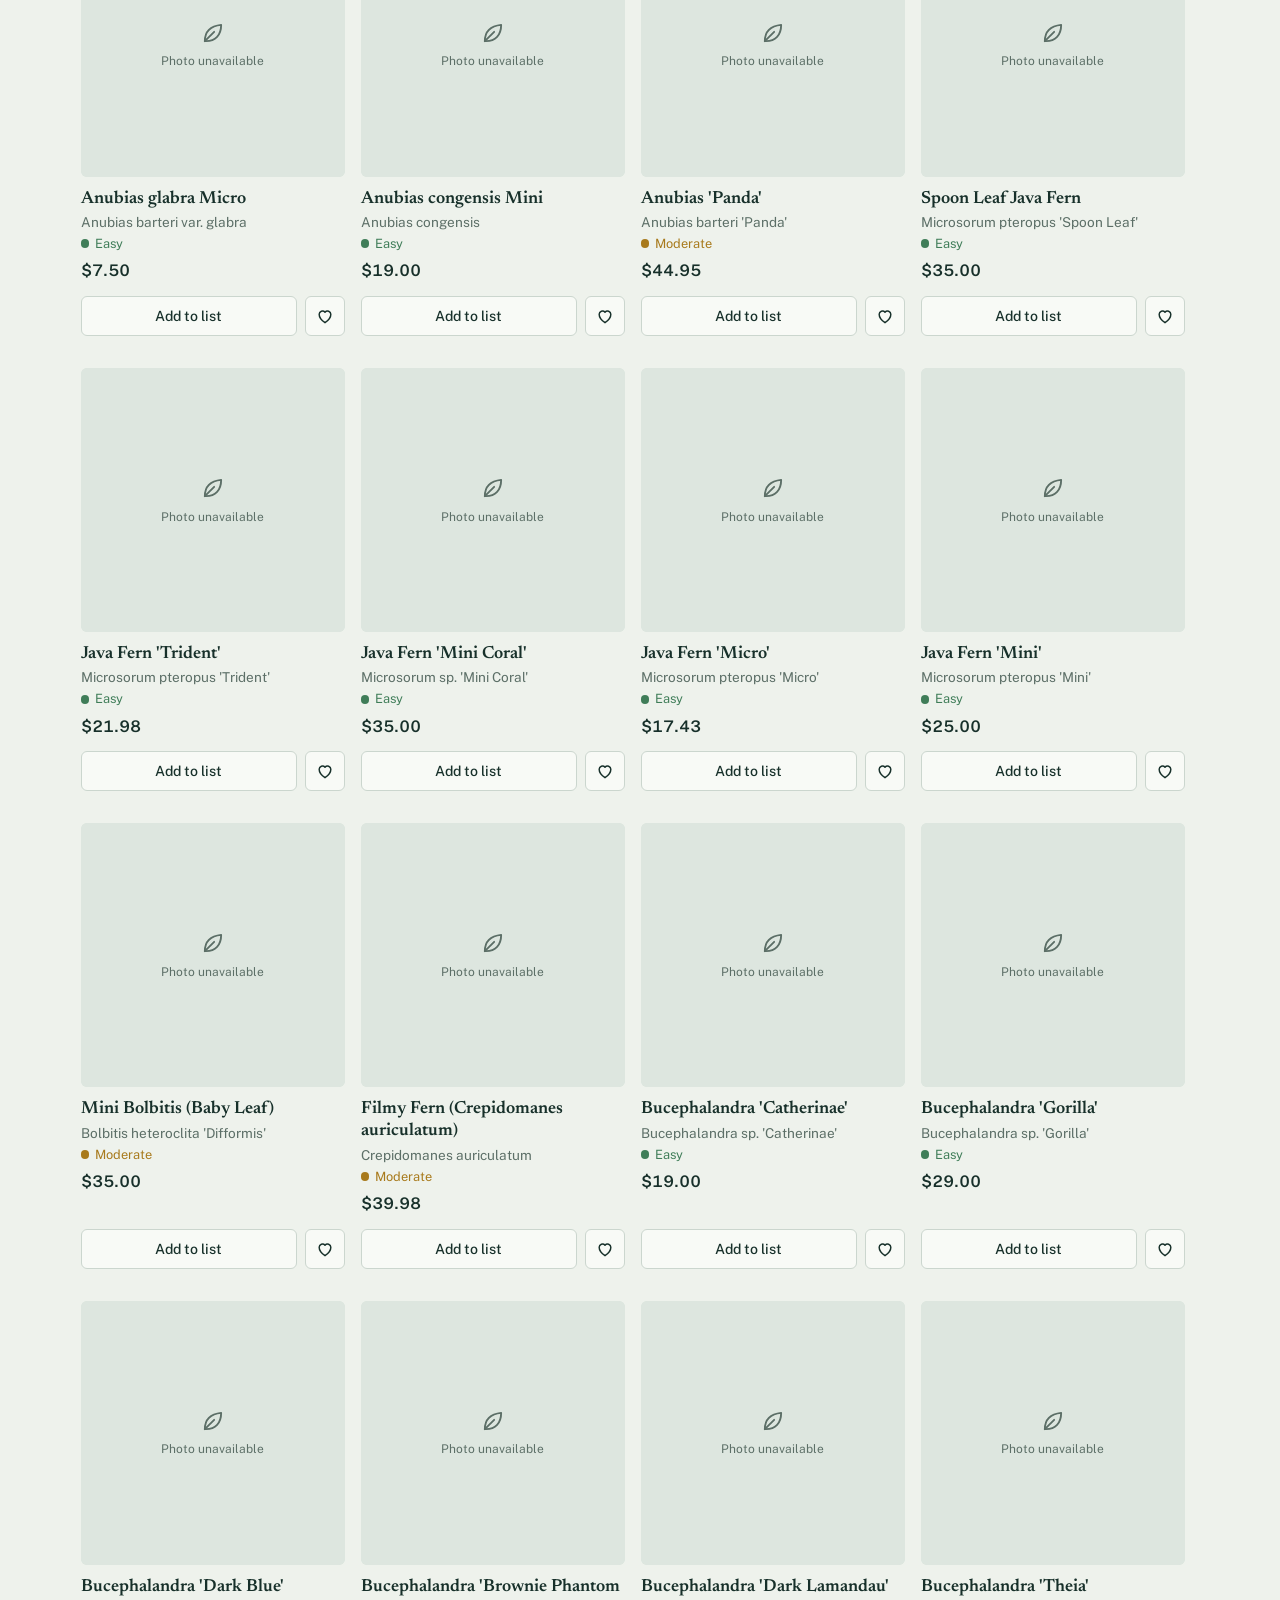
==== commit 5066efe4: "updates" ====
--- a/index.html
+++ b/index.html
@@ -97,6 +97,7 @@
     <dialog
       class="product-modal"
       id="plant-dialog"
+      tabindex="-1"
       aria-labelledby="plant-dialog-title"
     >
       <div class="product-modal__panel">
@@ -137,7 +138,7 @@
       </div>
     </dialog>
 
-    <dialog class="lightbox" id="lightbox" aria-label="Photo viewer">
+    <dialog class="lightbox" id="lightbox" tabindex="-1" aria-label="Photo viewer">
       <div class="lightbox__panel">
         <button
           type="button"
@@ -182,6 +183,7 @@
     <dialog
       class="drawer drawer--left"
       id="filters"
+      tabindex="-1"
       aria-labelledby="filters-title"
     >
       <div class="drawer__panel">
--- a/styles.css
+++ b/styles.css
@@ -492,21 +492,41 @@
     transform: scale(1.03);
   }
 }
-.badge {
-  display: inline-block;
-  padding: 0.2rem 0.65rem;
-  border-radius: 999px;
-  background: var(--ink);
-  color: var(--on-ink);
-  font-size: 0.75rem;
-  font-weight: 500;
-  line-height: 1.4;
-  white-space: nowrap;
-}
-.card__media .badge {
-  position: absolute;
-  left: 0.6rem;
-  bottom: 0.6rem;
+.card__actions {
+  position: relative;
+  z-index: 2;
+  display: flex;
+  gap: 0.5rem;
+  margin-top: auto;
+}
+.card__favourite {
+  display: grid;
+  flex: none;
+  place-items: center;
+  width: 2.5rem;
+  min-height: 2.5rem;
+  padding: 0;
+  border: 1px solid var(--line);
+  border-radius: var(--radius);
+  background: var(--surface);
+  color: var(--ink);
+  cursor: pointer;
+}
+.card__favourite:hover {
+  border-color: var(--ink);
+}
+.card__favourite svg,
+.product__favourite svg {
+  width: 1.25rem;
+  height: 1.25rem;
+  fill: none;
+  stroke: currentColor;
+  stroke-width: 1.75;
+}
+.card__favourite[aria-pressed="true"] svg,
+.product__favourite[aria-pressed="true"] svg {
+  fill: var(--rotala);
+  stroke: var(--rotala);
 }
 .card__info {
   display: flex;
@@ -551,9 +571,7 @@
   margin: 0.2rem 0 0;
 }
 .card__add {
-  position: relative;
-  z-index: 2;
-  margin-top: auto;
+  flex: 1;
   min-height: 2.5rem;
   border: 1px solid var(--line);
   border-radius: var(--radius);
@@ -603,10 +621,6 @@
 .price__current {
   font-weight: 600;
 }
-.price__was {
-  margin-left: 0.3rem;
-  color: var(--muted);
-}
 .price__none {
   color: var(--muted);
 }
@@ -663,6 +677,9 @@
   border: 0;
   background: transparent;
   color: var(--ink);
+}
+dialog:focus {
+  outline: none;
 }
 dialog::backdrop {
   background: var(--backdrop);
@@ -864,70 +881,42 @@
   margin: 1rem 0 0.75rem;
   font-size: 1.25rem;
 }
-.product__price .badge {
-  margin-left: 0.4rem;
-  vertical-align: 0.15em;
-}
-.pills {
-  margin: 0 0 0.75rem;
-  padding: 0;
-  border: 0;
-}
-.pills legend {
-  margin-bottom: 0.5rem;
-  padding: 0;
-  font-size: 0.9rem;
-}
-.pills__list {
-  display: flex;
-  flex-wrap: wrap;
-  gap: 0.5rem;
-}
-.pills__pill {
-  padding: 0.45rem 1rem;
-  border: 1px solid var(--line);
-  border-radius: 999px;
-  background: var(--surface);
+.product__price-note {
+  margin: 0.15rem 0 0;
+  color: var(--muted);
   font-size: 0.88rem;
-  cursor: pointer;
-}
-.pills__pill:hover {
-  border-color: var(--ink);
-}
-.pills__price {
-  font-weight: 600;
-  font-variant-numeric: tabular-nums;
-}
-/* Dawn strikes sold out variants through; they stay selectable here because
-   a sold out listing may be back in stock. */
-.pills__pill.is-sold-out {
-  color: var(--muted);
-  background-image: linear-gradient(
-    to bottom right,
-    transparent calc(50% - 1px),
-    var(--line) 50%,
-    transparent calc(50% + 1px)
-  );
-}
-.pills__input:checked + .pills__pill {
-  border-color: var(--ink);
-  background-color: var(--ink);
-  color: var(--on-ink);
-}
-.pills__input:focus-visible + .pills__pill {
-  outline: 3px solid var(--focus);
-  outline-offset: 2px;
-}
-.product__offer {
-  font-size: 0.9rem;
-  color: var(--muted);
-}
-.product__offer p {
-  margin: 0 0 0.25rem;
-}
-.product__warning,
+}
+.product__checked {
+  margin: 0.5rem 0 0;
+  color: var(--muted);
+  font-size: 0.82rem;
+}
 .cart-line__warning {
   color: var(--rotala);
+}
+.stores {
+  margin: 0.25rem 0 0;
+  padding: 0;
+  list-style: none;
+  max-width: 28rem;
+}
+.stores__item {
+  display: flex;
+  justify-content: space-between;
+  align-items: baseline;
+  gap: 1rem;
+  padding: 0.5rem 0;
+  border-bottom: 1px solid var(--line);
+  font-size: 0.9rem;
+}
+.stores__unit {
+  display: block;
+  color: var(--muted);
+  font-size: 0.8rem;
+}
+.stores__price {
+  font-variant-numeric: tabular-nums;
+  white-space: nowrap;
 }
 .product__form {
   display: flex;
@@ -935,9 +924,29 @@
   gap: 0.75rem;
   margin: 1.25rem 0 0.5rem;
 }
-.product__add {
+.product__favourite {
   flex: 1 1 12rem;
   min-height: 3rem;
+  border-color: var(--line);
+  background: var(--surface);
+}
+.product__favourite:hover {
+  border-color: var(--ink);
+}
+.product__add {
+  flex: 1 1 100%;
+  min-height: 3rem;
+}
+.product__add:hover {
+  border-color: color-mix(in srgb, var(--ink) 82%, var(--bg));
+  background: color-mix(in srgb, var(--ink) 82%, var(--bg));
+}
+@media (prefers-reduced-motion: no-preference) {
+  .product__add {
+    transition:
+      background-color 0.15s ease,
+      border-color 0.15s ease;
+  }
 }
 .product__in-list {
   display: flex;
@@ -1312,6 +1321,15 @@
   margin: 0.75rem auto 0;
   font-size: 0.9rem;
 }
+.added--message .added__panel {
+  padding-bottom: 1rem;
+}
+.added--message .added__head {
+  margin-bottom: -0.5rem;
+}
+.added--message :is(.added__item, .added__view, .added__continue) {
+  display: none;
+}
 
 /* List page */
 
@@ -1394,7 +1412,7 @@
 }
 .list-item__summary {
   display: grid;
-  grid-template-columns: 3.5rem minmax(0, 1fr) auto 1rem;
+  grid-template-columns: 3.5rem minmax(0, 1fr) auto auto auto 1rem;
   align-items: center;
   gap: 0.9rem;
   padding: 0.75rem 0;
@@ -1437,6 +1455,46 @@
   color: var(--muted);
   font-size: 0.85rem;
 }
+/* These sit inside the summary so they are there while the item is collapsed.
+   Clicking one does not toggle the item, as the button takes the activation. */
+.list-item__action {
+  display: grid;
+  place-items: center;
+  width: 2rem;
+  height: 2rem;
+  margin-right: -0.4rem;
+  padding: 0;
+  border: 0;
+  border-radius: 50%;
+  background: none;
+  color: var(--muted);
+  cursor: pointer;
+}
+.list-item__action:hover,
+.list-item__action:focus-visible {
+  background: var(--thumb);
+  color: var(--ink);
+}
+.list-item__action svg {
+  width: 0.95rem;
+  height: 0.95rem;
+  fill: none;
+  stroke: currentColor;
+  stroke-width: 1.75;
+  stroke-linecap: round;
+  stroke-linejoin: round;
+}
+/* Only shown on hover where hovering is possible, and always to keyboard
+   focus. Touch screens keep them visible. */
+@media (hover: hover) {
+  .list-item__summary .list-item__action {
+    opacity: 0;
+  }
+  .list-item__summary:hover .list-item__action,
+  .list-item__action:focus-visible {
+    opacity: 1;
+  }
+}
 .list-item__price {
   font-weight: 600;
   font-variant-numeric: tabular-nums;
@@ -1470,18 +1528,6 @@
 }
 .cart-line__each small {
   color: var(--muted);
-}
-.cart-line__shop select {
-  width: 100%;
-  max-width: 28rem;
-  min-height: 2.5rem;
-  margin-top: 0.5rem;
-  padding: 0.3rem 0.5rem;
-  border: 1px solid var(--line);
-  border-radius: var(--radius);
-  background: var(--surface);
-  color: var(--ink);
-  font: 0.88rem var(--sans);
 }
 .cart-line__warning {
   margin: 0.4rem 0 0;
@@ -1515,6 +1561,52 @@
   border-radius: var(--radius);
   background: var(--thumb);
   font-size: 0.9rem;
+}
+.favourites {
+  margin-top: 3rem;
+}
+.favourites h2 {
+  margin: 0;
+  padding-bottom: 0.5rem;
+  border-bottom: 2px solid var(--ink);
+  font: 600 1.6rem/1.15 var(--serif);
+}
+.favourites__note {
+  margin: 0.5rem 0 0;
+  color: var(--muted);
+  font-size: 0.9rem;
+}
+.favourites__items {
+  margin: 0;
+  padding: 0;
+}
+.favourite {
+  display: grid;
+  grid-template-columns: 3.5rem minmax(0, 1fr) auto;
+  align-items: center;
+  gap: 0.9rem;
+  padding: 0.75rem 0;
+  border-bottom: 1px solid var(--line);
+}
+.favourite .list-item__name {
+  color: var(--ink);
+  text-decoration: none;
+}
+.favourite .list-item__name:hover {
+  text-decoration: underline;
+}
+.favourite__actions {
+  display: flex;
+  flex-wrap: wrap;
+  align-items: center;
+  justify-content: flex-end;
+  gap: 0.5rem 1rem;
+  font-size: 0.85rem;
+}
+.favourite__add {
+  min-height: 2.5rem;
+  padding: 0.4rem 1rem;
+  font-size: 0.88rem;
 }
 .list-summary {
   padding: 1.25rem;
